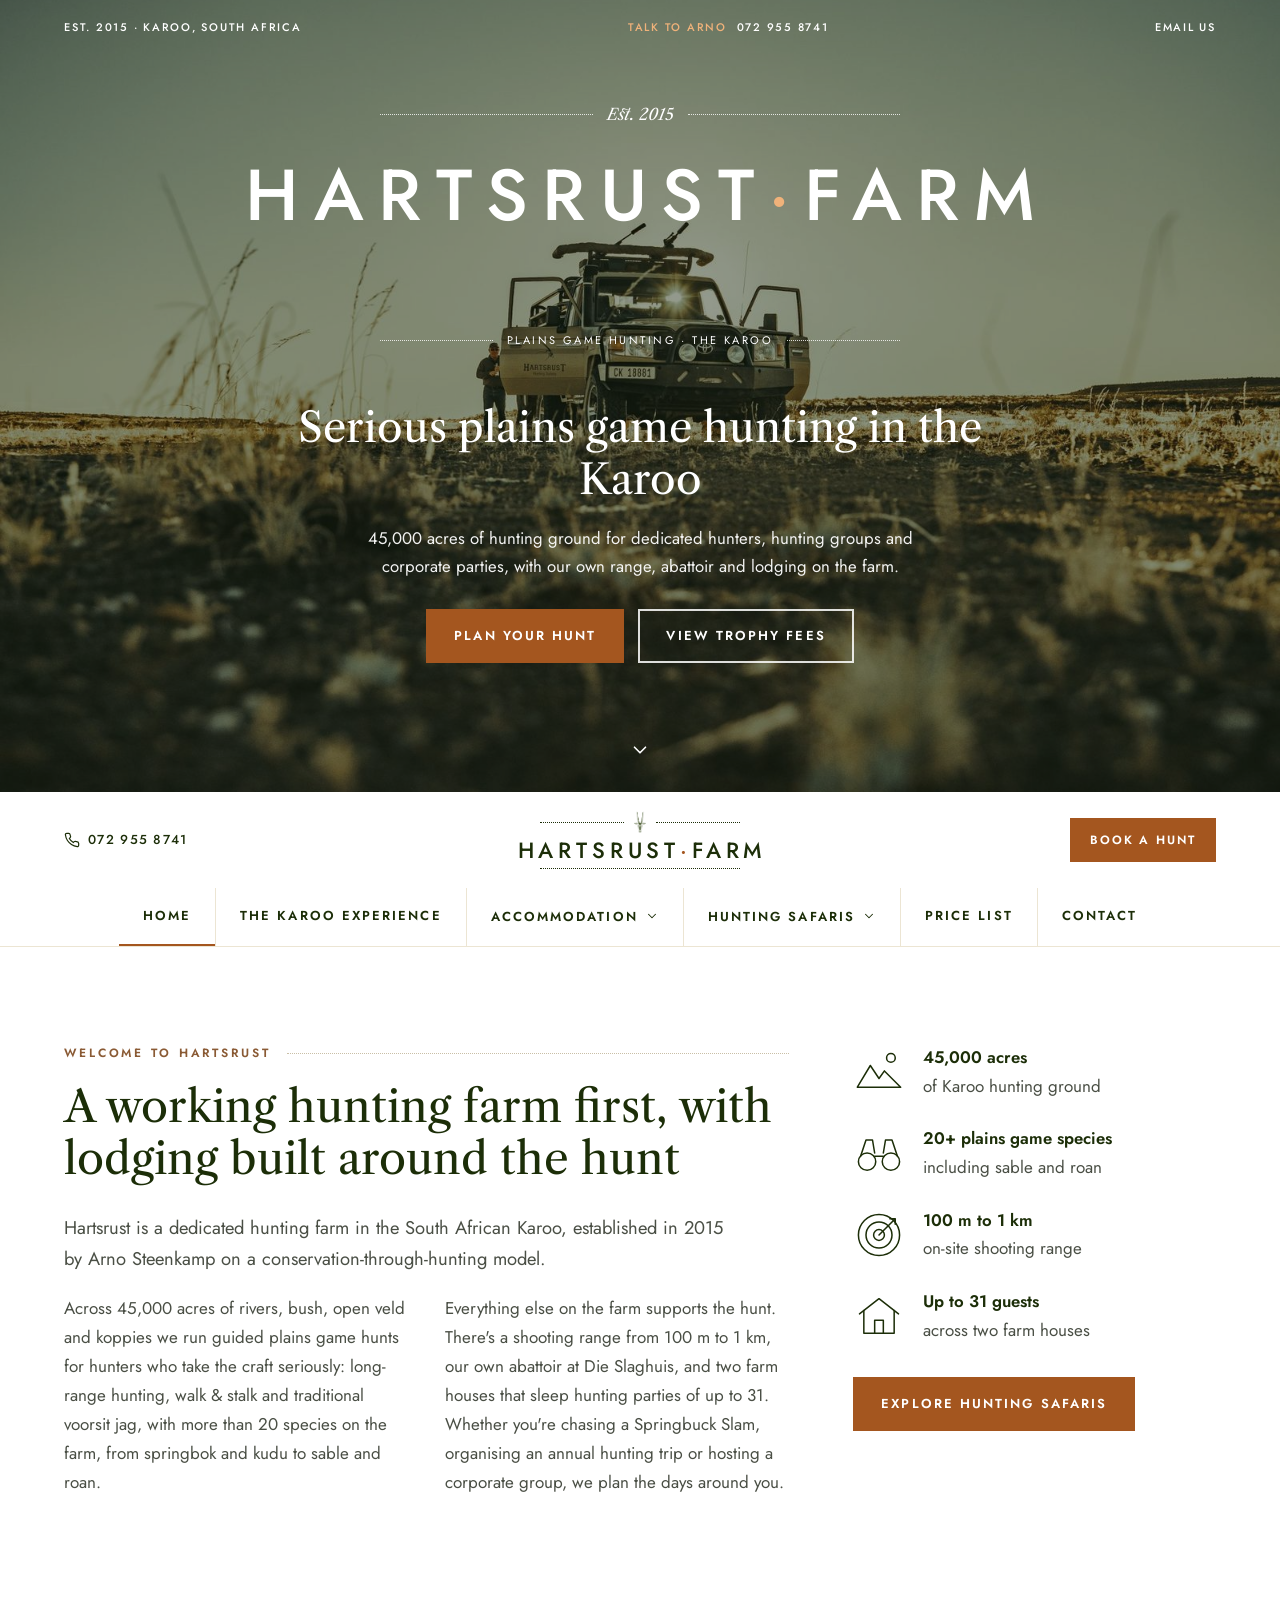
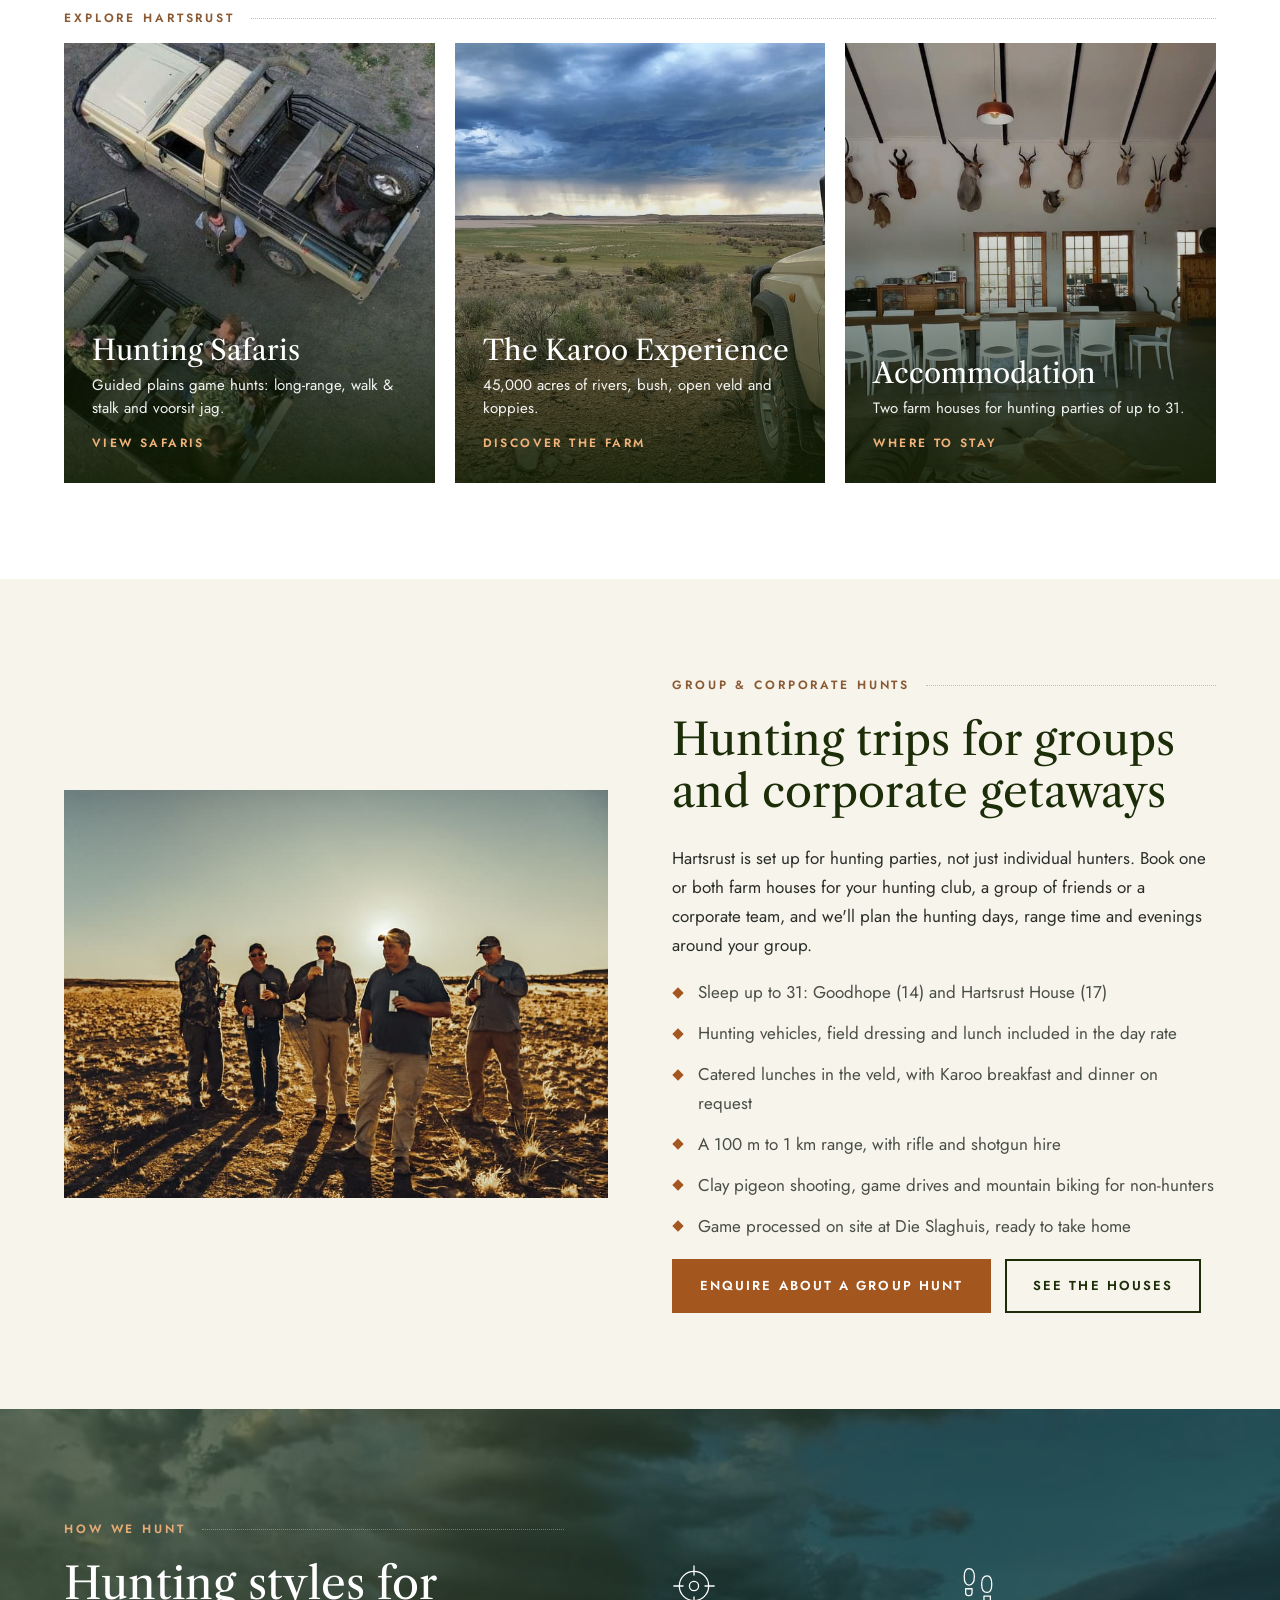
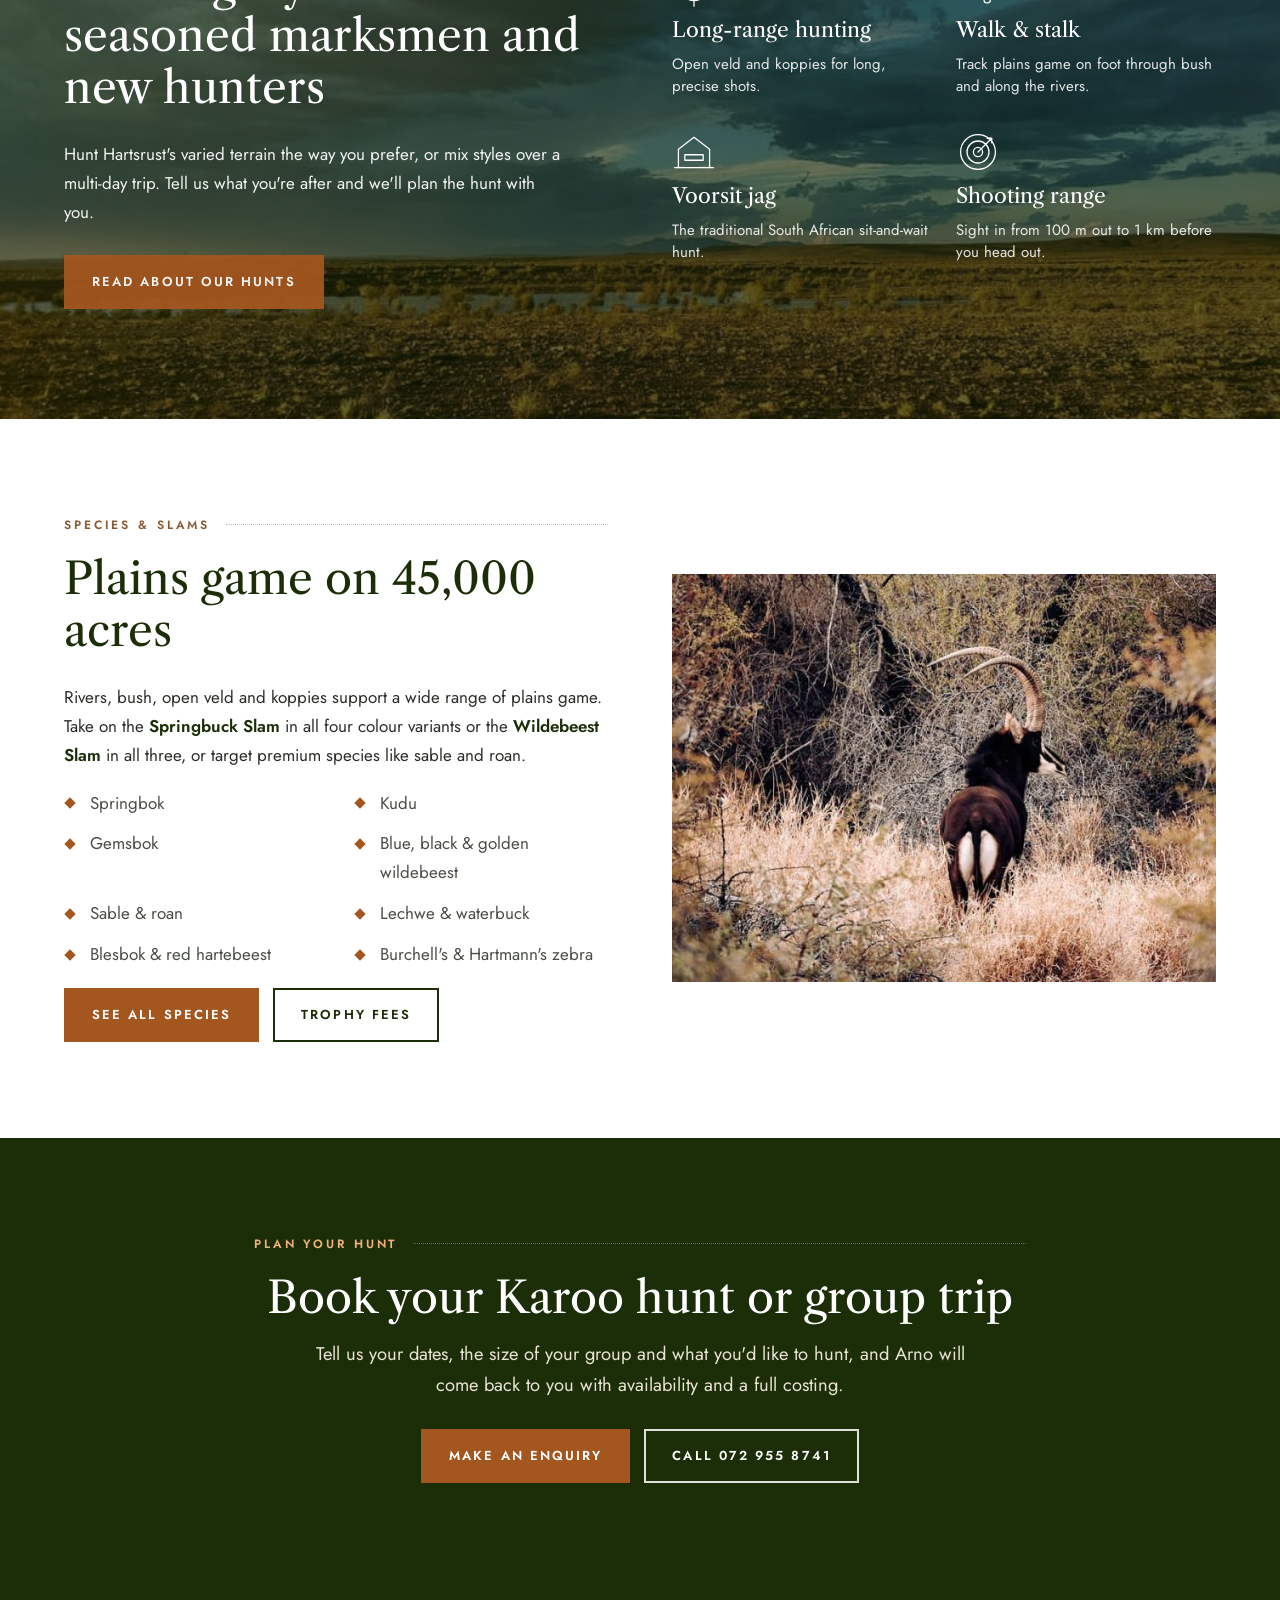
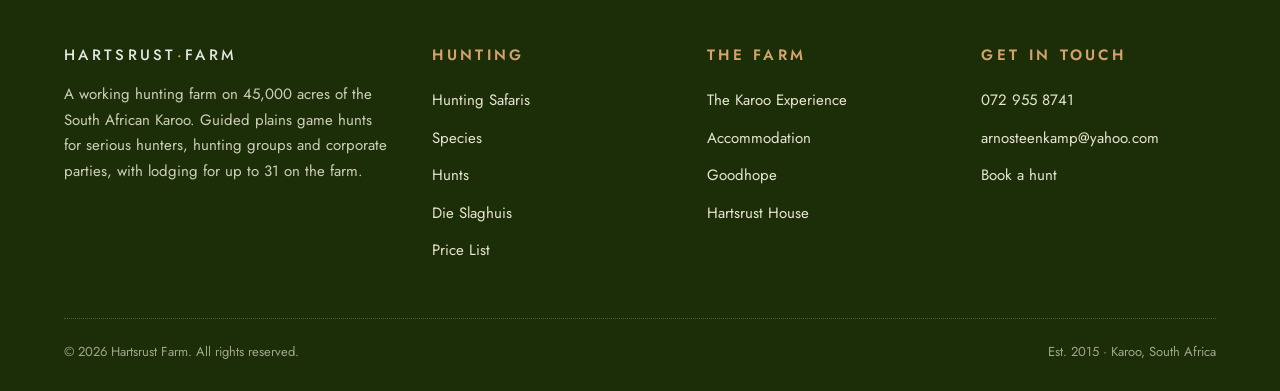
==== index.html @ 89335c88 "Add version strings to CSS and JS links Returning visitors' browsers were reusing the cached pre-red" ====
<!DOCTYPE html>
<html lang="en-ZA">
<head>
<meta charset="UTF-8">
<meta name="viewport" content="width=device-width, initial-scale=1.0">
<title>Karoo Hunting Farm | Plains Game &amp; Group Hunts | Hartsrust</title>
<meta name="description" content="Hartsrust is a 45,000-acre working hunting farm in the Karoo, South Africa. Guided plains game hunts, a 1 km range and lodging for hunting groups of up to 31.">
<link rel="canonical" href="https://burgergw.github.io/hartsrust/">
<meta name="theme-color" content="#1c2e08">
<meta property="og:type" content="website">
<meta property="og:site_name" content="Hartsrust Farm">
<meta property="og:title" content="Karoo Hunting Farm | Plains Game &amp; Group Hunts | Hartsrust">
<meta property="og:description" content="Hartsrust is a 45,000-acre working hunting farm in the Karoo, South Africa. Guided plains game hunts, a 1 km range and lodging for hunting groups of up to 31.">
<meta property="og:url" content="https://burgergw.github.io/hartsrust/">
<meta property="og:image" content="https://burgergw.github.io/hartsrust/images/home/landing.jpeg">
<meta property="og:image:alt" content="Hartsrust hunting vehicle on the open Karoo veld">
<meta property="og:locale" content="en_ZA">
<meta name="twitter:card" content="summary_large_image">
<meta name="twitter:title" content="Karoo Hunting Farm | Plains Game &amp; Group Hunts | Hartsrust">
<meta name="twitter:description" content="Hartsrust is a 45,000-acre working hunting farm in the Karoo, South Africa. Guided plains game hunts, a 1 km range and lodging for hunting groups of up to 31.">
<meta name="twitter:image" content="https://burgergw.github.io/hartsrust/images/home/landing.jpeg">
<link rel="icon" type="image/png" href="images/logo/buck-mark-green.png">
<link rel="apple-touch-icon" href="images/logo/buck-mark-green.png">
<link rel="preconnect" href="https://fonts.googleapis.com">
<link rel="preconnect" href="https://fonts.gstatic.com" crossorigin>
<link rel="stylesheet" href="https://fonts.googleapis.com/css2?family=Jost:wght@400;500;600&amp;family=Libre+Caslon+Text:ital,wght@0,400;0,700;1,400&amp;display=swap">
<link rel="stylesheet" href="css/styles.css?v=20261009">
<script type="application/ld+json">
{
  "@context": "https://schema.org",
  "@graph": [
    {
      "@type": "WebSite",
      "@id": "https://burgergw.github.io/hartsrust/#website",
      "name": "Hartsrust Farm",
      "url": "https://burgergw.github.io/hartsrust/",
      "inLanguage": "en-ZA",
      "publisher": {
        "@id": "https://burgergw.github.io/hartsrust/#hartsrust"
      }
    },
    {
      "@type": [
        "SportsActivityLocation",
        "LodgingBusiness"
      ],
      "@id": "https://burgergw.github.io/hartsrust/#hartsrust",
      "name": "Hartsrust Farm",
      "alternateName": [
        "Hartsrust Hunting Safaris",
        "Hartsrust Karoo Experience"
      ],
      "description": "A 45,000-acre working hunting farm in the Karoo, South Africa, offering guided plains game hunting (long-range, walk and stalk, and voorsit jag) for individual hunters, hunting groups and corporate parties, with an on-site shooting range, abattoir and farm-house accommodation for up to 31 guests.",
      "url": "https://burgergw.github.io/hartsrust/",
      "logo": "https://burgergw.github.io/hartsrust/images/logo/buck-mark-green.png",
      "image": [
        "https://burgergw.github.io/hartsrust/images/home/landing.jpeg",
        "https://burgergw.github.io/hartsrust/images/karoo/karoo-hero.jpg",
        "https://burgergw.github.io/hartsrust/images/hartsrust/living-braai.jpeg"
      ],
      "telephone": "+27729558741",
      "email": "arnosteenkamp@yahoo.com",
      "foundingDate": "2015",
      "founder": {
        "@type": "Person",
        "name": "Arno Steenkamp"
      },
      "address": {
        "@type": "PostalAddress",
        "addressRegion": "Western Cape",
        "addressCountry": "ZA"
      },
      "areaServed": "Karoo, South Africa",
      "priceRange": "From R750 per person per day",
      "currenciesAccepted": "ZAR",
      "amenityFeature": [
        {
          "@type": "LocationFeatureSpecification",
          "name": "Shooting range (100 m to 1 km)",
          "value": true
        },
        {
          "@type": "LocationFeatureSpecification",
          "name": "On-site abattoir and game processing",
          "value": true
        },
        {
          "@type": "LocationFeatureSpecification",
          "name": "Rifle and shotgun hire",
          "value": true
        },
        {
          "@type": "LocationFeatureSpecification",
          "name": "Braai facilities",
          "value": true
        },
        {
          "@type": "LocationFeatureSpecification",
          "name": "Wi-Fi",
          "value": true
        },
        {
          "@type": "LocationFeatureSpecification",
          "name": "Daily cleaning",
          "value": true
        }
      ],
      "containsPlace": [
        {
          "@id": "https://burgergw.github.io/hartsrust/goodhope.html#house"
        },
        {
          "@id": "https://burgergw.github.io/hartsrust/hartsrust-house.html#house"
        }
      ]
    }
  ]
}
</script>
</head>
<body class="home">
<a class="skip-link" href="#main">Skip to main content</a>

<div class="topbar">
  <div class="topbar-inner">
    <span class="topbar-loc">Est. 2015 · Karoo, South Africa</span>
    <span class="topbar-call"><span class="hl">Talk to Arno</span>&nbsp; <a href="tel:+27729558741">072 955 8741</a></span>
    <a class="topbar-mail" href="mailto:arnosteenkamp@yahoo.com">Email us</a>
  </div>
</div>

<header class="site-header">
  <div class="brand-row">
    <button class="nav-toggle" type="button" aria-expanded="false" aria-controls="main-nav" aria-label="Open menu">
      <span class="icon-open"><svg width="24" height="24" viewBox="0 0 24 24" fill="none" stroke="currentColor" stroke-width="1.8" stroke-linecap="round" stroke-linejoin="round" aria-hidden="true" focusable="false"><path d="M4 7h16M4 12h16M4 17h16"/></svg></span><span class="icon-close"><svg width="24" height="24" viewBox="0 0 24 24" fill="none" stroke="currentColor" stroke-width="1.8" stroke-linecap="round" stroke-linejoin="round" aria-hidden="true" focusable="false"><path d="M6 6l12 12M18 6L6 18"/></svg></span>
    </button>
    <a class="header-phone" href="tel:+27729558741"><svg width="16" height="16" viewBox="0 0 24 24" fill="none" stroke="currentColor" stroke-width="1.8" stroke-linecap="round" stroke-linejoin="round" aria-hidden="true" focusable="false"><path d="M22 16.9v3a2 2 0 0 1-2.2 2 19.8 19.8 0 0 1-8.6-3.1 19.5 19.5 0 0 1-6-6A19.8 19.8 0 0 1 2.1 4.2 2 2 0 0 1 4.1 2h3a2 2 0 0 1 2 1.7c.1.9.4 1.8.7 2.7a2 2 0 0 1-.5 2.1L8 9.8a16 16 0 0 0 6 6l1.3-1.3a2 2 0 0 1 2.1-.4c.9.3 1.8.6 2.7.7a2 2 0 0 1 1.7 2z"/></svg> 072 955 8741</a>
    <a class="brand" href="index.html">
      <span class="brand-rule"><img src="images/logo/buck-mark-green.png" alt="" width="400" height="702"></span>
      <span class="brand-name">Hartsrust<span class="brand-dot" aria-hidden="true">·</span><span class="visually-hidden"> </span>Farm</span>
      <span class="brand-rule-bottom"></span>
    </a>
    <a class="header-book" href="contact.html"><svg width="22" height="22" viewBox="0 0 24 24" fill="none" stroke="currentColor" stroke-width="1.8" stroke-linecap="round" stroke-linejoin="round" aria-hidden="true" focusable="false"><rect x="3" y="5" width="18" height="16" rx="1"/><path d="M3 10h18M8 3v4M16 3v4"/></svg><span class="label">Book a hunt</span></a>
  </div>
  <nav class="main-nav" id="main-nav" aria-label="Main">
    <ul class="nav-list">
      <li><a href="index.html" aria-current="page">Home</a></li>
      <li><a href="the-karoo-experience.html">The Karoo Experience</a></li>
      <li class="has-submenu">
        <button class="submenu-toggle" type="button" aria-expanded="false" aria-controls="submenu-accommodation">Accommodation <span class="chevron"><svg width="14" height="14" viewBox="0 0 24 24" fill="none" stroke="currentColor" stroke-width="1.8" stroke-linecap="round" stroke-linejoin="round" aria-hidden="true" focusable="false"><path d="M6 9l6 6 6-6"/></svg></span></button>
        <ul class="submenu" id="submenu-accommodation">
          <li><a href="accommodation.html">Overview</a></li>
          <li><a href="goodhope.html">Goodhope</a></li>
          <li><a href="hartsrust-house.html">Hartsrust House</a></li>
        </ul>
      </li>
      <li class="has-submenu">
        <button class="submenu-toggle" type="button" aria-expanded="false" aria-controls="submenu-hunting">Hunting Safaris <span class="chevron"><svg width="14" height="14" viewBox="0 0 24 24" fill="none" stroke="currentColor" stroke-width="1.8" stroke-linecap="round" stroke-linejoin="round" aria-hidden="true" focusable="false"><path d="M6 9l6 6 6-6"/></svg></span></button>
        <ul class="submenu" id="submenu-hunting">
          <li><a href="hunting-safaris.html">Overview</a></li>
          <li><a href="species.html">Species</a></li>
          <li><a href="hunts.html">Hunts</a></li>
          <li><a href="die-slaghuis.html">Die Slaghuis</a></li>
        </ul>
      </li>
      <li><a href="price-list.html">Price List</a></li>
      <li><a href="contact.html">Contact</a></li>
    </ul>
    <div class="nav-cta"><a class="btn btn-primary" href="contact.html">Book a hunt</a></div>
  </nav>
</header>

<main id="main">

  <section class="home-hero" aria-labelledby="hero-title">
    <img src="images/home/landing.jpeg" alt="Hartsrust hunting vehicle on the open Karoo veld in golden light" width="1600" height="1066" fetchpriority="high">
    <div class="home-hero-inner">
      <p class="lockup-rule"><span class="est">Est. 2015</span></p>
      <p class="lockup-name" aria-hidden="true">Hartsrust<span class="brand-dot">·</span>Farm</p>
      <p class="lockup-rule">Plains game hunting · The Karoo</p>
      <h1 id="hero-title">Serious plains game hunting in the Karoo</h1>
      <p class="hero-sub">45,000 acres of hunting ground for dedicated hunters, hunting groups and corporate parties, with our own range, abattoir and lodging on the farm.</p>
      <div class="btn-row">
        <a class="btn btn-primary" href="contact.html">Plan your hunt</a>
        <a class="btn btn-outline-light" href="price-list.html">View trophy fees</a>
      </div>
    </div>
    <a class="scroll-cue" href="#welcome" aria-label="Scroll to the introduction"><svg width="22" height="22" viewBox="0 0 24 24" fill="none" stroke="currentColor" stroke-width="1.8" stroke-linecap="round" stroke-linejoin="round" aria-hidden="true" focusable="false"><path d="M6 9l6 6 6-6"/></svg></a>
  </section>

  <section class="section" id="welcome" aria-labelledby="welcome-title">
    <div class="container intro">
      <div>
        <p class="eyebrow">Welcome to Hartsrust</p>
        <h2 id="welcome-title">A working hunting farm first, with lodging built around the hunt</h2>
        <p class="lead">Hartsrust is a dedicated hunting farm in the South African Karoo, established in 2015 by Arno Steenkamp on a conservation-through-hunting model.</p>
        <div class="prose-cols">
          <p>Across 45,000 acres of rivers, bush, open veld and koppies we run guided plains game hunts for hunters who take the craft seriously: long-range hunting, walk &amp; stalk and traditional voorsit jag, with more than 20 species on the farm, from springbok and kudu to sable and roan.</p>
          <p>Everything else on the farm supports the hunt. There's a shooting range from 100&nbsp;m to 1&nbsp;km, our own abattoir at Die Slaghuis, and two farm houses that sleep hunting parties of up to 31. Whether you're chasing a Springbuck Slam, organising an annual hunting trip or hosting a corporate group, we plan the days around you.</p>
        </div>
      </div>
      <div>
        <ul class="fact-list">
          <li><svg class="icon" viewBox="0 0 48 48" fill="none" stroke="currentColor" stroke-width="1.4" stroke-linecap="round" stroke-linejoin="round" aria-hidden="true" focusable="false"><path d="M4 38l12-20 8 12 5-7 15 15z"/><circle cx="35" cy="11" r="4"/></svg><div><strong>45,000 acres</strong>of Karoo hunting ground</div></li>
          <li><svg class="icon" viewBox="0 0 48 48" fill="none" stroke="currentColor" stroke-width="1.4" stroke-linecap="round" stroke-linejoin="round" aria-hidden="true" focusable="false"><circle cx="13" cy="32" r="8"/><circle cx="35" cy="32" r="8"/><path d="M7 27l5-15h6l2 12M41 27l-5-15h-6l-2 12M20 27h8"/></svg><div><strong>20+ plains game species</strong>including sable and roan</div></li>
          <li><svg class="icon" viewBox="0 0 48 48" fill="none" stroke="currentColor" stroke-width="1.4" stroke-linecap="round" stroke-linejoin="round" aria-hidden="true" focusable="false"><circle cx="24" cy="24" r="19"/><circle cx="24" cy="24" r="12"/><circle cx="24" cy="24" r="5"/><path d="M24 24l15-15M34 9h5v5"/></svg><div><strong>100 m to 1 km</strong>on-site shooting range</div></li>
          <li><svg class="icon" viewBox="0 0 48 48" fill="none" stroke="currentColor" stroke-width="1.4" stroke-linecap="round" stroke-linejoin="round" aria-hidden="true" focusable="false"><path d="M6 22L24 8l18 14"/><path d="M10 19v21h28V19"/><path d="M20 40V28h8v12"/></svg><div><strong>Up to 31 guests</strong>across two farm houses</div></li>
        </ul>
        <p style="margin: 32px 0 0"><a class="btn btn-primary" href="hunting-safaris.html">Explore hunting safaris</a></p>
      </div>
    </div>
  </section>

  <section class="section" style="padding-top: 0" aria-labelledby="explore-title">
    <div class="container">
      <h2 class="eyebrow" id="explore-title">Explore Hartsrust</h2>
      <div class="tile-grid">
        <a class="tile" href="hunting-safaris.html">
          <img src="images/karoo/karoo-hero.jpg" alt="Aerial view of two Hartsrust hunting vehicles with a hunting party and harvested game" width="1080" height="608" loading="lazy">
          <span class="tile-body">
            <span class="tile-title">Hunting Safaris</span>
            <span class="tile-text">Guided plains game hunts: long-range, walk &amp; stalk and voorsit jag.</span>
            <span class="tile-more">View safaris</span>
          </span>
        </a>
        <a class="tile" href="the-karoo-experience.html">
          <img src="images/karoo/karoo-food.jpeg" alt="Hartsrust Hunting Safaris vehicle overlooking the Karoo plains under a storm sky" width="900" height="675" loading="lazy">
          <span class="tile-body">
            <span class="tile-title">The Karoo Experience</span>
            <span class="tile-text">45,000 acres of rivers, bush, open veld and koppies.</span>
            <span class="tile-more">Discover the farm</span>
          </span>
        </a>
        <a class="tile" href="accommodation.html">
          <img src="images/hartsrust/living-braai.jpeg" alt="Trophy-lined dining and braai room at Hartsrust House" width="900" height="675" loading="lazy">
          <span class="tile-body">
            <span class="tile-title">Accommodation</span>
            <span class="tile-text">Two farm houses for hunting parties of up to 31.</span>
            <span class="tile-more">Where to stay</span>
          </span>
        </a>
      </div>
    </div>
  </section>

  <section class="section section-cream" aria-labelledby="groups-title">
    <div class="container split">
      <div class="split-media"><img src="images/hunts/shooting-range.jpeg" alt="A hunting group raising a toast on the Karoo veld at sunset" width="900" height="706" loading="lazy"></div>
      <div>
        <p class="eyebrow">Group &amp; corporate hunts</p>
        <h2 id="groups-title">Hunting trips for groups and corporate getaways</h2>
        <p>Hartsrust is set up for hunting parties, not just individual hunters. Book one or both farm houses for your hunting club, a group of friends or a corporate team, and we'll plan the hunting days, range time and evenings around your group.</p>
        <ul class="check-list">
          <li>Sleep up to 31: Goodhope (14) and Hartsrust House (17)</li>
          <li>Hunting vehicles, field dressing and lunch included in the day rate</li>
          <li>Catered lunches in the veld, with Karoo breakfast and dinner on request</li>
          <li>A 100&nbsp;m to 1&nbsp;km range, with rifle and shotgun hire</li>
          <li>Clay pigeon shooting, game drives and mountain biking for non-hunters</li>
          <li>Game processed on site at Die Slaghuis, ready to take home</li>
        </ul>
        <div class="btn-row">
          <a class="btn btn-primary" href="contact.html">Enquire about a group hunt</a>
          <a class="btn btn-outline" href="accommodation.html">See the houses</a>
        </div>
      </div>
    </div>
  </section>

  <section class="band" aria-labelledby="styles-title">
    <img src="images/karoo/karoo-2.jpeg" alt="" width="900" height="675" loading="lazy">
    <div class="band-inner">
      <div>
        <p class="eyebrow">How we hunt</p>
        <h2 id="styles-title">Hunting styles for seasoned marksmen and new hunters</h2>
        <p>Hunt Hartsrust's varied terrain the way you prefer, or mix styles over a multi-day trip. Tell us what you're after and we'll plan the hunt with you.</p>
        <p style="margin: 28px 0 0"><a class="btn btn-primary" href="hunts.html">Read about our hunts</a></p>
      </div>
      <ul class="icon-grid">
        <li><svg class="icon" viewBox="0 0 48 48" fill="none" stroke="currentColor" stroke-width="1.4" stroke-linecap="round" stroke-linejoin="round" aria-hidden="true" focusable="false"><circle cx="24" cy="24" r="16"/><circle cx="24" cy="24" r="5"/><path d="M24 2v10M24 36v10M2 24h10M36 24h10"/></svg><strong>Long-range hunting</strong><span>Open veld and koppies for long, precise shots.</span></li>
        <li><svg class="icon" viewBox="0 0 48 48" fill="none" stroke="currentColor" stroke-width="1.4" stroke-linecap="round" stroke-linejoin="round" aria-hidden="true" focusable="false"><path d="M14 5c4 0 6 4 6 9s-2 9-6 9-5-4-5-9 1-9 5-9z"/><path d="M10.5 27h7v4a3.5 3.5 0 0 1-7 0z"/><path d="M34 13c4 0 5 4 5 9s-1 9-5 9-6-4-6-9 2-9 6-9z"/><path d="M30.5 35h7v4a3.5 3.5 0 0 1-7 0z"/></svg><strong>Walk &amp; stalk</strong><span>Track plains game on foot through bush and along the rivers.</span></li>
        <li><svg class="icon" viewBox="0 0 48 48" fill="none" stroke="currentColor" stroke-width="1.4" stroke-linecap="round" stroke-linejoin="round" aria-hidden="true" focusable="false"><path d="M7 41V21L24 8l17 13v20"/><path d="M14 27h20v6H14z"/><path d="M3 41h42"/></svg><strong>Voorsit jag</strong><span>The traditional South African sit-and-wait hunt.</span></li>
        <li><svg class="icon" viewBox="0 0 48 48" fill="none" stroke="currentColor" stroke-width="1.4" stroke-linecap="round" stroke-linejoin="round" aria-hidden="true" focusable="false"><circle cx="24" cy="24" r="19"/><circle cx="24" cy="24" r="12"/><circle cx="24" cy="24" r="5"/><path d="M24 24l15-15M34 9h5v5"/></svg><strong>Shooting range</strong><span>Sight in from 100&nbsp;m out to 1&nbsp;km before you head out.</span></li>
      </ul>
    </div>
  </section>

  <section class="section" aria-labelledby="species-title">
    <div class="container split split-reverse">
      <div class="split-media"><img src="images/misc/landscape-1.jpeg" alt="Sable bull in the Karoo bush at Hartsrust" width="640" height="480" loading="lazy"></div>
      <div>
        <p class="eyebrow">Species &amp; slams</p>
        <h2 id="species-title">Plains game on 45,000 acres</h2>
        <p>Rivers, bush, open veld and koppies support a wide range of plains game. Take on the <strong>Springbuck Slam</strong> in all four colour variants or the <strong>Wildebeest Slam</strong> in all three, or target premium species like sable and roan.</p>
        <ul class="check-list cols-2">
          <li>Springbok</li>
          <li>Kudu</li>
          <li>Gemsbok</li>
          <li>Blue, black &amp; golden wildebeest</li>
          <li>Sable &amp; roan</li>
          <li>Lechwe &amp; waterbuck</li>
          <li>Blesbok &amp; red hartebeest</li>
          <li>Burchell's &amp; Hartmann's zebra</li>
        </ul>
        <div class="btn-row">
          <a class="btn btn-primary" href="species.html">See all species</a>
          <a class="btn btn-outline" href="price-list.html">Trophy fees</a>
        </div>
      </div>
    </div>
  </section>

  <section class="section section-forest cta-strip" aria-labelledby="cta-title">
    <div class="container container-narrow">
      <p class="eyebrow">Plan your hunt</p>
      <h2 id="cta-title">Book your Karoo hunt or group trip</h2>
      <p class="lead">Tell us your dates, the size of your group and what you'd like to hunt, and Arno will come back to you with availability and a full costing.</p>
      <div class="btn-row">
        <a class="btn btn-primary" href="contact.html">Make an enquiry</a>
        <a class="btn btn-outline-light" href="tel:+27729558741">Call 072 955 8741</a>
      </div>
    </div>
  </section>

</main>

<footer class="site-footer">
  <div class="container">
    <div class="footer-grid">
      <div>
        <p class="footer-brand">Hartsrust<span class="brand-dot" aria-hidden="true">·</span><span class="visually-hidden"> </span>Farm</p>
        <p>A working hunting farm on 45,000 acres of the South African Karoo. Guided plains game hunts for serious hunters, hunting groups and corporate parties, with lodging for up to 31 on the farm.</p>
      </div>
      <div>
        <p class="footer-title">Hunting</p>
        <ul class="footer-links">
          <li><a href="hunting-safaris.html">Hunting Safaris</a></li>
          <li><a href="species.html">Species</a></li>
          <li><a href="hunts.html">Hunts</a></li>
          <li><a href="die-slaghuis.html">Die Slaghuis</a></li>
          <li><a href="price-list.html">Price List</a></li>
        </ul>
      </div>
      <div>
        <p class="footer-title">The farm</p>
        <ul class="footer-links">
          <li><a href="the-karoo-experience.html">The Karoo Experience</a></li>
          <li><a href="accommodation.html">Accommodation</a></li>
          <li><a href="goodhope.html">Goodhope</a></li>
          <li><a href="hartsrust-house.html">Hartsrust House</a></li>
        </ul>
      </div>
      <div>
        <p class="footer-title">Get in touch</p>
        <ul class="footer-links">
          <li><a href="tel:+27729558741">072 955 8741</a></li>
          <li><a href="mailto:arnosteenkamp@yahoo.com">arnosteenkamp@yahoo.com</a></li>
          <li><a href="contact.html">Book a hunt</a></li>
        </ul>
      </div>
    </div>
    <div class="footer-bottom">
      <p>&copy; <span id="year">2026</span> Hartsrust Farm. All rights reserved.</p>
      <p>Est. 2015 · Karoo, South Africa</p>
    </div>
  </div>
</footer>
<script src="js/main.js?v=20261009"></script>
</body>
</html>
---- css/styles.css ----
/* ==========================================================================
   Hartsrust Farm — shared stylesheet ("Expedition Classic")
   Mobile-first. No frameworks, no build step.
   Breakpoints: 700px (two-column layouts), 1100px (full desktop header).
   ========================================================================== */

:root {
  --forest: #1c2e08;
  --forest-2: #35521a;
  --forest-dark: #101d03;
  --cream: #f7f4ec;
  --cream-2: #ece5d3;
  --rule: #c9bfa6;
  --earth: #8a5a34;
  --accent: #a4561f;
  --accent-dark: #86451a;
  --accent-light: #f0b27a;
  --ink: #2b2e28;
  --muted: #4a4f45;
  --muted-2: #5b6156;
  --white: #ffffff;

  --serif: "Libre Caslon Text", Georgia, "Times New Roman", serif;
  --sans: "Jost", "Gill Sans", "Segoe UI", -apple-system, sans-serif;

  --container: 1200px;
  --gutter: 24px;
  --brand-row-h: 96px;
  --hero-h: clamp(600px, 88vh, 860px);
  --shadow: 0 12px 32px rgba(16, 29, 3, 0.14);
}

/* ---------- Reset & base ---------- */
*, *::before, *::after { box-sizing: border-box; }
html { -webkit-text-size-adjust: 100%; scroll-behavior: smooth; }
body {
  margin: 0;
  font-family: var(--sans);
  font-size: 17px;
  line-height: 1.7;
  color: var(--ink);
  background: var(--white);
}
img { max-width: 100%; height: auto; display: block; }
h1, h2, h3, h4 {
  font-family: var(--serif);
  font-weight: 400;
  line-height: 1.18;
  color: var(--forest);
  margin: 0 0 0.6em;
}
h1 { font-size: clamp(2.1rem, 3.6vw + 1rem, 3.4rem); }
h2 { font-size: clamp(1.8rem, 2.2vw + 1rem, 2.75rem); }
h3 { font-size: clamp(1.3rem, 0.8vw + 1rem, 1.6rem); }
h4 { font-size: 1.15rem; }
p { margin: 0 0 1.1em; }
a { color: var(--accent); text-underline-offset: 3px; }
a:hover { color: var(--accent-dark); }
strong { font-weight: 600; color: var(--forest); }
ul, ol { margin: 0 0 1.1em; padding-left: 1.2em; }
table { border-collapse: collapse; width: 100%; }
:focus-visible { outline: 2px solid var(--accent); outline-offset: 3px; }

.container { width: 100%; max-width: var(--container); margin: 0 auto; padding: 0 var(--gutter); }
.container-narrow { max-width: 820px; }

.visually-hidden {
  position: absolute !important;
  width: 1px; height: 1px;
  padding: 0; margin: -1px;
  overflow: hidden;
  clip: rect(0, 0, 0, 0);
  white-space: nowrap;
  border: 0;
}
.skip-link {
  position: absolute;
  left: 12px; top: -60px;
  z-index: 200;
  background: var(--forest);
  color: var(--white);
  padding: 10px 16px;
  font-weight: 600;
}
.skip-link:focus { top: 12px; color: var(--white); }

/* ---------- Type helpers ---------- */
.eyebrow {
  display: flex;
  align-items: center;
  gap: 16px;
  margin: 0 0 18px;
  font-family: var(--sans);
  font-size: 12px;
  font-weight: 600;
  letter-spacing: 0.24em;
  text-transform: uppercase;
  color: var(--earth);
}
.eyebrow::after { content: ""; flex: 1; border-top: 1px dotted var(--rule); }
.eyebrow.no-rule::after, .text-center .eyebrow::after { display: none; }
.text-center .eyebrow { justify-content: center; }
.lead { font-size: 1.15rem; color: var(--muted); max-width: 62ch; }
.text-center { text-align: center; }
.text-center .lead { margin-left: auto; margin-right: auto; }
.muted { color: var(--muted-2); }
.small { font-size: 0.92rem; }

.dotted-rule { border: 0; border-top: 1px dotted var(--rule); margin: 40px 0; }
.icon { width: 44px; height: 44px; flex-shrink: 0; }
.card-body > span > .icon { margin-bottom: 6px; }

/* ---------- Buttons ---------- */
.btn {
  display: inline-flex;
  align-items: center;
  justify-content: center;
  gap: 10px;
  min-height: 48px;
  padding: 14px 26px;
  font-family: var(--sans);
  font-size: 13px;
  font-weight: 600;
  letter-spacing: 0.16em;
  text-transform: uppercase;
  text-decoration: none;
  border: 2px solid transparent;
  cursor: pointer;
  transition: background-color 0.15s ease, color 0.15s ease, border-color 0.15s ease;
}
.btn-primary { background: var(--accent); color: var(--white); }
.btn-primary:hover { background: var(--accent-dark); color: var(--white); }
.btn-outline { border-color: var(--forest); color: var(--forest); background: transparent; }
.btn-outline:hover { background: var(--forest); color: var(--white); }
.btn-outline-light { border-color: rgba(255, 255, 255, 0.85); color: var(--white); background: transparent; }
.btn-outline-light:hover { background: var(--white); color: var(--forest); }
.btn-sm { min-height: 44px; padding: 10px 20px; font-size: 12px; letter-spacing: 0.16em; }
.btn-row { display: flex; flex-wrap: wrap; gap: 14px; }
.text-center .btn-row { justify-content: center; }

/* ==========================================================================
   Top bar + header
   ========================================================================== */
.topbar {
  background: var(--forest);
  color: var(--white);
  font-size: 11px;
  font-weight: 500;
  letter-spacing: 0.16em;
  text-transform: uppercase;
}
.topbar-inner {
  max-width: var(--container);
  margin: 0 auto;
  padding: 9px var(--gutter);
  display: flex;
  justify-content: center;
  align-items: center;
  gap: 12px 28px;
}
.topbar a { color: var(--white); text-decoration: none; }
.topbar a:hover { color: var(--accent-light); }
.topbar .hl { color: var(--accent-light); }
.topbar-loc, .topbar-mail { display: none; }

.site-header {
  position: sticky;
  top: 0;
  z-index: 100;
  background: var(--white);
  border-bottom: 1px solid var(--cream-2);
}
.brand-row {
  max-width: var(--container);
  margin: 0 auto;
  height: 64px;
  padding: 0 8px;
  display: grid;
  grid-template-columns: 48px 1fr 48px;
  align-items: center;
}
.brand {
  justify-self: center;
  display: flex;
  flex-direction: column;
  align-items: center;
  gap: 3px;
  color: var(--forest);
  text-decoration: none;
}
.brand:hover { color: var(--forest); }
.brand-rule { display: flex; align-items: center; gap: 8px; width: 150px; }
.brand-rule::before, .brand-rule::after { content: ""; flex: 1; border-top: 1px dotted currentColor; }
.brand-rule img { height: 16px; width: auto; }
.brand-name { font-size: 16px; font-weight: 500; letter-spacing: 0.2em; text-transform: uppercase; line-height: 1.2; padding-left: 0.2em; }
.brand-dot { color: var(--accent); }
.brand-rule-bottom { display: none; }

.nav-toggle {
  width: 48px; height: 48px;
  display: inline-flex; align-items: center; justify-content: center;
  background: none; border: 0; padding: 0; cursor: pointer;
  color: var(--forest);
}
.nav-toggle .icon-close { display: none; }
.nav-toggle[aria-expanded="true"] .icon-open { display: none; }
.nav-toggle[aria-expanded="true"] .icon-close { display: block; }

.header-phone { display: none; }
.header-book {
  justify-self: end;
  width: 48px; height: 48px;
  display: inline-flex; align-items: center; justify-content: center;
  color: var(--accent);
}
.header-book .label { position: absolute; width: 1px; height: 1px; overflow: hidden; clip: rect(0, 0, 0, 0); white-space: nowrap; }

/* Mobile navigation panel */
.main-nav {
  display: none;
  position: absolute;
  top: 100%;
  left: 0; right: 0;
  background: var(--white);
  border-bottom: 1px solid var(--cream-2);
  box-shadow: 0 18px 30px rgba(16, 29, 3, 0.12);
  max-height: calc(100vh - 64px);
  overflow-y: auto;
  padding: 4px 24px 28px;
}
.main-nav.is-open { display: block; }
.nav-list { list-style: none; margin: 0; padding: 0; }
.nav-list > li { border-bottom: 1px dotted var(--rule); }
.nav-list > li > a,
.submenu-toggle {
  display: flex;
  align-items: center;
  justify-content: space-between;
  width: 100%;
  min-height: 52px;
  padding: 14px 0;
  background: none;
  border: 0;
  font-family: var(--sans);
  font-size: 14px;
  font-weight: 600;
  letter-spacing: 0.16em;
  text-transform: uppercase;
  color: var(--forest);
  text-decoration: none;
  cursor: pointer;
  text-align: left;
}
.nav-list a[aria-current="page"], .submenu a[aria-current="page"] { color: var(--accent); }
.submenu-toggle .chevron { display: inline-flex; transition: transform 0.2s ease; flex-shrink: 0; }
.submenu-toggle[aria-expanded="true"] .chevron { transform: rotate(180deg); }
.submenu { list-style: none; margin: 0; padding: 0 0 10px 14px; display: none; }
.submenu.is-open { display: block; }
.submenu a {
  display: block;
  padding: 11px 0;
  font-size: 16px;
  letter-spacing: 0.02em;
  color: var(--muted);
  text-decoration: none;
}
.submenu a:hover { color: var(--accent); }
.nav-cta { display: flex; margin-top: 18px; }
.nav-cta .btn { width: 100%; }

@media (min-width: 700px) {
  .topbar-inner { justify-content: space-between; }
  .topbar-loc, .topbar-mail { display: inline; }
}

/* Desktop header: phone / centred logo / book button, nav row below.
   The header is sticky with a negative top so the logo row scrolls away
   and only the navigation row stays pinned. */
@media (min-width: 1100px) {
  .site-header { top: calc(-1 * var(--brand-row-h)); }
  .brand-row {
    height: var(--brand-row-h);
    padding: 0 var(--gutter);
    grid-template-columns: 1fr auto 1fr;
  }
  .nav-toggle { display: none; }
  .header-phone {
    display: inline-flex;
    align-items: center;
    gap: 8px;
    color: var(--forest);
    text-decoration: none;
    font-size: 13px;
    font-weight: 500;
    letter-spacing: 0.1em;
  }
  .header-phone:hover { color: var(--accent); }
  .brand { gap: 4px; }
  .brand-rule { width: 200px; gap: 10px; }
  .brand-rule img { height: 22px; }
  .brand-name { font-size: 22px; letter-spacing: 0.22em; padding-left: 0.22em; }
  .brand-rule-bottom { display: block; width: 200px; border-top: 1px dotted currentColor; }
  .brand-rule-bottom::before, .brand-rule-bottom::after { display: none; }
  .header-book {
    width: auto; height: auto;
    min-height: 44px;
    padding: 10px 20px;
    background: var(--accent);
    color: var(--white);
    text-decoration: none;
    font-size: 12px;
    font-weight: 600;
    letter-spacing: 0.16em;
    text-transform: uppercase;
  }
  .header-book:hover { background: var(--accent-dark); color: var(--white); }
  .header-book svg { display: none; }
  .header-book .label { position: static; width: auto; height: auto; overflow: visible; clip: auto; }

  .main-nav {
    display: block;
    position: static;
    box-shadow: none;
    border: 0;
    max-height: none;
    overflow: visible;
    padding: 0 var(--gutter);
  }
  .nav-list { display: flex; justify-content: center; }
  .nav-list > li { position: relative; border-bottom: 0; }
  .nav-list > li + li { border-left: 1px solid var(--cream-2); }
  .nav-list > li > a,
  .submenu-toggle {
    width: auto;
    min-height: 58px;
    padding: 0 24px;
    gap: 7px;
    font-size: 13px;
    border-bottom: 2px solid transparent;
  }
  .nav-list > li > a:hover, .submenu-toggle:hover { color: var(--accent); }
  .nav-list > li > a[aria-current="page"],
  .has-submenu.is-current > .submenu-toggle { border-bottom-color: var(--accent); color: var(--forest); }
  .submenu {
    position: absolute;
    top: 100%;
    left: 50%;
    transform: translateX(-50%);
    min-width: 220px;
    padding: 8px 0;
    background: var(--white);
    box-shadow: var(--shadow);
    z-index: 10;
  }
  .has-submenu:hover .submenu,
  .has-submenu:focus-within .submenu,
  .submenu.is-open { display: block; }
  .submenu a { padding: 10px 22px; font-size: 15px; font-weight: 500; color: var(--forest); }
  .submenu a:hover { background: var(--cream); color: var(--accent); }
  .nav-cta { display: none; }
}

/* ==========================================================================
   Home hero
   ========================================================================== */
.home-hero {
  position: relative;
  min-height: 600px;
  display: flex;
  flex-direction: column;
  justify-content: center;
  overflow: hidden;
  background: var(--forest-dark);
  color: var(--white);
  text-align: center;
}
.home-hero > img {
  position: absolute;
  inset: 0;
  width: 100%;
  height: 100%;
  object-fit: cover;
  object-position: 55% 60%;
}
.home-hero::after {
  content: "";
  position: absolute;
  inset: 0;
  background: rgba(16, 29, 3, 0.45);
}
.home-hero-inner {
  position: relative;
  z-index: 2;
  width: 100%;
  max-width: 760px;
  margin: 0 auto;
  padding: 72px 20px 88px;
  display: flex;
  flex-direction: column;
  align-items: center;
  gap: 18px;
}
.lockup-rule {
  display: flex;
  align-items: center;
  gap: 14px;
  width: min(520px, 100%);
  font-size: 11px;
  letter-spacing: 0.22em;
  text-transform: uppercase;
}
.lockup-rule::before, .lockup-rule::after { content: ""; flex: 1; border-top: 1px dotted rgba(255, 255, 255, 0.8); }
.lockup-rule .est { font-family: var(--serif); font-style: italic; font-size: 16px; letter-spacing: 0; text-transform: none; }
.lockup-name {
  font-size: clamp(30px, 6vw, 72px);
  font-weight: 500;
  line-height: 1.05;
  letter-spacing: 0.2em;
  padding-left: 0.2em;
  text-transform: uppercase;
}
.lockup-name .brand-dot { color: var(--accent-light); }
.home-hero h1 {
  margin: 22px 0 0;
  color: var(--white);
  font-size: clamp(1.7rem, 2.6vw + 0.8rem, 2.6rem);
  line-height: 1.25;
}
.home-hero .hero-sub { margin: 0; font-size: 1.05rem; max-width: 560px; opacity: 0.94; }
.home-hero .btn-row { justify-content: center; margin-top: 10px; }
.scroll-cue {
  position: absolute;
  z-index: 2;
  left: 50%;
  bottom: 18px;
  transform: translateX(-50%);
  width: 48px; height: 48px;
  display: flex; align-items: center; justify-content: center;
  color: var(--white);
}
.scroll-cue:hover { color: var(--accent-light); }

@media (min-width: 1100px) {
  /* On desktop the hero sits above the header (Expedition Classic layout). */
  body.home { position: relative; padding-top: var(--hero-h); }
  body.home .topbar {
    position: absolute;
    top: 0; left: 0; right: 0;
    z-index: 5;
    background: transparent;
  }
  body.home .topbar-inner { padding-top: 18px; }
  body.home .home-hero {
    position: absolute;
    top: 0; left: 0; right: 0;
    height: var(--hero-h);
    min-height: 0;
  }
  .home-hero-inner { padding-top: 60px; }
}

/* ==========================================================================
   Inner page hero
   ========================================================================== */
.page-hero {
  position: relative;
  min-height: 340px;
  display: flex;
  align-items: center;
  overflow: hidden;
  background: var(--forest-dark);
  color: var(--white);
  text-align: center;
}
.page-hero > img {
  position: absolute;
  inset: 0;
  width: 100%;
  height: 100%;
  object-fit: cover;
}
.page-hero::after {
  content: "";
  position: absolute;
  inset: 0;
  background: rgba(16, 29, 3, 0.55);
}
.page-hero .container { position: relative; z-index: 2; padding-top: 56px; padding-bottom: 56px; }
.page-hero h1 { color: var(--white); max-width: 900px; margin: 0 auto 14px; }
.page-hero .hero-sub { margin: 0 auto; max-width: 640px; font-size: 1.1rem; opacity: 0.94; }
.page-hero .lockup-rule { margin: 0 auto 18px; width: min(420px, 100%); font-size: 11px; font-weight: 600; }
@media (min-width: 1100px) { .page-hero { min-height: 420px; } }

.breadcrumb { margin: 0 0 22px; }
.breadcrumb ol {
  list-style: none;
  margin: 0; padding: 0;
  display: flex; flex-wrap: wrap; justify-content: center; gap: 4px 10px;
  font-size: 12px;
  font-weight: 500;
  letter-spacing: 0.14em;
  text-transform: uppercase;
}
.breadcrumb li + li::before { content: "/"; margin-right: 10px; opacity: 0.6; }
.breadcrumb a { color: var(--white); text-decoration: none; opacity: 0.85; }
.breadcrumb a:hover { opacity: 1; color: var(--accent-light); }
.breadcrumb [aria-current="page"] { color: var(--accent-light); }

/* ==========================================================================
   Sections
   ========================================================================== */
.section { padding: 64px 0; }
.section-tight { padding: 48px 0; }
.section-cream { background: var(--cream); }
.section-forest { background: var(--forest); color: #e8e3d4; }
.section-forest h2, .section-forest h3 { color: var(--white); }
.section-forest .eyebrow { color: var(--accent-light); }
.section-forest .eyebrow::after { border-color: rgba(232, 227, 212, 0.35); }
.section-forest .lead { color: #e8e3d4; }
.section-forest a:not(.btn) { color: var(--accent-light); }
.section-forest a:not(.btn):hover { color: var(--white); }
@media (min-width: 1100px) { .section { padding: 96px 0; } }

.section-head { margin-bottom: 36px; }
.section-head h2 { margin-bottom: 12px; }
.section-head .lead { margin-bottom: 0; }

/* Two-column split: copy + media */
.split { display: grid; gap: 36px; align-items: center; }
.split-media img { width: 100%; aspect-ratio: 4 / 3; object-fit: cover; }
.split-media.tall img { aspect-ratio: 4 / 5; }
@media (min-width: 900px) {
  .split { grid-template-columns: repeat(2, minmax(0, 1fr)); gap: 64px; }
  .split-reverse .split-media { order: 2; }
}

/* Prose columns (welcome text) */
.prose-cols { display: grid; gap: 0 36px; }
@media (min-width: 700px) { .prose-cols { grid-template-columns: repeat(2, minmax(0, 1fr)); } }
.prose-cols p { color: var(--muted); }

/* Intro block with facts column (home) */
.intro { display: grid; gap: 48px; }
@media (min-width: 1000px) { .intro { grid-template-columns: minmax(0, 2fr) minmax(280px, 1fr); gap: 64px; } }

.fact-list { list-style: none; margin: 0; padding: 0; display: flex; flex-direction: column; gap: 24px; }
.fact-list li { display: flex; align-items: center; gap: 18px; color: var(--muted); }
.fact-list svg { flex-shrink: 0; width: 52px; height: 52px; color: var(--forest); }
.fact-list strong { display: block; font-size: 1.05rem; }

/* ==========================================================================
   Photo tiles
   ========================================================================== */
.tile-grid { display: grid; gap: 16px; }
@media (min-width: 700px) { .tile-grid { grid-template-columns: repeat(auto-fit, minmax(280px, 1fr)); gap: 20px; } }
.tile {
  position: relative;
  display: block;
  height: 320px;
  overflow: hidden;
  color: var(--white);
  text-decoration: none;
  background: var(--forest);
}
.tile img {
  position: absolute;
  inset: 0;
  width: 100%;
  height: 100%;
  object-fit: cover;
  transition: transform 0.5s ease;
}
.tile::after {
  content: "";
  position: absolute;
  inset: auto 0 0 0;
  height: 70%;
  background: linear-gradient(to top, rgba(16, 29, 3, 0.88), rgba(16, 29, 3, 0));
}
.tile:hover img, .tile:focus-visible img { transform: scale(1.04); }
.tile-body { position: absolute; left: 24px; right: 24px; bottom: 24px; z-index: 2; }
.tile-title { display: block; font-family: var(--serif); font-size: 1.75rem; line-height: 1.15; margin-bottom: 8px; }
.tile-text { display: block; font-size: 15px; line-height: 1.55; opacity: 0.94; }
.tile-more {
  display: inline-block;
  margin-top: 12px;
  font-size: 12px;
  font-weight: 600;
  letter-spacing: 0.2em;
  text-transform: uppercase;
  color: var(--accent-light);
}
.tile:hover { color: var(--white); }
@media (min-width: 1100px) { .tile { height: 440px; } .tile-body { left: 28px; right: 28px; bottom: 28px; } }

/* ==========================================================================
   Cards
   ========================================================================== */
.card-grid { display: grid; gap: 24px; }
@media (min-width: 700px) {
  .card-grid.cols-2 { grid-template-columns: repeat(2, minmax(0, 1fr)); }
  .card-grid.cols-3 { grid-template-columns: repeat(2, minmax(0, 1fr)); }
}
@media (min-width: 1000px) {
  .card-grid.cols-3 { grid-template-columns: repeat(3, minmax(0, 1fr)); }
}
.card {
  background: var(--white);
  border: 1px solid var(--cream-2);
  display: flex;
  flex-direction: column;
}
.section-cream .card { border-color: transparent; }
.card > img { width: 100%; aspect-ratio: 4 / 3; object-fit: cover; }
.card-body { padding: 28px; display: flex; flex-direction: column; gap: 10px; flex: 1; }
.card-body h3 { margin: 0; }
.card-body p { color: var(--muted); margin: 0; }
.card-body .btn { align-self: flex-start; margin-top: auto; }
.card-body > :last-child.btn { margin-top: 14px; }
.card-kicker { font-size: 12px; font-weight: 600; letter-spacing: 0.2em; text-transform: uppercase; color: var(--earth); }

/* ==========================================================================
   Lists, stats
   ========================================================================== */
.check-list { list-style: none; padding: 0; margin: 0 0 1.1em; display: grid; gap: 12px 36px; }
@media (min-width: 700px) { .check-list.cols-2 { grid-template-columns: repeat(2, minmax(0, 1fr)); } }
.check-list li { position: relative; padding-left: 26px; color: var(--muted); }
.check-list li::before {
  content: "";
  position: absolute;
  left: 2px;
  top: 0.62em;
  width: 8px;
  height: 8px;
  background: var(--accent);
  transform: rotate(45deg);
}
.section-forest .check-list li { color: #e8e3d4; }
.section-forest .check-list li::before { background: var(--accent-light); }

.stat-row {
  display: grid;
  grid-template-columns: repeat(2, minmax(0, 1fr));
  border-top: 1px dotted var(--rule);
  border-bottom: 1px dotted var(--rule);
  margin: 0 0 40px;
}
@media (min-width: 800px) { .stat-row { grid-template-columns: repeat(auto-fit, minmax(150px, 1fr)); } }
.stat { padding: 22px 18px; border-left: 1px dotted var(--rule); }
.stat:nth-child(odd) { border-left: 0; padding-left: 0; }
@media (min-width: 800px) { .stat:nth-child(odd) { border-left: 1px dotted var(--rule); padding-left: 18px; } .stat:first-child { border-left: 0; padding-left: 0; } }
.stat .num { display: block; font-family: var(--serif); font-size: 2.3rem; line-height: 1.1; color: var(--forest); }
.stat .label { display: block; margin-top: 6px; font-size: 12px; font-weight: 600; letter-spacing: 0.14em; text-transform: uppercase; color: var(--muted-2); }

/* Species lists */
.species-card h3 { padding-bottom: 12px; border-bottom: 1px dotted var(--rule); }
.species-card ul { list-style: none; padding: 0; margin: 0; }
.species-card li { display: flex; justify-content: space-between; gap: 12px; padding: 10px 0; border-bottom: 1px dotted var(--cream-2); color: var(--ink); }
.species-card li:last-child { border-bottom: 0; }
.species-card li span { color: var(--muted-2); font-size: 0.92rem; text-align: right; }

/* ==========================================================================
   Photo band (activities / hunt styles)
   ========================================================================== */
.band { position: relative; overflow: hidden; background: var(--forest-dark); color: var(--white); }
.band > img { position: absolute; inset: 0; width: 100%; height: 100%; object-fit: cover; }
.band::after { content: ""; position: absolute; inset: 0; background: rgba(16, 29, 3, 0.62); }
.band-inner {
  position: relative;
  z-index: 2;
  max-width: var(--container);
  margin: 0 auto;
  padding: 72px var(--gutter);
  display: grid;
  gap: 48px;
  align-items: center;
}
@media (min-width: 1000px) { .band-inner { grid-template-columns: repeat(2, minmax(0, 1fr)); gap: 64px; padding: 110px var(--gutter); } }
.band h2 { color: var(--white); }
.band .eyebrow { color: var(--accent-light); }
.band .eyebrow::after { border-color: rgba(255, 255, 255, 0.35); }
.band p { opacity: 0.94; max-width: 500px; }
.icon-grid { list-style: none; margin: 0; padding: 0; display: grid; grid-template-columns: repeat(2, minmax(0, 1fr)); gap: 32px 24px; }
.icon-grid li { display: flex; flex-direction: column; gap: 10px; }
.icon-grid svg { width: 44px; height: 44px; }
.icon-grid strong { font-family: var(--serif); font-weight: 400; font-size: 1.3rem; line-height: 1.2; color: var(--white); }
.icon-grid span { font-size: 15px; line-height: 1.5; opacity: 0.88; }

/* CTA strip */
.cta-strip { text-align: center; }
.cta-strip h2 { margin-bottom: 14px; }
.cta-strip .lead { margin: 0 auto 28px; }
.cta-strip .btn-row { justify-content: center; }

/* ==========================================================================
   Gallery + lightbox
   ========================================================================== */
.gallery { display: grid; grid-template-columns: repeat(2, minmax(0, 1fr)); gap: 10px; }
@media (min-width: 700px) { .gallery { grid-template-columns: repeat(3, minmax(0, 1fr)); gap: 14px; } }
@media (min-width: 1100px) { .gallery { grid-template-columns: repeat(4, minmax(0, 1fr)); } }
.gallery a { display: block; overflow: hidden; background: var(--cream-2); }
.gallery img { width: 100%; aspect-ratio: 1 / 1; object-fit: cover; transition: transform 0.4s ease; }
.gallery a:hover img { transform: scale(1.05); }

.lightbox {
  border: 0;
  padding: 0;
  max-width: 100vw;
  max-height: 100vh;
  width: 100vw;
  height: 100vh;
  background: rgba(10, 16, 4, 0.94);
  color: var(--white);
}
.lightbox::backdrop { background: rgba(10, 16, 4, 0.94); }
.lightbox-figure { margin: 0; height: 100%; display: flex; flex-direction: column; align-items: center; justify-content: center; padding: 64px 16px 24px; gap: 14px; }
.lightbox-figure img { max-width: 100%; max-height: calc(100vh - 140px); object-fit: contain; }
.lightbox-figure figcaption { font-size: 15px; opacity: 0.85; text-align: center; }
.lightbox button {
  position: absolute;
  width: 48px; height: 48px;
  display: flex; align-items: center; justify-content: center;
  background: rgba(255, 255, 255, 0.1);
  border: 0;
  color: var(--white);
  cursor: pointer;
}
.lightbox button:hover { background: rgba(255, 255, 255, 0.22); }
.lightbox-close { top: 12px; right: 12px; }
.lightbox-prev { left: 12px; top: 50%; transform: translateY(-50%); }
.lightbox-next { right: 12px; top: 50%; transform: translateY(-50%); }

/* ==========================================================================
   Price tables
   ========================================================================== */
.price-group + .price-group { margin-top: 40px; }
.table-scroll { overflow-x: auto; -webkit-overflow-scrolling: touch; border: 1px solid var(--cream-2); background: var(--white); }
.price-table { min-width: 0; }
.price-table caption {
  caption-side: top;
  text-align: left;
  padding: 18px 14px 10px;
  font-family: var(--serif);
  font-size: 1.5rem;
  color: var(--forest);
}
.price-table th, .price-table td { text-align: left; padding: 12px 14px; border-bottom: 1px dotted var(--rule); }
@media (min-width: 700px) { .price-table th, .price-table td { padding: 14px 20px; } }
.price-table th {
  background: var(--cream);
  font-size: 12px;
  font-weight: 600;
  letter-spacing: 0.16em;
  text-transform: uppercase;
  color: var(--muted-2);
}
.price-table td:last-child, .price-table th:last-child { text-align: right; white-space: nowrap; }
.price-table td:last-child { font-weight: 600; color: var(--forest); }
.price-table tr:last-child td { border-bottom: 0; }
.price-note { font-size: 0.95rem; color: var(--muted-2); margin-top: 14px; }

/* ==========================================================================
   FAQ
   ========================================================================== */
.faq { border-top: 1px dotted var(--rule); }
.faq details { border-bottom: 1px dotted var(--rule); }
.faq summary {
  list-style: none;
  cursor: pointer;
  display: flex;
  justify-content: space-between;
  align-items: center;
  gap: 20px;
  padding: 22px 0;
  font-family: var(--serif);
  font-size: 1.2rem;
  line-height: 1.35;
  color: var(--forest);
}
.faq summary::-webkit-details-marker { display: none; }
.faq summary::after {
  content: "+";
  flex-shrink: 0;
  font-family: var(--sans);
  font-size: 26px;
  line-height: 1;
  color: var(--accent);
  transition: transform 0.2s ease;
}
.faq details[open] summary::after { transform: rotate(45deg); }
.faq details > div { padding: 0 0 22px; color: var(--muted); max-width: 70ch; }
.faq details > div p:last-child { margin-bottom: 0; }

/* ==========================================================================
   Contact
   ========================================================================== */
.contact-grid { display: grid; gap: 20px; }
@media (min-width: 700px) { .contact-grid { grid-template-columns: repeat(2, minmax(0, 1fr)); } }
.contact-card {
  display: flex;
  align-items: center;
  gap: 18px;
  padding: 26px;
  background: var(--white);
  border: 1px solid var(--cream-2);
  color: var(--forest);
  text-decoration: none;
}
.contact-card:hover { border-color: var(--accent); color: var(--forest); }
.contact-card .icon {
  flex-shrink: 0;
  width: 52px; height: 52px;
  display: flex; align-items: center; justify-content: center;
  background: var(--accent);
  color: var(--white);
}
.contact-card .k { display: block; font-size: 12px; font-weight: 600; letter-spacing: 0.18em; text-transform: uppercase; color: var(--muted-2); }
.contact-card .v { display: block; font-family: var(--serif); font-size: 1.2rem; overflow-wrap: anywhere; }

/* ==========================================================================
   Footer
   ========================================================================== */
.site-footer { background: var(--forest); color: #e8e3d4; padding: 64px 0 28px; }
.footer-grid { display: grid; gap: 40px; }
@media (min-width: 700px) { .footer-grid { grid-template-columns: repeat(2, minmax(0, 1fr)); } }
@media (min-width: 1000px) { .footer-grid { grid-template-columns: 1.4fr 1fr 1fr 1fr; } }
.footer-brand { font-size: 18px; font-weight: 500; letter-spacing: 0.22em; text-transform: uppercase; color: var(--white); margin: 0 0 14px; }
.footer-brand .brand-dot { color: var(--accent-light); }
.site-footer p { font-size: 15px; line-height: 1.7; opacity: 0.88; }
.footer-title { font-family: var(--sans); font-size: 12px; font-weight: 600; letter-spacing: 0.22em; text-transform: uppercase; color: var(--accent-light); margin: 0 0 14px; }
.footer-links { list-style: none; margin: 0; padding: 0; }
.footer-links a { display: inline-block; padding: 6px 0; color: #e8e3d4; text-decoration: none; font-size: 15px; }
.footer-links a:hover { color: var(--white); text-decoration: underline; }
.footer-bottom {
  margin-top: 48px;
  padding-top: 22px;
  border-top: 1px dotted rgba(232, 227, 212, 0.35);
  display: flex;
  flex-wrap: wrap;
  justify-content: space-between;
  gap: 8px 24px;
  font-size: 13px;
  opacity: 0.75;
}
.footer-bottom p { margin: 0; font-size: 13px; }

/* ==========================================================================
   Motion preferences
   ========================================================================== */
@media (prefers-reduced-motion: reduce) {
  html { scroll-behavior: auto; }
  *, *::before, *::after { transition: none !important; }
}
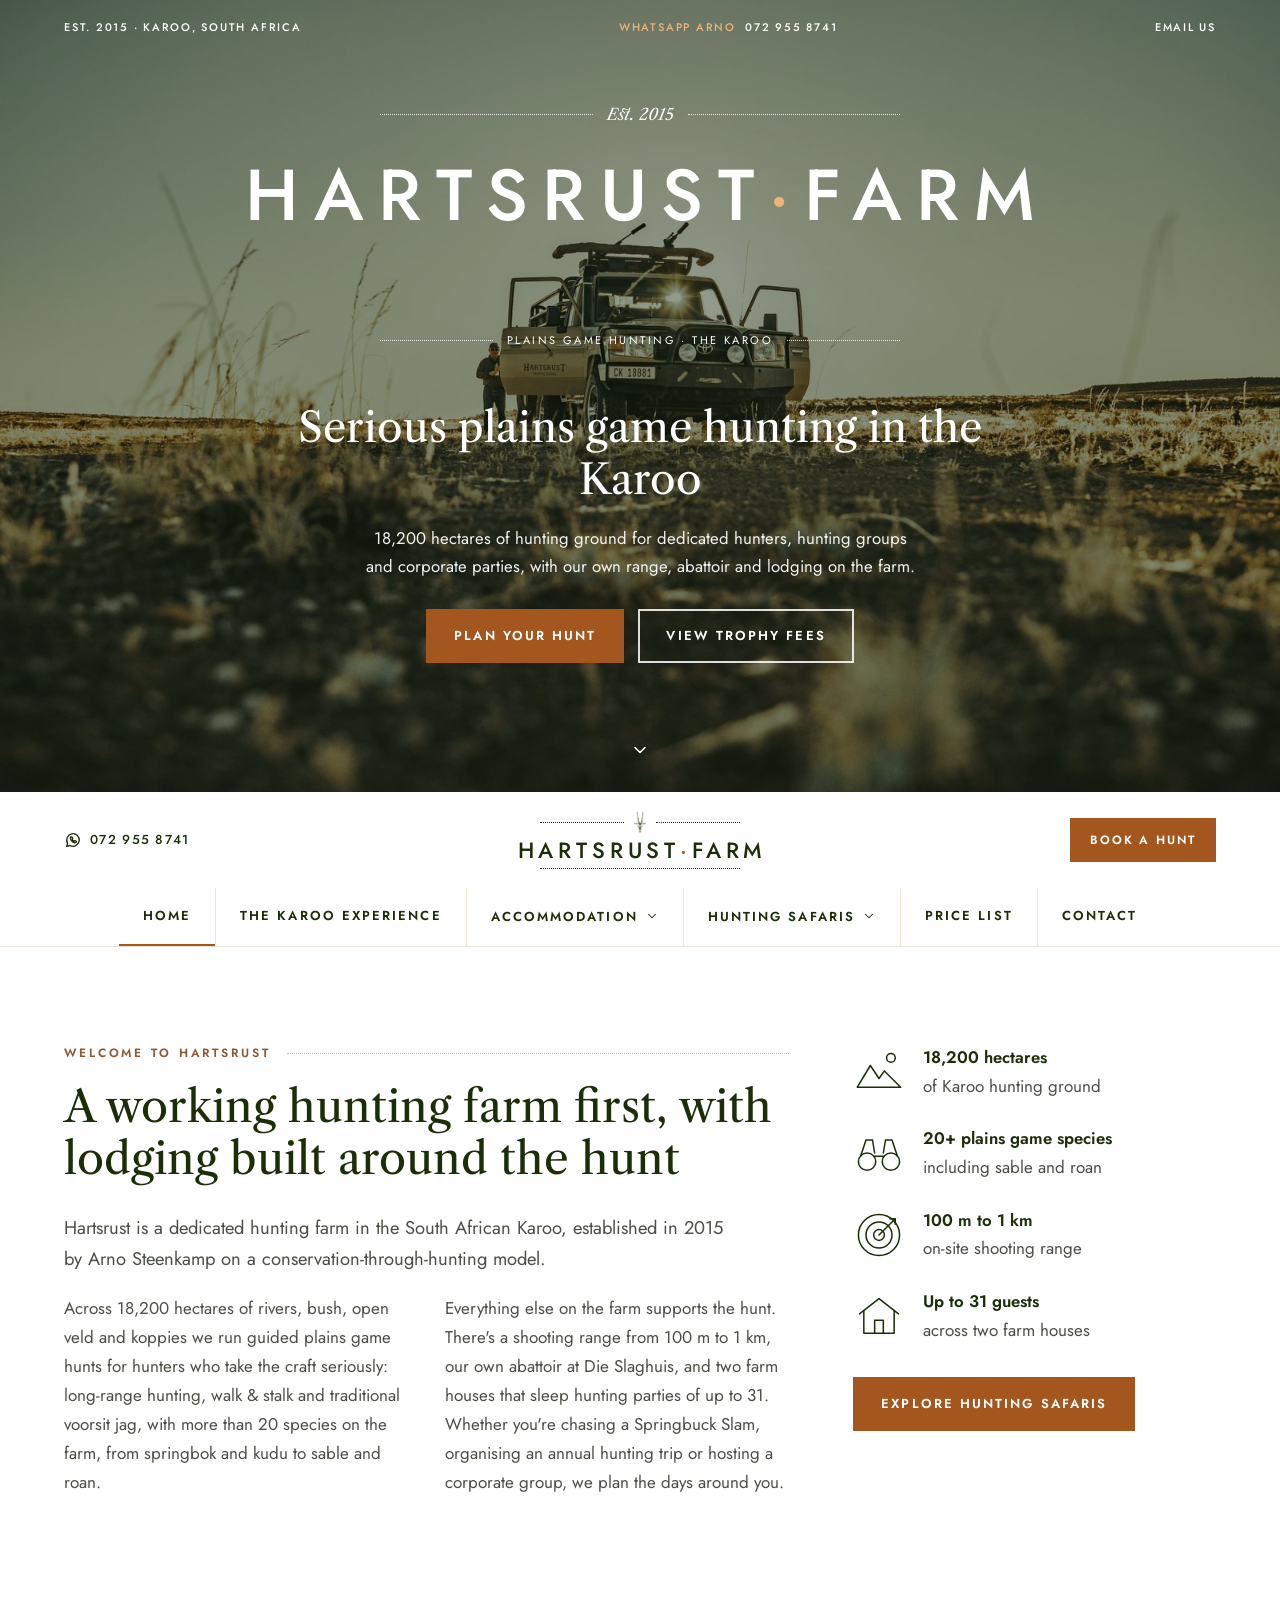
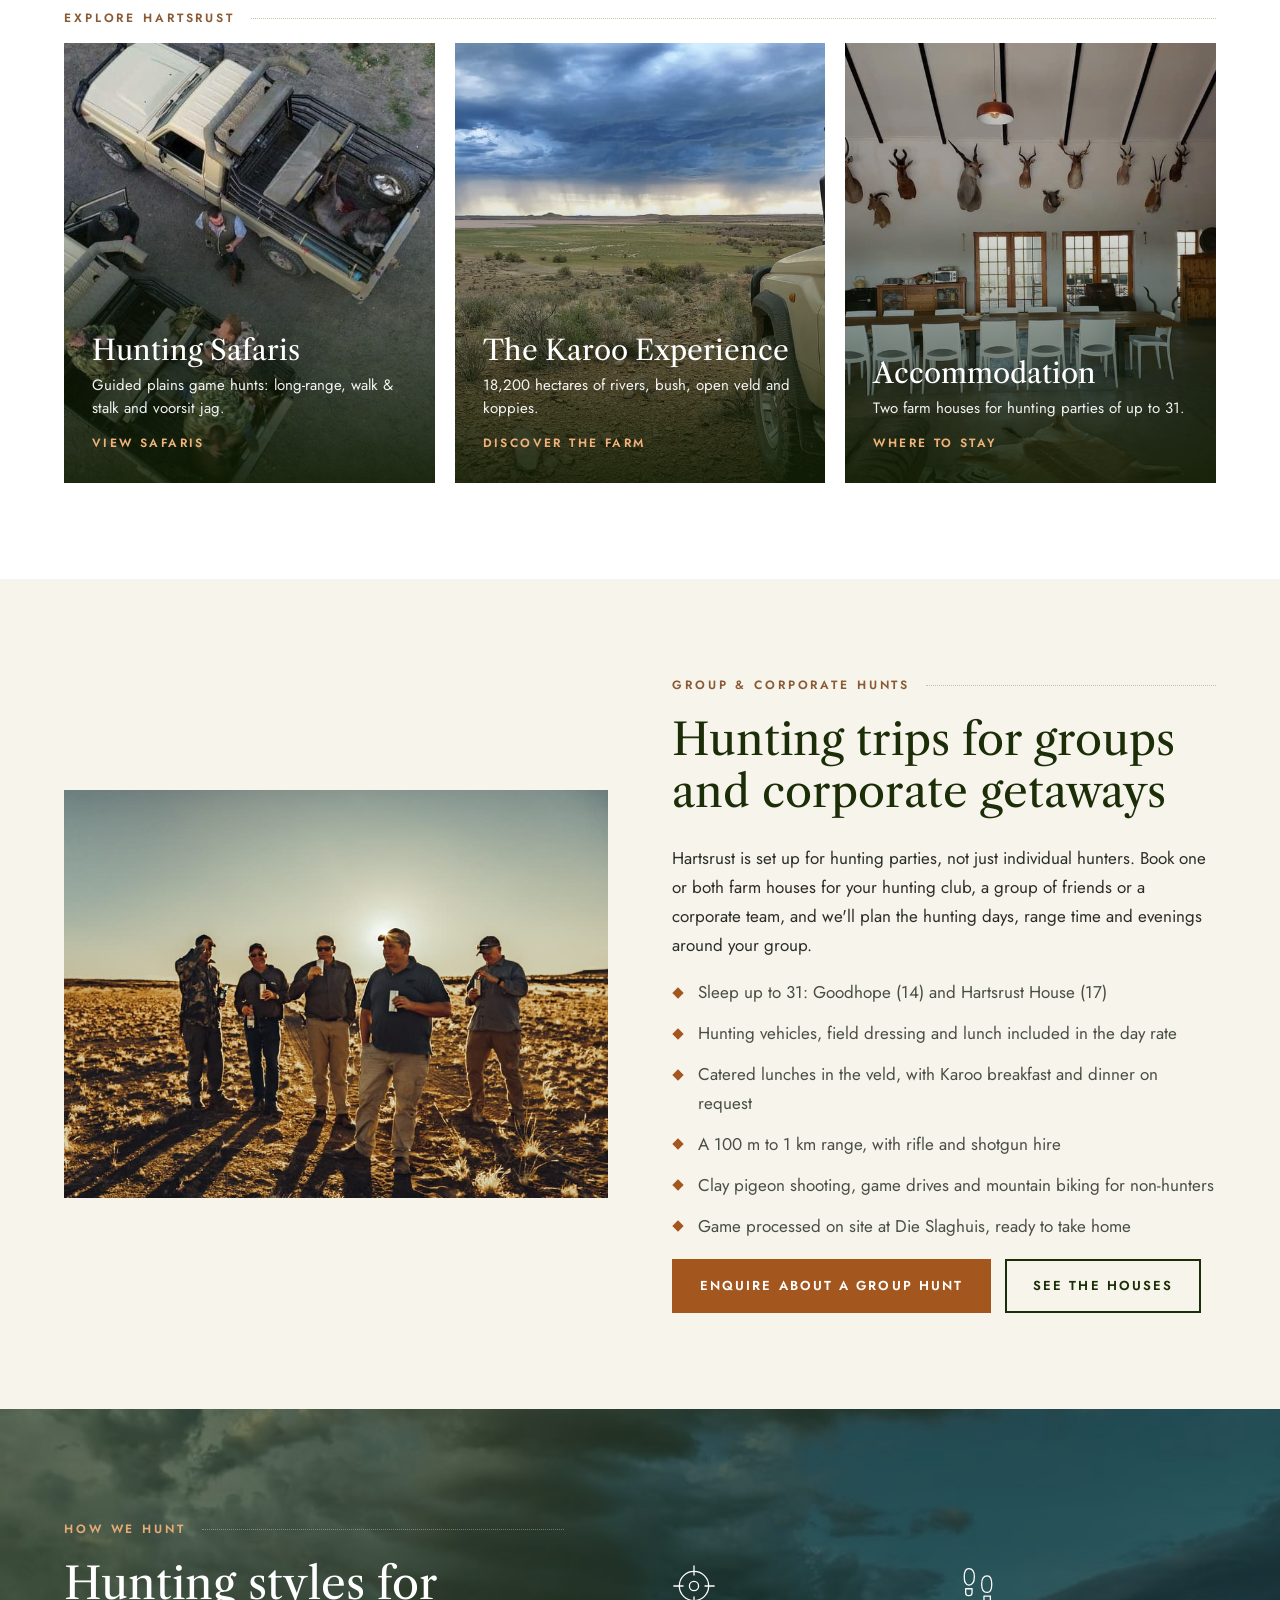
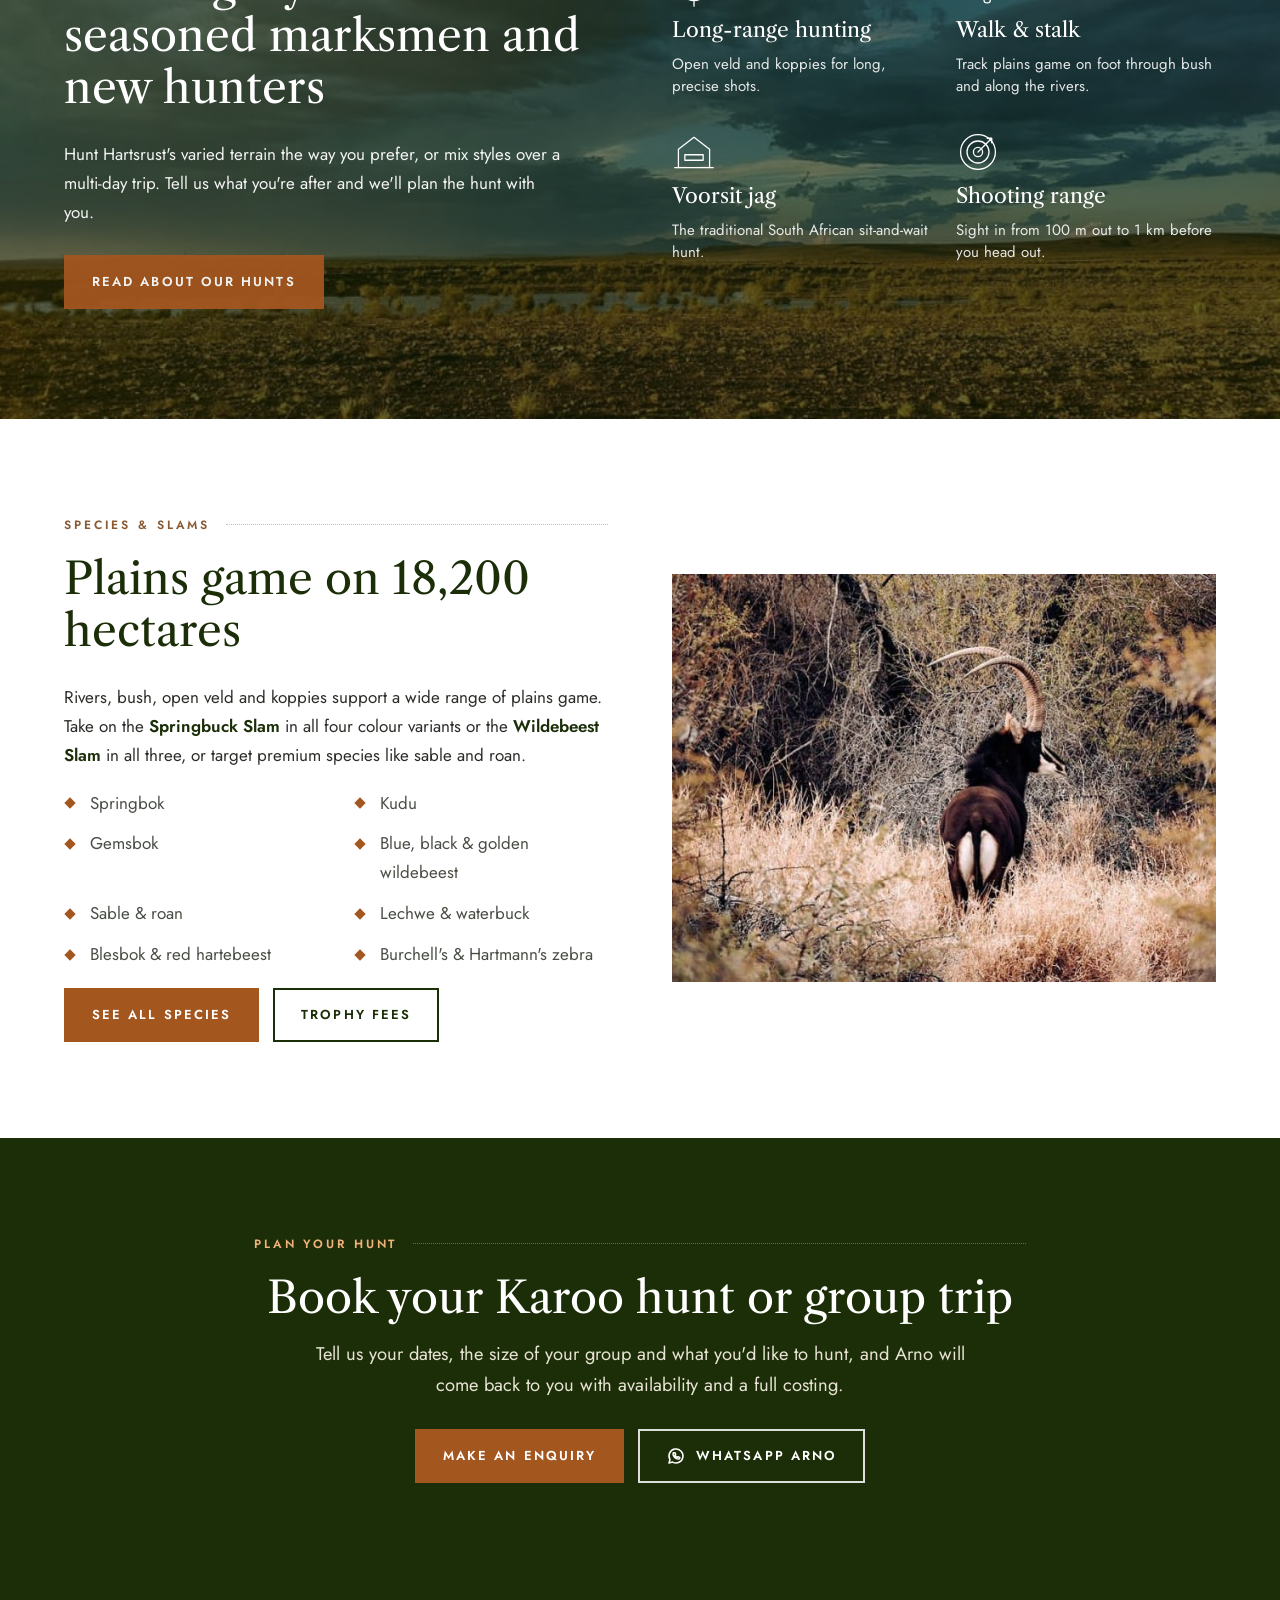
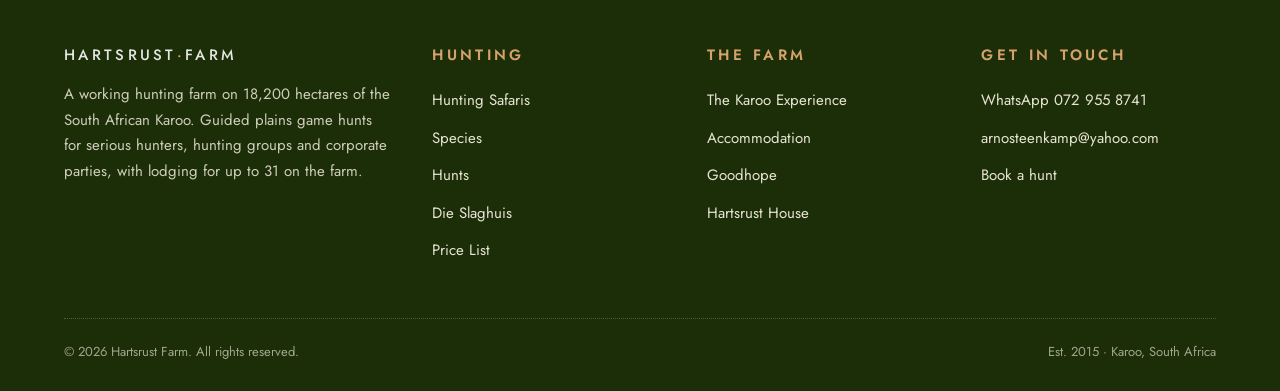
==== commit 7ec813dc: "Use hectares for farm size and WhatsApp for phone links - Convert 45,000 acres to 18,200 hectares in" ====
--- a/index.html
+++ b/index.html
@@ -4,20 +4,20 @@
 <meta charset="UTF-8">
 <meta name="viewport" content="width=device-width, initial-scale=1.0">
 <title>Karoo Hunting Farm | Plains Game &amp; Group Hunts | Hartsrust</title>
-<meta name="description" content="Hartsrust is a 45,000-acre working hunting farm in the Karoo, South Africa. Guided plains game hunts, a 1 km range and lodging for hunting groups of up to 31.">
+<meta name="description" content="Hartsrust is an 18,200-hectare working hunting farm in the Karoo, South Africa. Guided plains game hunts, a 1 km range and lodging for groups of up to 31.">
 <link rel="canonical" href="https://burgergw.github.io/hartsrust/">
 <meta name="theme-color" content="#1c2e08">
 <meta property="og:type" content="website">
 <meta property="og:site_name" content="Hartsrust Farm">
 <meta property="og:title" content="Karoo Hunting Farm | Plains Game &amp; Group Hunts | Hartsrust">
-<meta property="og:description" content="Hartsrust is a 45,000-acre working hunting farm in the Karoo, South Africa. Guided plains game hunts, a 1 km range and lodging for hunting groups of up to 31.">
+<meta property="og:description" content="Hartsrust is an 18,200-hectare working hunting farm in the Karoo, South Africa. Guided plains game hunts, a 1 km range and lodging for groups of up to 31.">
 <meta property="og:url" content="https://burgergw.github.io/hartsrust/">
 <meta property="og:image" content="https://burgergw.github.io/hartsrust/images/home/landing.jpeg">
 <meta property="og:image:alt" content="Hartsrust hunting vehicle on the open Karoo veld">
 <meta property="og:locale" content="en_ZA">
 <meta name="twitter:card" content="summary_large_image">
 <meta name="twitter:title" content="Karoo Hunting Farm | Plains Game &amp; Group Hunts | Hartsrust">
-<meta name="twitter:description" content="Hartsrust is a 45,000-acre working hunting farm in the Karoo, South Africa. Guided plains game hunts, a 1 km range and lodging for hunting groups of up to 31.">
+<meta name="twitter:description" content="Hartsrust is an 18,200-hectare working hunting farm in the Karoo, South Africa. Guided plains game hunts, a 1 km range and lodging for groups of up to 31.">
 <meta name="twitter:image" content="https://burgergw.github.io/hartsrust/images/home/landing.jpeg">
 <link rel="icon" type="image/png" href="images/logo/buck-mark-green.png">
 <link rel="apple-touch-icon" href="images/logo/buck-mark-green.png">
@@ -50,7 +50,7 @@
         "Hartsrust Hunting Safaris",
         "Hartsrust Karoo Experience"
       ],
-      "description": "A 45,000-acre working hunting farm in the Karoo, South Africa, offering guided plains game hunting (long-range, walk and stalk, and voorsit jag) for individual hunters, hunting groups and corporate parties, with an on-site shooting range, abattoir and farm-house accommodation for up to 31 guests.",
+      "description": "An 18,200-hectare working hunting farm in the Karoo, South Africa, offering guided plains game hunting (long-range, walk and stalk, and voorsit jag) for individual hunters, hunting groups and corporate parties, with an on-site shooting range, abattoir and farm-house accommodation for up to 31 guests.",
       "url": "https://burgergw.github.io/hartsrust/",
       "logo": "https://burgergw.github.io/hartsrust/images/logo/buck-mark-green.png",
       "image": [
@@ -124,7 +124,7 @@
 <div class="topbar">
   <div class="topbar-inner">
     <span class="topbar-loc">Est. 2015 · Karoo, South Africa</span>
-    <span class="topbar-call"><span class="hl">Talk to Arno</span>&nbsp; <a href="tel:+27729558741">072 955 8741</a></span>
+    <a class="topbar-call" href="https://wa.me/27729558741?text=Hi%20Arno%2C%20I%27d%20like%20to%20enquire%20about%20a%20hunt%20at%20Hartsrust." target="_blank" rel="noopener"><span class="hl">WhatsApp Arno</span>&nbsp; 072 955 8741</a>
     <a class="topbar-mail" href="mailto:arnosteenkamp@yahoo.com">Email us</a>
   </div>
 </div>
@@ -134,7 +134,7 @@
     <button class="nav-toggle" type="button" aria-expanded="false" aria-controls="main-nav" aria-label="Open menu">
       <span class="icon-open"><svg width="24" height="24" viewBox="0 0 24 24" fill="none" stroke="currentColor" stroke-width="1.8" stroke-linecap="round" stroke-linejoin="round" aria-hidden="true" focusable="false"><path d="M4 7h16M4 12h16M4 17h16"/></svg></span><span class="icon-close"><svg width="24" height="24" viewBox="0 0 24 24" fill="none" stroke="currentColor" stroke-width="1.8" stroke-linecap="round" stroke-linejoin="round" aria-hidden="true" focusable="false"><path d="M6 6l12 12M18 6L6 18"/></svg></span>
     </button>
-    <a class="header-phone" href="tel:+27729558741"><svg width="16" height="16" viewBox="0 0 24 24" fill="none" stroke="currentColor" stroke-width="1.8" stroke-linecap="round" stroke-linejoin="round" aria-hidden="true" focusable="false"><path d="M22 16.9v3a2 2 0 0 1-2.2 2 19.8 19.8 0 0 1-8.6-3.1 19.5 19.5 0 0 1-6-6A19.8 19.8 0 0 1 2.1 4.2 2 2 0 0 1 4.1 2h3a2 2 0 0 1 2 1.7c.1.9.4 1.8.7 2.7a2 2 0 0 1-.5 2.1L8 9.8a16 16 0 0 0 6 6l1.3-1.3a2 2 0 0 1 2.1-.4c.9.3 1.8.6 2.7.7a2 2 0 0 1 1.7 2z"/></svg> 072 955 8741</a>
+    <a class="header-phone" href="https://wa.me/27729558741?text=Hi%20Arno%2C%20I%27d%20like%20to%20enquire%20about%20a%20hunt%20at%20Hartsrust." target="_blank" rel="noopener"><svg width="18" height="18" viewBox="0 0 24 24" fill="none" stroke="currentColor" stroke-width="1.8" stroke-linecap="round" stroke-linejoin="round" aria-hidden="true" focusable="false"><path d="M3.6 20.4l1.2-4.1a8.4 8.4 0 1 1 3.1 3z"/><path d="M9.2 8.6c.2-.5.6-.6 1-.6h.5l1 2.2-.8 1a5.6 5.6 0 0 0 2.4 2.4l1-.8 2.2 1v.5c0 .4-.1.8-.6 1-1 .5-2.4.4-3.9-.5a8.6 8.6 0 0 1-2.8-2.8c-.9-1.5-1-2.9-.5-3.9z"/></svg> <span class="visually-hidden">WhatsApp </span>072 955 8741</a>
     <a class="brand" href="index.html">
       <span class="brand-rule"><img src="images/logo/buck-mark-green.png" alt="" width="400" height="702"></span>
       <span class="brand-name">Hartsrust<span class="brand-dot" aria-hidden="true">·</span><span class="visually-hidden"> </span>Farm</span>
@@ -179,13 +179,13 @@
       <p class="lockup-name" aria-hidden="true">Hartsrust<span class="brand-dot">·</span>Farm</p>
       <p class="lockup-rule">Plains game hunting · The Karoo</p>
       <h1 id="hero-title">Serious plains game hunting in the Karoo</h1>
-      <p class="hero-sub">45,000 acres of hunting ground for dedicated hunters, hunting groups and corporate parties, with our own range, abattoir and lodging on the farm.</p>
+      <p class="hero-sub">18,200 hectares of hunting ground for dedicated hunters, hunting groups and corporate parties, with our own range, abattoir and lodging on the farm.</p>
       <div class="btn-row">
         <a class="btn btn-primary" href="contact.html">Plan your hunt</a>
         <a class="btn btn-outline-light" href="price-list.html">View trophy fees</a>
       </div>
     </div>
-    <a class="scroll-cue" href="#welcome" aria-label="Scroll to the introduction"><svg width="22" height="22" viewBox="0 0 24 24" fill="none" stroke="currentColor" stroke-width="1.8" stroke-linecap="round" stroke-linejoin="round" aria-hidden="true" focusable="false"><path d="M6 9l6 6 6-6"/></svg></a>
+    <a class="scroll-cue" href="#welcome" aria-label="Scroll to the introduction"><svg width="20" height="20" viewBox="0 0 24 24" fill="none" stroke="currentColor" stroke-width="1.8" stroke-linecap="round" stroke-linejoin="round" aria-hidden="true" focusable="false"><path d="M6 9l6 6 6-6"/></svg></a>
   </section>
 
   <section class="section" id="welcome" aria-labelledby="welcome-title">
@@ -195,13 +195,13 @@
         <h2 id="welcome-title">A working hunting farm first, with lodging built around the hunt</h2>
         <p class="lead">Hartsrust is a dedicated hunting farm in the South African Karoo, established in 2015 by Arno Steenkamp on a conservation-through-hunting model.</p>
         <div class="prose-cols">
-          <p>Across 45,000 acres of rivers, bush, open veld and koppies we run guided plains game hunts for hunters who take the craft seriously: long-range hunting, walk &amp; stalk and traditional voorsit jag, with more than 20 species on the farm, from springbok and kudu to sable and roan.</p>
+          <p>Across 18,200 hectares of rivers, bush, open veld and koppies we run guided plains game hunts for hunters who take the craft seriously: long-range hunting, walk &amp; stalk and traditional voorsit jag, with more than 20 species on the farm, from springbok and kudu to sable and roan.</p>
           <p>Everything else on the farm supports the hunt. There's a shooting range from 100&nbsp;m to 1&nbsp;km, our own abattoir at Die Slaghuis, and two farm houses that sleep hunting parties of up to 31. Whether you're chasing a Springbuck Slam, organising an annual hunting trip or hosting a corporate group, we plan the days around you.</p>
         </div>
       </div>
       <div>
         <ul class="fact-list">
-          <li><svg class="icon" viewBox="0 0 48 48" fill="none" stroke="currentColor" stroke-width="1.4" stroke-linecap="round" stroke-linejoin="round" aria-hidden="true" focusable="false"><path d="M4 38l12-20 8 12 5-7 15 15z"/><circle cx="35" cy="11" r="4"/></svg><div><strong>45,000 acres</strong>of Karoo hunting ground</div></li>
+          <li><svg class="icon" viewBox="0 0 48 48" fill="none" stroke="currentColor" stroke-width="1.4" stroke-linecap="round" stroke-linejoin="round" aria-hidden="true" focusable="false"><path d="M4 38l12-20 8 12 5-7 15 15z"/><circle cx="35" cy="11" r="4"/></svg><div><strong>18,200 hectares</strong>of Karoo hunting ground</div></li>
           <li><svg class="icon" viewBox="0 0 48 48" fill="none" stroke="currentColor" stroke-width="1.4" stroke-linecap="round" stroke-linejoin="round" aria-hidden="true" focusable="false"><circle cx="13" cy="32" r="8"/><circle cx="35" cy="32" r="8"/><path d="M7 27l5-15h6l2 12M41 27l-5-15h-6l-2 12M20 27h8"/></svg><div><strong>20+ plains game species</strong>including sable and roan</div></li>
           <li><svg class="icon" viewBox="0 0 48 48" fill="none" stroke="currentColor" stroke-width="1.4" stroke-linecap="round" stroke-linejoin="round" aria-hidden="true" focusable="false"><circle cx="24" cy="24" r="19"/><circle cx="24" cy="24" r="12"/><circle cx="24" cy="24" r="5"/><path d="M24 24l15-15M34 9h5v5"/></svg><div><strong>100 m to 1 km</strong>on-site shooting range</div></li>
           <li><svg class="icon" viewBox="0 0 48 48" fill="none" stroke="currentColor" stroke-width="1.4" stroke-linecap="round" stroke-linejoin="round" aria-hidden="true" focusable="false"><path d="M6 22L24 8l18 14"/><path d="M10 19v21h28V19"/><path d="M20 40V28h8v12"/></svg><div><strong>Up to 31 guests</strong>across two farm houses</div></li>
@@ -227,7 +227,7 @@
           <img src="images/karoo/karoo-food.jpeg" alt="Hartsrust Hunting Safaris vehicle overlooking the Karoo plains under a storm sky" width="900" height="675" loading="lazy">
           <span class="tile-body">
             <span class="tile-title">The Karoo Experience</span>
-            <span class="tile-text">45,000 acres of rivers, bush, open veld and koppies.</span>
+            <span class="tile-text">18,200 hectares of rivers, bush, open veld and koppies.</span>
             <span class="tile-more">Discover the farm</span>
           </span>
         </a>
@@ -289,7 +289,7 @@
       <div class="split-media"><img src="images/misc/landscape-1.jpeg" alt="Sable bull in the Karoo bush at Hartsrust" width="640" height="480" loading="lazy"></div>
       <div>
         <p class="eyebrow">Species &amp; slams</p>
-        <h2 id="species-title">Plains game on 45,000 acres</h2>
+        <h2 id="species-title">Plains game on 18,200 hectares</h2>
         <p>Rivers, bush, open veld and koppies support a wide range of plains game. Take on the <strong>Springbuck Slam</strong> in all four colour variants or the <strong>Wildebeest Slam</strong> in all three, or target premium species like sable and roan.</p>
         <ul class="check-list cols-2">
           <li>Springbok</li>
@@ -316,7 +316,7 @@
       <p class="lead">Tell us your dates, the size of your group and what you'd like to hunt, and Arno will come back to you with availability and a full costing.</p>
       <div class="btn-row">
         <a class="btn btn-primary" href="contact.html">Make an enquiry</a>
-        <a class="btn btn-outline-light" href="tel:+27729558741">Call 072 955 8741</a>
+        <a class="btn btn-outline-light" href="https://wa.me/27729558741?text=Hi%20Arno%2C%20I%27d%20like%20to%20enquire%20about%20a%20hunt%20at%20Hartsrust." target="_blank" rel="noopener"><svg width="20" height="20" viewBox="0 0 24 24" fill="none" stroke="currentColor" stroke-width="1.8" stroke-linecap="round" stroke-linejoin="round" aria-hidden="true" focusable="false"><path d="M3.6 20.4l1.2-4.1a8.4 8.4 0 1 1 3.1 3z"/><path d="M9.2 8.6c.2-.5.6-.6 1-.6h.5l1 2.2-.8 1a5.6 5.6 0 0 0 2.4 2.4l1-.8 2.2 1v.5c0 .4-.1.8-.6 1-1 .5-2.4.4-3.9-.5a8.6 8.6 0 0 1-2.8-2.8c-.9-1.5-1-2.9-.5-3.9z"/></svg> WhatsApp Arno</a>
       </div>
     </div>
   </section>
@@ -328,7 +328,7 @@
     <div class="footer-grid">
       <div>
         <p class="footer-brand">Hartsrust<span class="brand-dot" aria-hidden="true">·</span><span class="visually-hidden"> </span>Farm</p>
-        <p>A working hunting farm on 45,000 acres of the South African Karoo. Guided plains game hunts for serious hunters, hunting groups and corporate parties, with lodging for up to 31 on the farm.</p>
+        <p>A working hunting farm on 18,200 hectares of the South African Karoo. Guided plains game hunts for serious hunters, hunting groups and corporate parties, with lodging for up to 31 on the farm.</p>
       </div>
       <div>
         <p class="footer-title">Hunting</p>
@@ -352,7 +352,7 @@
       <div>
         <p class="footer-title">Get in touch</p>
         <ul class="footer-links">
-          <li><a href="tel:+27729558741">072 955 8741</a></li>
+          <li><a href="https://wa.me/27729558741?text=Hi%20Arno%2C%20I%27d%20like%20to%20enquire%20about%20a%20hunt%20at%20Hartsrust." target="_blank" rel="noopener">WhatsApp 072 955 8741</a></li>
           <li><a href="mailto:arnosteenkamp@yahoo.com">arnosteenkamp@yahoo.com</a></li>
           <li><a href="contact.html">Book a hunt</a></li>
         </ul>
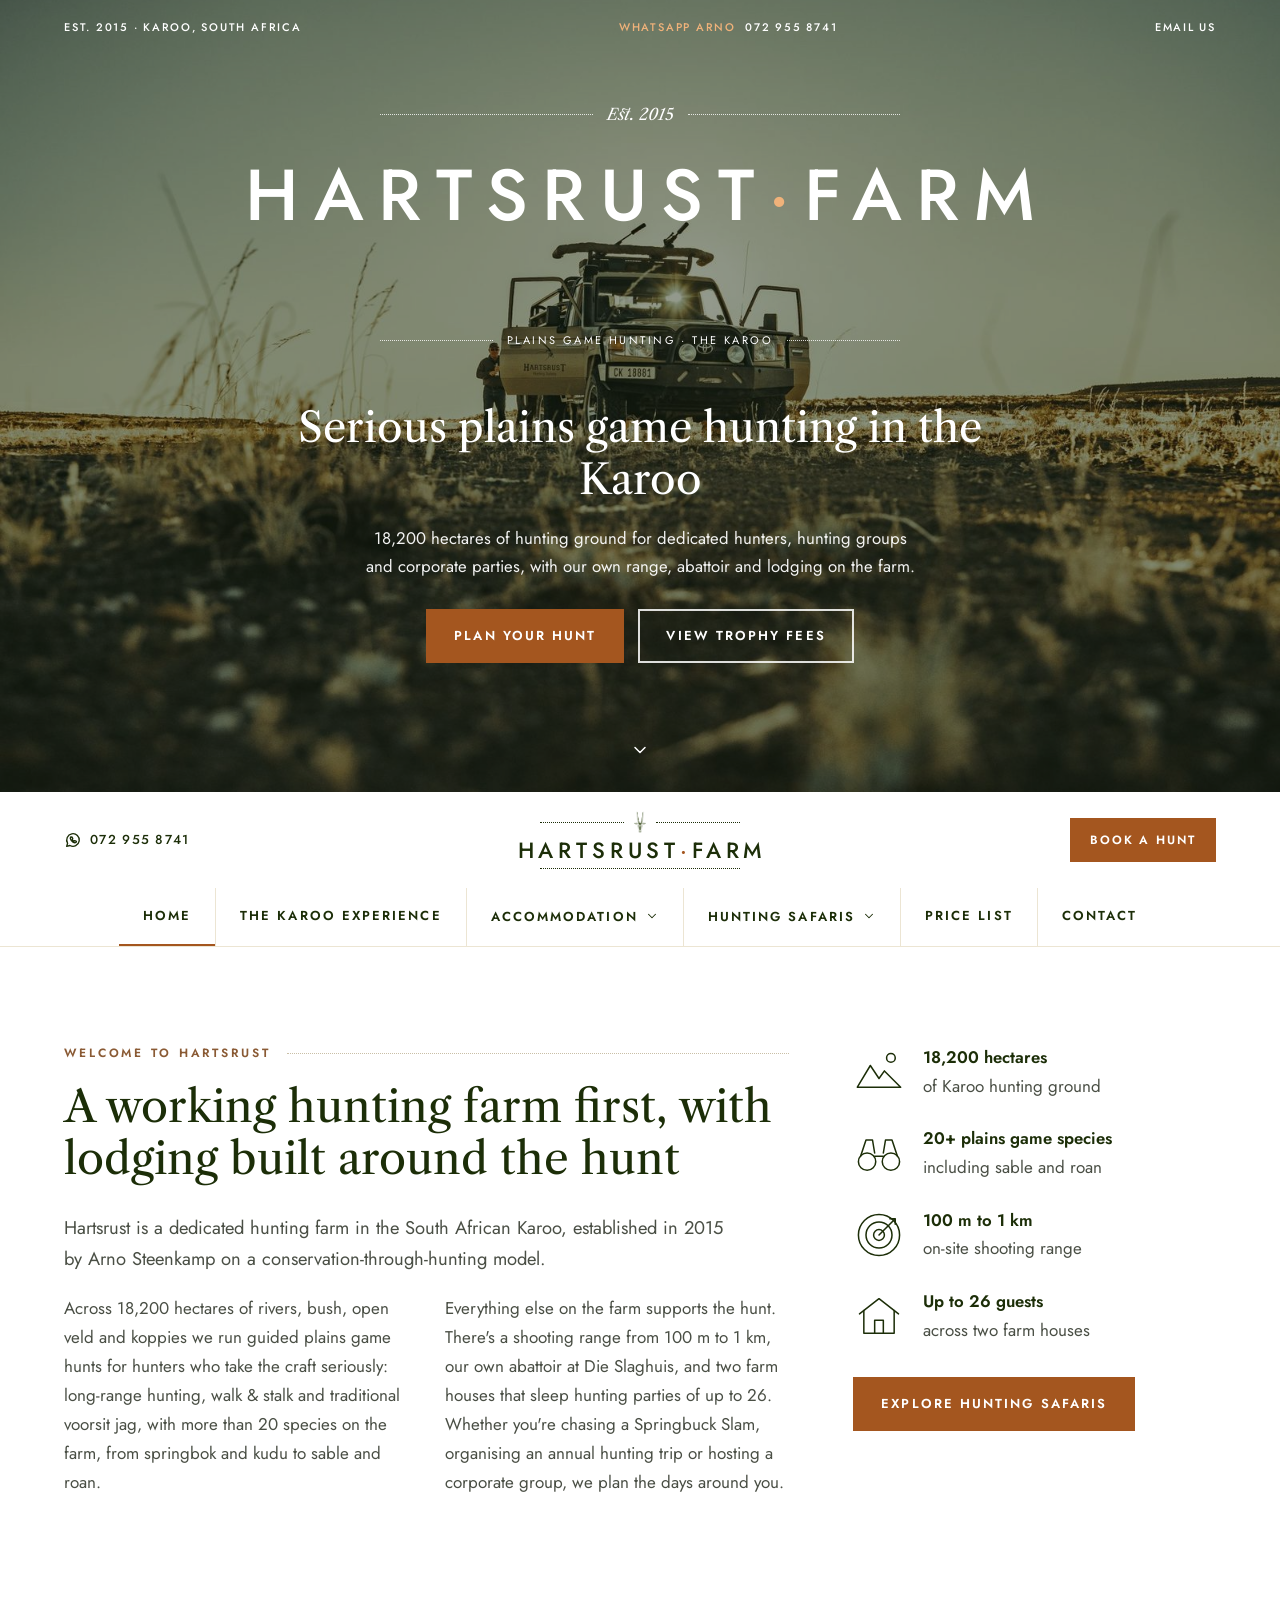
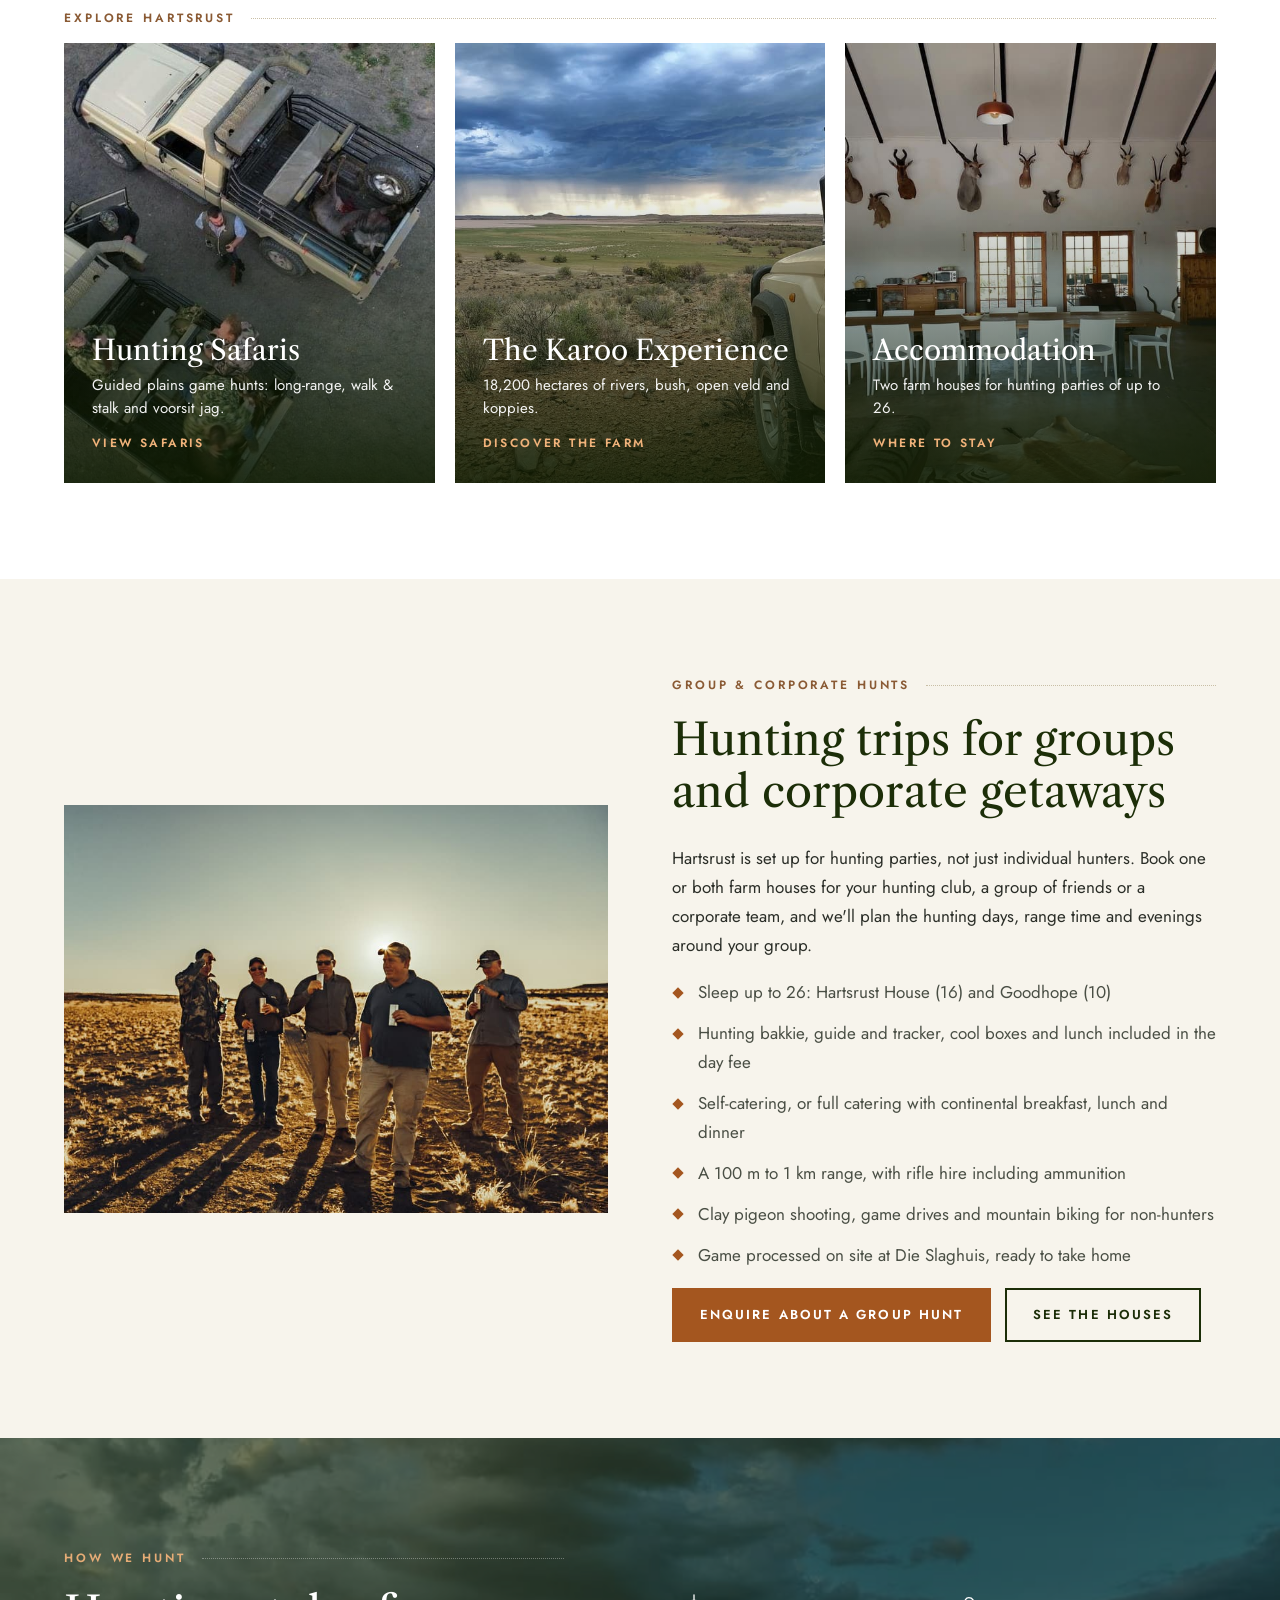
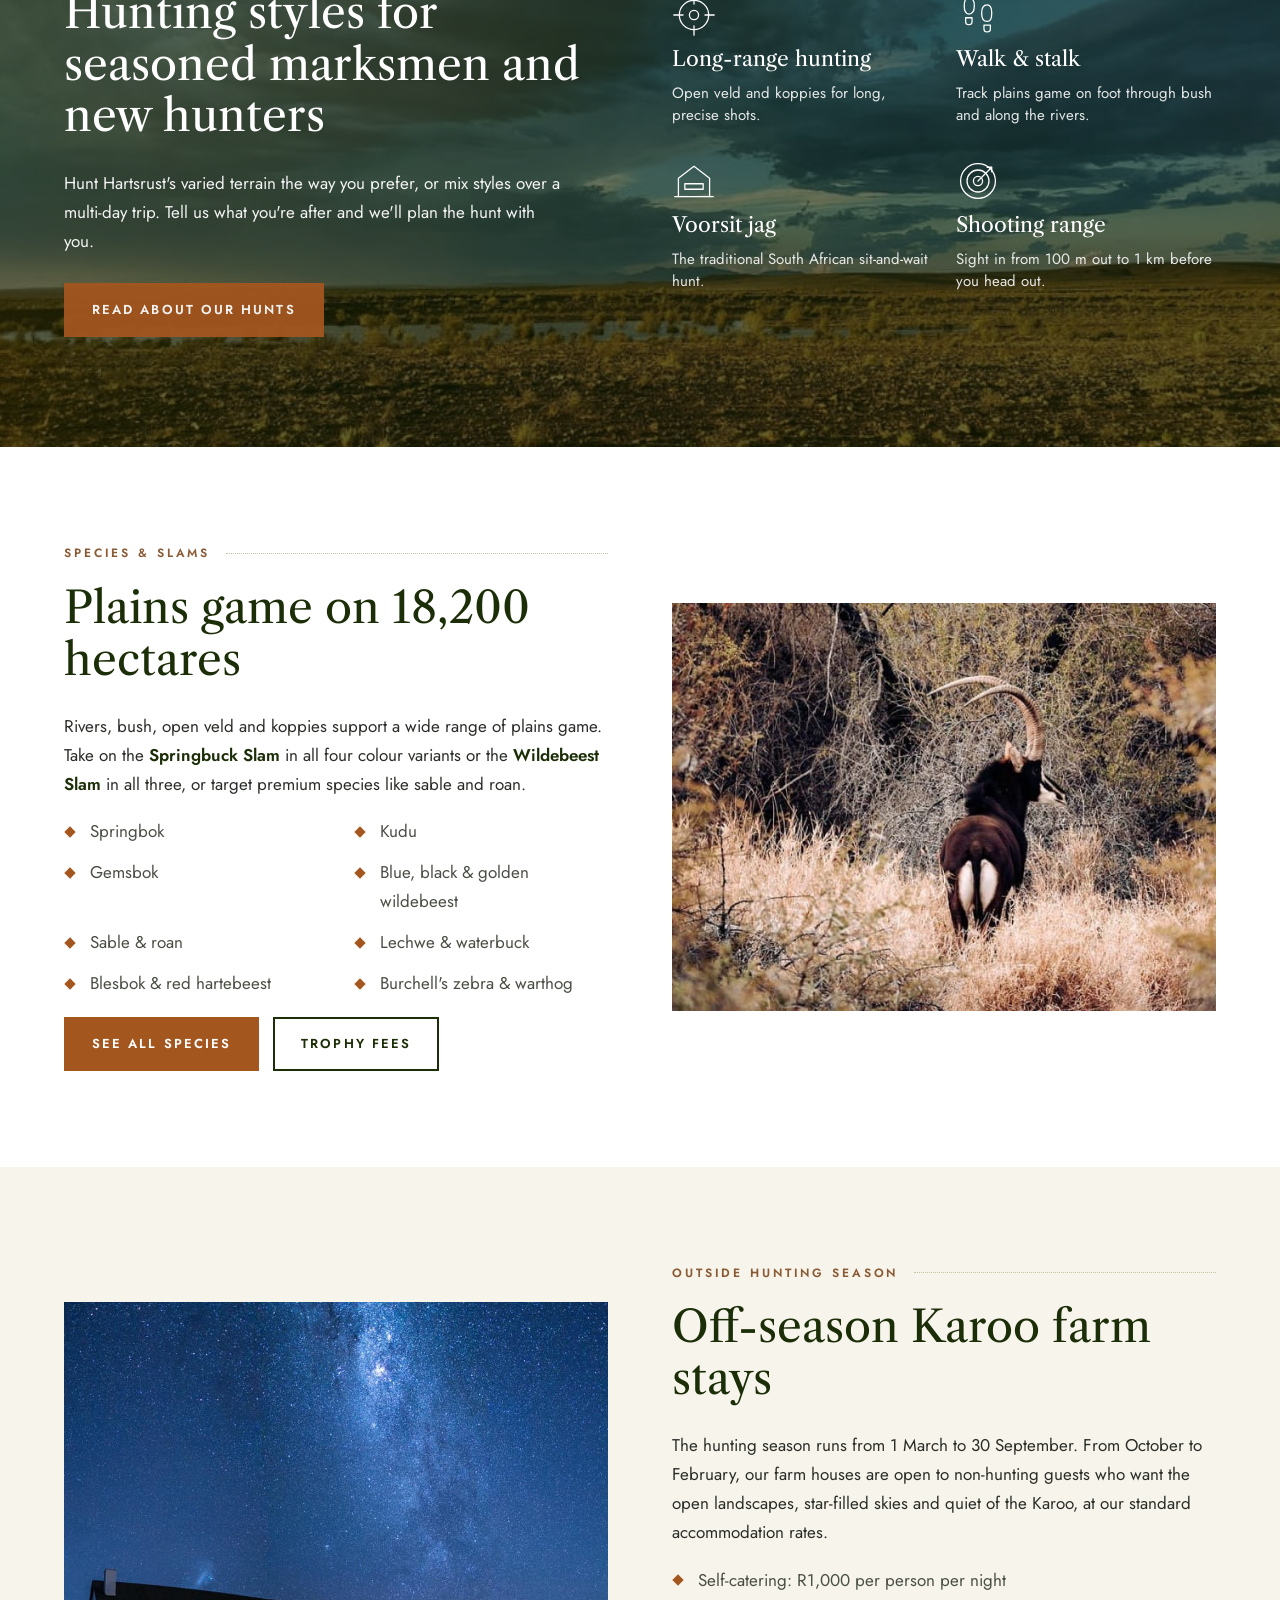
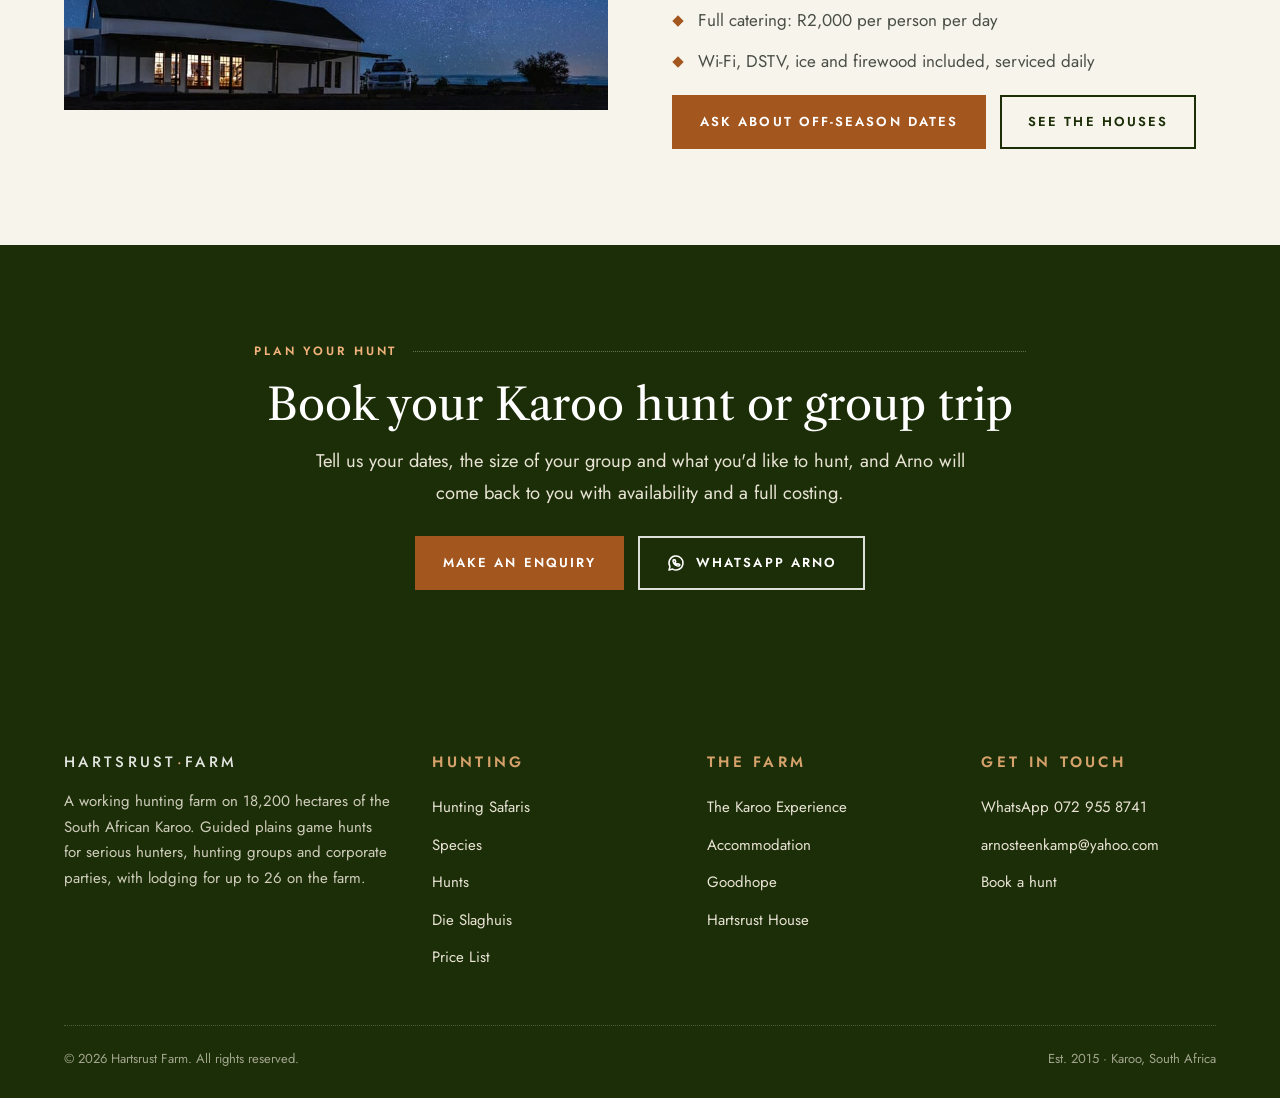
==== commit 7417d44d: "Update site to the 2027 price list and add booking form - Rebuild the price list page from the offic" ====
--- a/index.html
+++ b/index.html
@@ -4,27 +4,27 @@
 <meta charset="UTF-8">
 <meta name="viewport" content="width=device-width, initial-scale=1.0">
 <title>Karoo Hunting Farm | Plains Game &amp; Group Hunts | Hartsrust</title>
-<meta name="description" content="Hartsrust is an 18,200-hectare working hunting farm in the Karoo, South Africa. Guided plains game hunts, a 1 km range and lodging for groups of up to 31.">
+<meta name="description" content="Hartsrust is an 18,200-hectare working hunting farm in the Karoo, South Africa. Guided plains game hunts, a 1 km range and lodging for groups of up to 26.">
 <link rel="canonical" href="https://burgergw.github.io/hartsrust/">
 <meta name="theme-color" content="#1c2e08">
 <meta property="og:type" content="website">
 <meta property="og:site_name" content="Hartsrust Farm">
 <meta property="og:title" content="Karoo Hunting Farm | Plains Game &amp; Group Hunts | Hartsrust">
-<meta property="og:description" content="Hartsrust is an 18,200-hectare working hunting farm in the Karoo, South Africa. Guided plains game hunts, a 1 km range and lodging for groups of up to 31.">
+<meta property="og:description" content="Hartsrust is an 18,200-hectare working hunting farm in the Karoo, South Africa. Guided plains game hunts, a 1 km range and lodging for groups of up to 26.">
 <meta property="og:url" content="https://burgergw.github.io/hartsrust/">
 <meta property="og:image" content="https://burgergw.github.io/hartsrust/images/home/landing.jpeg">
 <meta property="og:image:alt" content="Hartsrust hunting vehicle on the open Karoo veld">
 <meta property="og:locale" content="en_ZA">
 <meta name="twitter:card" content="summary_large_image">
 <meta name="twitter:title" content="Karoo Hunting Farm | Plains Game &amp; Group Hunts | Hartsrust">
-<meta name="twitter:description" content="Hartsrust is an 18,200-hectare working hunting farm in the Karoo, South Africa. Guided plains game hunts, a 1 km range and lodging for groups of up to 31.">
+<meta name="twitter:description" content="Hartsrust is an 18,200-hectare working hunting farm in the Karoo, South Africa. Guided plains game hunts, a 1 km range and lodging for groups of up to 26.">
 <meta name="twitter:image" content="https://burgergw.github.io/hartsrust/images/home/landing.jpeg">
 <link rel="icon" type="image/png" href="images/logo/buck-mark-green.png">
 <link rel="apple-touch-icon" href="images/logo/buck-mark-green.png">
 <link rel="preconnect" href="https://fonts.googleapis.com">
 <link rel="preconnect" href="https://fonts.gstatic.com" crossorigin>
 <link rel="stylesheet" href="https://fonts.googleapis.com/css2?family=Jost:wght@400;500;600&amp;family=Libre+Caslon+Text:ital,wght@0,400;0,700;1,400&amp;display=swap">
-<link rel="stylesheet" href="css/styles.css?v=20261009">
+<link rel="stylesheet" href="css/styles.css?v=20261009b">
 <script type="application/ld+json">
 {
   "@context": "https://schema.org",
@@ -50,7 +50,7 @@
         "Hartsrust Hunting Safaris",
         "Hartsrust Karoo Experience"
       ],
-      "description": "An 18,200-hectare working hunting farm in the Karoo, South Africa, offering guided plains game hunting (long-range, walk and stalk, and voorsit jag) for individual hunters, hunting groups and corporate parties, with an on-site shooting range, abattoir and farm-house accommodation for up to 31 guests.",
+      "description": "An 18,200-hectare working hunting farm in the Karoo, South Africa, offering guided plains game hunting (long-range, walk and stalk, and voorsit jag) for individual hunters, hunting groups and corporate parties, with an on-site shooting range, abattoir and farm-house accommodation for up to 26 guests, plus off-season farm stays for non-hunting guests.",
       "url": "https://burgergw.github.io/hartsrust/",
       "logo": "https://burgergw.github.io/hartsrust/images/logo/buck-mark-green.png",
       "image": [
@@ -71,7 +71,7 @@
         "addressCountry": "ZA"
       },
       "areaServed": "Karoo, South Africa",
-      "priceRange": "From R750 per person per day",
+      "priceRange": "Day fee from R1,000 per person",
       "currenciesAccepted": "ZAR",
       "amenityFeature": [
         {
@@ -86,7 +86,7 @@
         },
         {
           "@type": "LocationFeatureSpecification",
-          "name": "Rifle and shotgun hire",
+          "name": "Rifle hire",
           "value": true
         },
         {
@@ -101,7 +101,7 @@
         },
         {
           "@type": "LocationFeatureSpecification",
-          "name": "Daily cleaning",
+          "name": "Serviced daily",
           "value": true
         }
       ],
@@ -196,7 +196,7 @@
         <p class="lead">Hartsrust is a dedicated hunting farm in the South African Karoo, established in 2015 by Arno Steenkamp on a conservation-through-hunting model.</p>
         <div class="prose-cols">
           <p>Across 18,200 hectares of rivers, bush, open veld and koppies we run guided plains game hunts for hunters who take the craft seriously: long-range hunting, walk &amp; stalk and traditional voorsit jag, with more than 20 species on the farm, from springbok and kudu to sable and roan.</p>
-          <p>Everything else on the farm supports the hunt. There's a shooting range from 100&nbsp;m to 1&nbsp;km, our own abattoir at Die Slaghuis, and two farm houses that sleep hunting parties of up to 31. Whether you're chasing a Springbuck Slam, organising an annual hunting trip or hosting a corporate group, we plan the days around you.</p>
+          <p>Everything else on the farm supports the hunt. There's a shooting range from 100&nbsp;m to 1&nbsp;km, our own abattoir at Die Slaghuis, and two farm houses that sleep hunting parties of up to 26. Whether you're chasing a Springbuck Slam, organising an annual hunting trip or hosting a corporate group, we plan the days around you.</p>
         </div>
       </div>
       <div>
@@ -204,7 +204,7 @@
           <li><svg class="icon" viewBox="0 0 48 48" fill="none" stroke="currentColor" stroke-width="1.4" stroke-linecap="round" stroke-linejoin="round" aria-hidden="true" focusable="false"><path d="M4 38l12-20 8 12 5-7 15 15z"/><circle cx="35" cy="11" r="4"/></svg><div><strong>18,200 hectares</strong>of Karoo hunting ground</div></li>
           <li><svg class="icon" viewBox="0 0 48 48" fill="none" stroke="currentColor" stroke-width="1.4" stroke-linecap="round" stroke-linejoin="round" aria-hidden="true" focusable="false"><circle cx="13" cy="32" r="8"/><circle cx="35" cy="32" r="8"/><path d="M7 27l5-15h6l2 12M41 27l-5-15h-6l-2 12M20 27h8"/></svg><div><strong>20+ plains game species</strong>including sable and roan</div></li>
           <li><svg class="icon" viewBox="0 0 48 48" fill="none" stroke="currentColor" stroke-width="1.4" stroke-linecap="round" stroke-linejoin="round" aria-hidden="true" focusable="false"><circle cx="24" cy="24" r="19"/><circle cx="24" cy="24" r="12"/><circle cx="24" cy="24" r="5"/><path d="M24 24l15-15M34 9h5v5"/></svg><div><strong>100 m to 1 km</strong>on-site shooting range</div></li>
-          <li><svg class="icon" viewBox="0 0 48 48" fill="none" stroke="currentColor" stroke-width="1.4" stroke-linecap="round" stroke-linejoin="round" aria-hidden="true" focusable="false"><path d="M6 22L24 8l18 14"/><path d="M10 19v21h28V19"/><path d="M20 40V28h8v12"/></svg><div><strong>Up to 31 guests</strong>across two farm houses</div></li>
+          <li><svg class="icon" viewBox="0 0 48 48" fill="none" stroke="currentColor" stroke-width="1.4" stroke-linecap="round" stroke-linejoin="round" aria-hidden="true" focusable="false"><path d="M6 22L24 8l18 14"/><path d="M10 19v21h28V19"/><path d="M20 40V28h8v12"/></svg><div><strong>Up to 26 guests</strong>across two farm houses</div></li>
         </ul>
         <p style="margin: 32px 0 0"><a class="btn btn-primary" href="hunting-safaris.html">Explore hunting safaris</a></p>
       </div>
@@ -235,7 +235,7 @@
           <img src="images/hartsrust/living-braai.jpeg" alt="Trophy-lined dining and braai room at Hartsrust House" width="900" height="675" loading="lazy">
           <span class="tile-body">
             <span class="tile-title">Accommodation</span>
-            <span class="tile-text">Two farm houses for hunting parties of up to 31.</span>
+            <span class="tile-text">Two farm houses for hunting parties of up to 26.</span>
             <span class="tile-more">Where to stay</span>
           </span>
         </a>
@@ -251,10 +251,10 @@
         <h2 id="groups-title">Hunting trips for groups and corporate getaways</h2>
         <p>Hartsrust is set up for hunting parties, not just individual hunters. Book one or both farm houses for your hunting club, a group of friends or a corporate team, and we'll plan the hunting days, range time and evenings around your group.</p>
         <ul class="check-list">
-          <li>Sleep up to 31: Goodhope (14) and Hartsrust House (17)</li>
-          <li>Hunting vehicles, field dressing and lunch included in the day rate</li>
-          <li>Catered lunches in the veld, with Karoo breakfast and dinner on request</li>
-          <li>A 100&nbsp;m to 1&nbsp;km range, with rifle and shotgun hire</li>
+          <li>Sleep up to 26: Hartsrust House (16) and Goodhope (10)</li>
+          <li>Hunting bakkie, guide and tracker, cool boxes and lunch included in the day fee</li>
+          <li>Self-catering, or full catering with continental breakfast, lunch and dinner</li>
+          <li>A 100&nbsp;m to 1&nbsp;km range, with rifle hire including ammunition</li>
           <li>Clay pigeon shooting, game drives and mountain biking for non-hunters</li>
           <li>Game processed on site at Die Slaghuis, ready to take home</li>
         </ul>
@@ -299,11 +299,31 @@
           <li>Sable &amp; roan</li>
           <li>Lechwe &amp; waterbuck</li>
           <li>Blesbok &amp; red hartebeest</li>
-          <li>Burchell's &amp; Hartmann's zebra</li>
+          <li>Burchell's zebra &amp; warthog</li>
         </ul>
         <div class="btn-row">
           <a class="btn btn-primary" href="species.html">See all species</a>
           <a class="btn btn-outline" href="price-list.html">Trophy fees</a>
+        </div>
+      </div>
+    </div>
+  </section>
+
+  <section class="section section-cream" aria-labelledby="offseason-title">
+    <div class="container split">
+      <div class="split-media"><img src="images/karoo/star-gazing.jpg" alt="The Milky Way over a Hartsrust farm house at night" width="900" height="638" loading="lazy"></div>
+      <div>
+        <p class="eyebrow">Outside hunting season</p>
+        <h2 id="offseason-title">Off-season Karoo farm stays</h2>
+        <p>The hunting season runs from 1 March to 30 September. From October to February, our farm houses are open to non-hunting guests who want the open landscapes, star-filled skies and quiet of the Karoo, at our standard accommodation rates.</p>
+        <ul class="check-list">
+          <li>Self-catering: R1,000 per person per night</li>
+          <li>Full catering: R2,000 per person per day</li>
+          <li>Wi-Fi, DSTV, ice and firewood included, serviced daily</li>
+        </ul>
+        <div class="btn-row">
+          <a class="btn btn-primary" href="contact.html">Ask about off-season dates</a>
+          <a class="btn btn-outline" href="accommodation.html">See the houses</a>
         </div>
       </div>
     </div>
@@ -328,7 +348,7 @@
     <div class="footer-grid">
       <div>
         <p class="footer-brand">Hartsrust<span class="brand-dot" aria-hidden="true">·</span><span class="visually-hidden"> </span>Farm</p>
-        <p>A working hunting farm on 18,200 hectares of the South African Karoo. Guided plains game hunts for serious hunters, hunting groups and corporate parties, with lodging for up to 31 on the farm.</p>
+        <p>A working hunting farm on 18,200 hectares of the South African Karoo. Guided plains game hunts for serious hunters, hunting groups and corporate parties, with lodging for up to 26 on the farm.</p>
       </div>
       <div>
         <p class="footer-title">Hunting</p>
@@ -364,6 +384,6 @@
     </div>
   </div>
 </footer>
-<script src="js/main.js?v=20261009"></script>
+<script src="js/main.js?v=20261009b"></script>
 </body>
 </html>
--- a/css/styles.css
+++ b/css/styles.css
@@ -60,6 +60,7 @@
 ul, ol { margin: 0 0 1.1em; padding-left: 1.2em; }
 table { border-collapse: collapse; width: 100%; }
 :focus-visible { outline: 2px solid var(--accent); outline-offset: 3px; }
+[id] { scroll-margin-top: 88px; }
 
 .container { width: 100%; max-width: var(--container); margin: 0 auto; padding: 0 var(--gutter); }
 .container-narrow { max-width: 820px; }
@@ -758,6 +759,10 @@
 .price-table td:last-child { font-weight: 600; color: var(--forest); }
 .price-table tr:last-child td { border-bottom: 0; }
 .price-note { font-size: 0.95rem; color: var(--muted-2); margin-top: 14px; }
+ol.price-note { padding-left: 1.5em; margin-bottom: 0; }
+ol.price-note li + li { margin-top: 6px; }
+.price-table sup { font-size: 0.7em; color: var(--accent); margin-left: 2px; }
+.price-table td:first-child { padding-right: 8px; }
 
 /* ==========================================================================
    FAQ
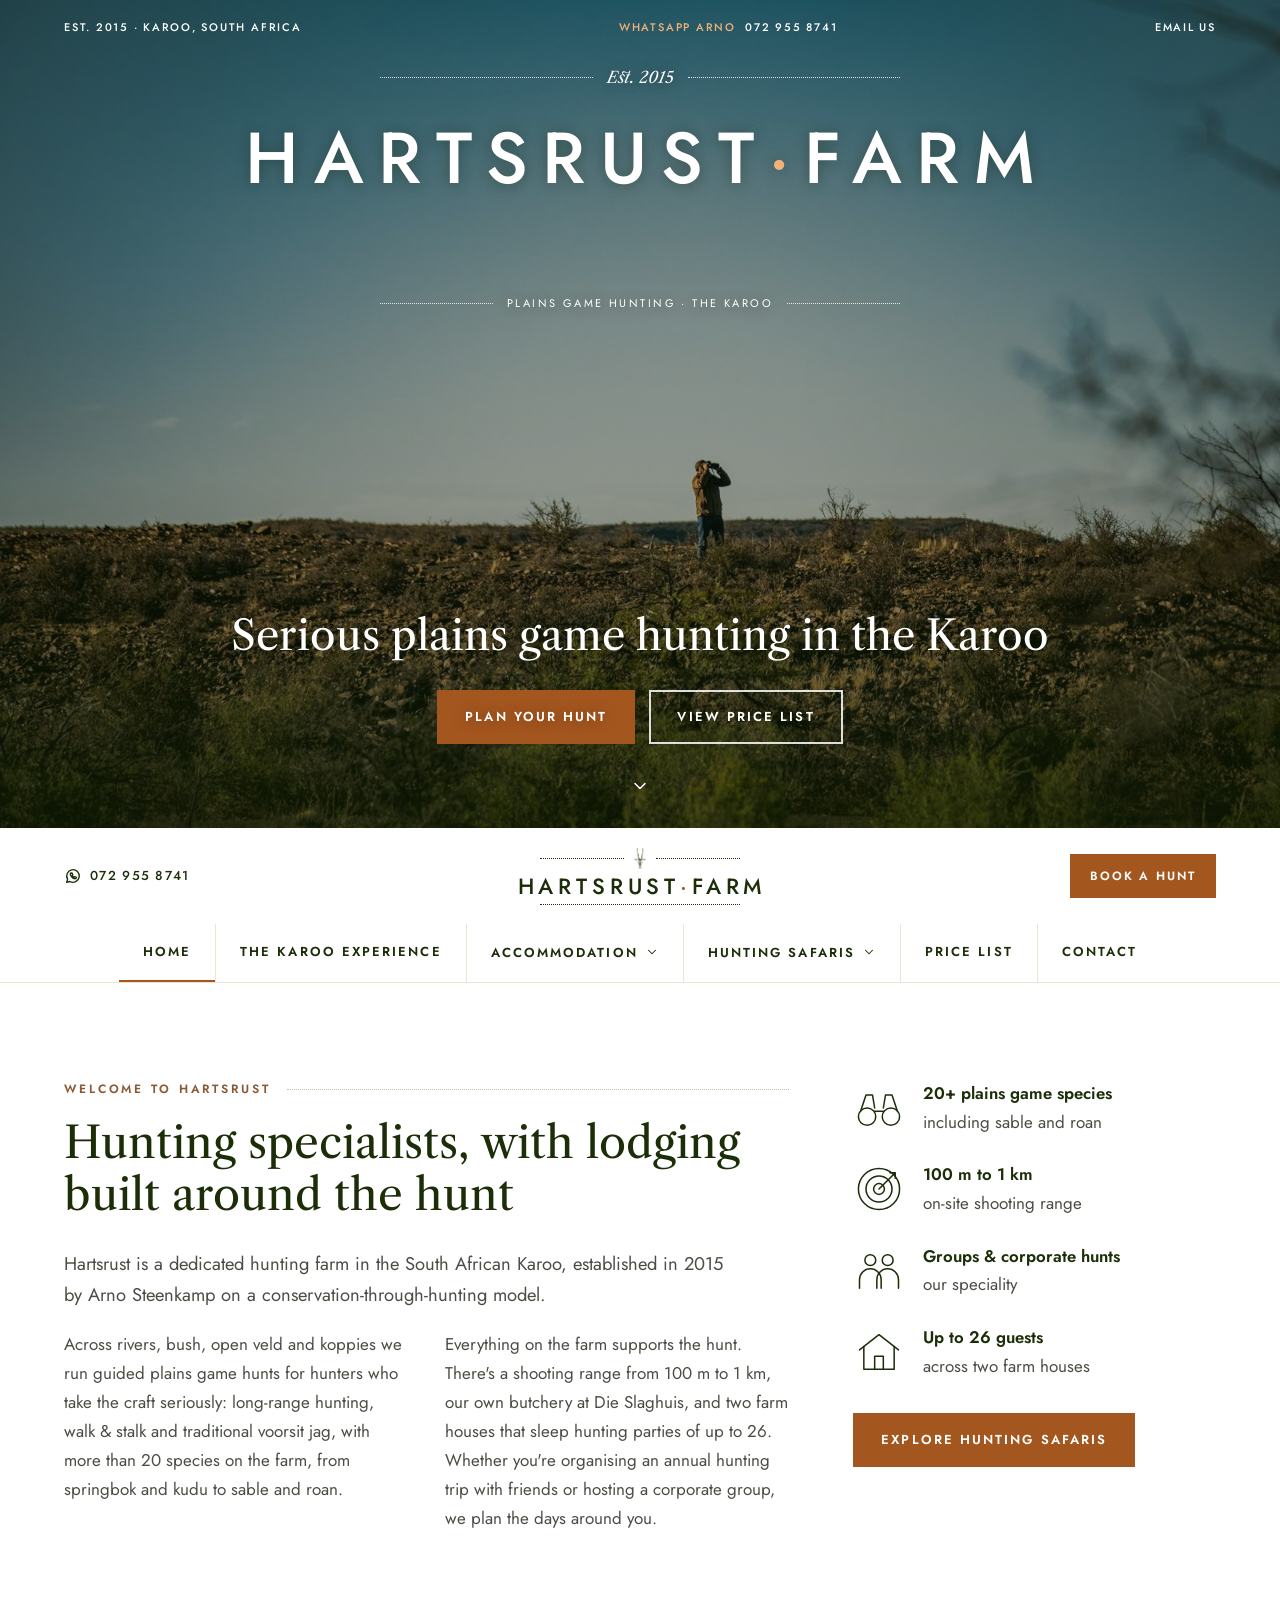
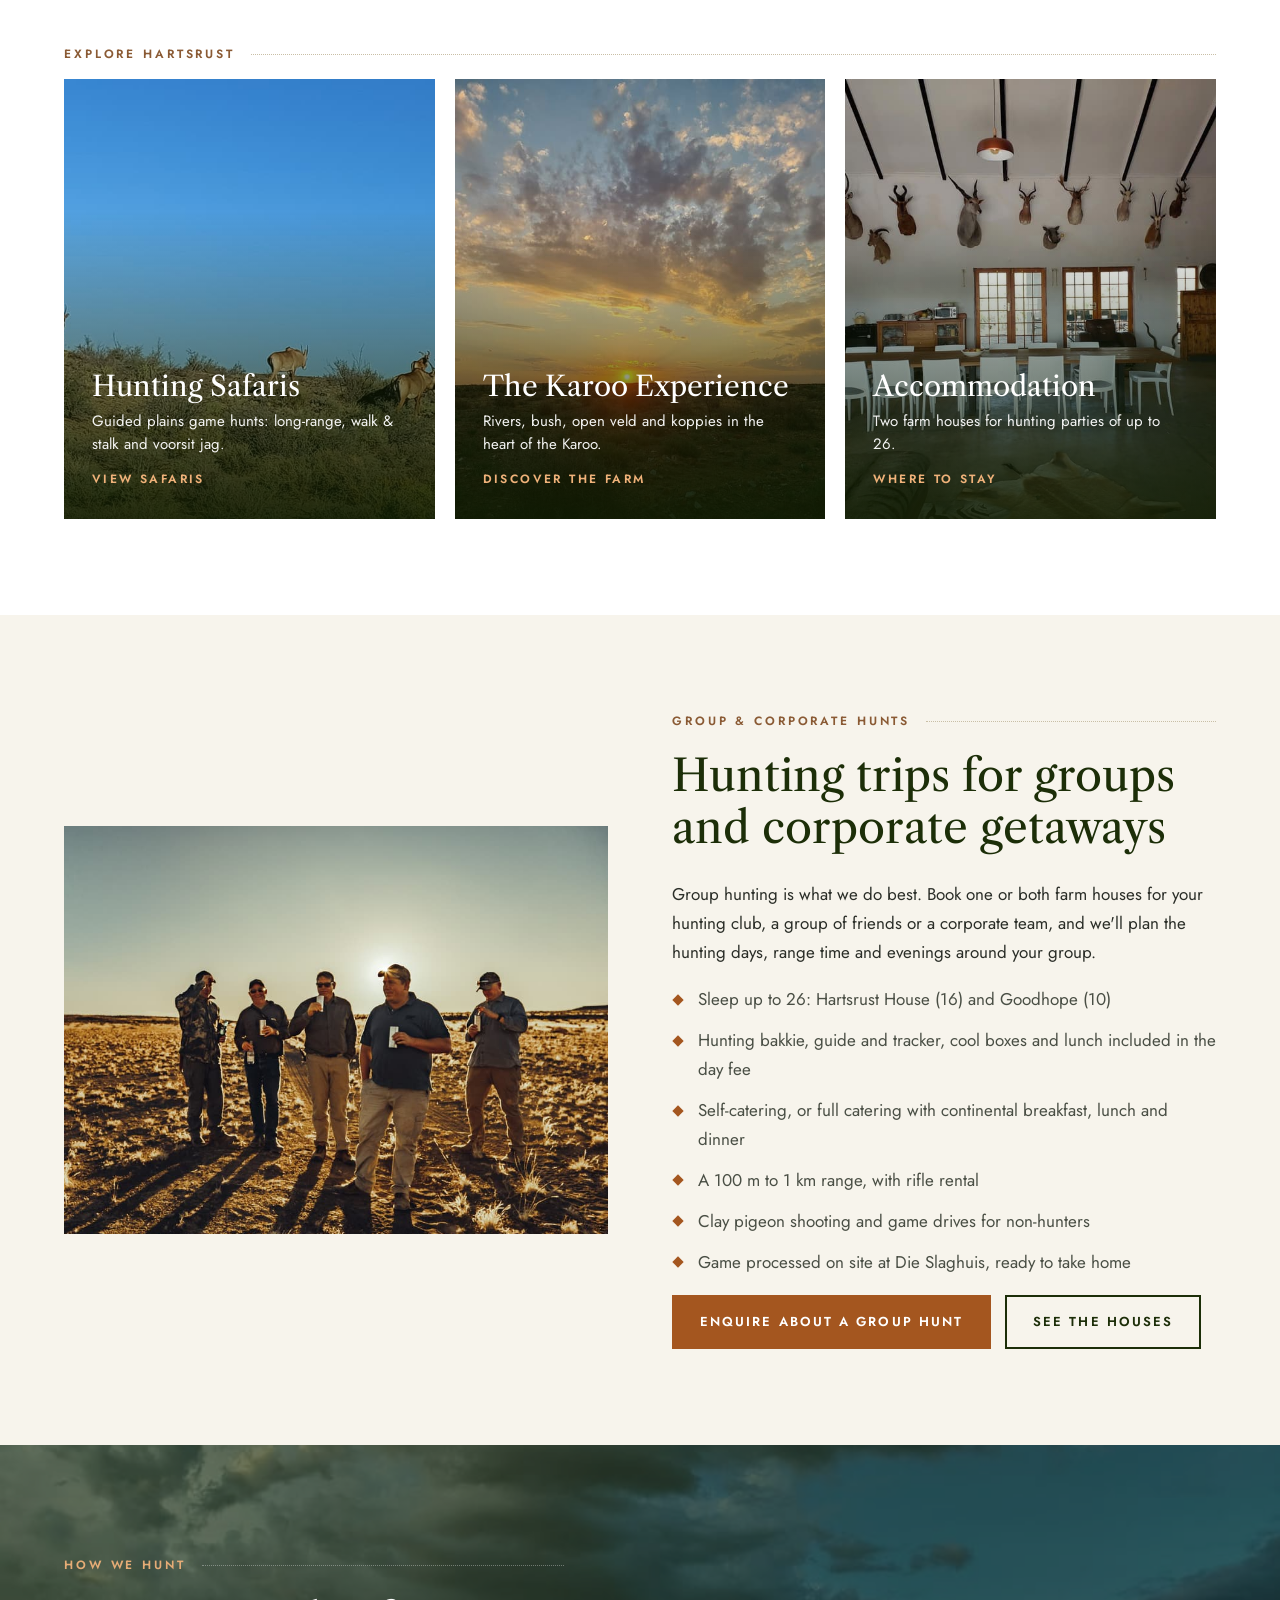
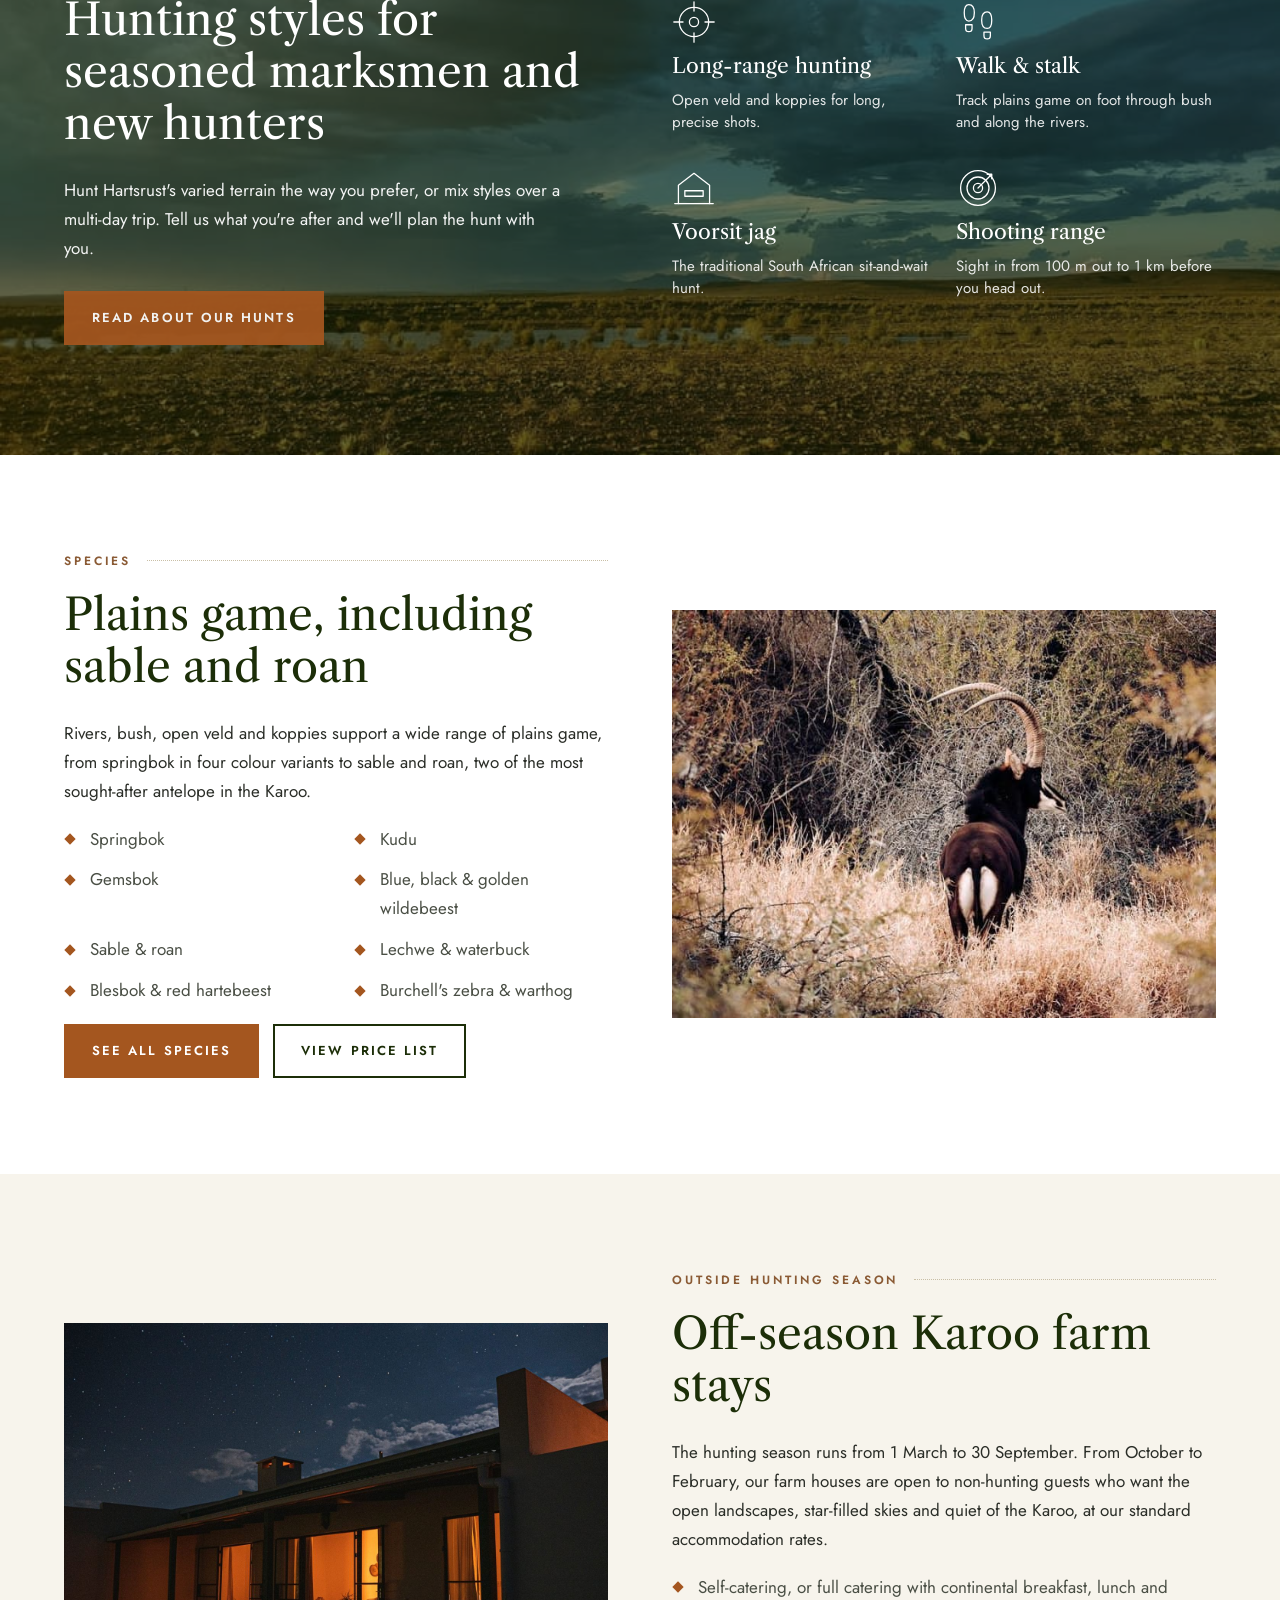
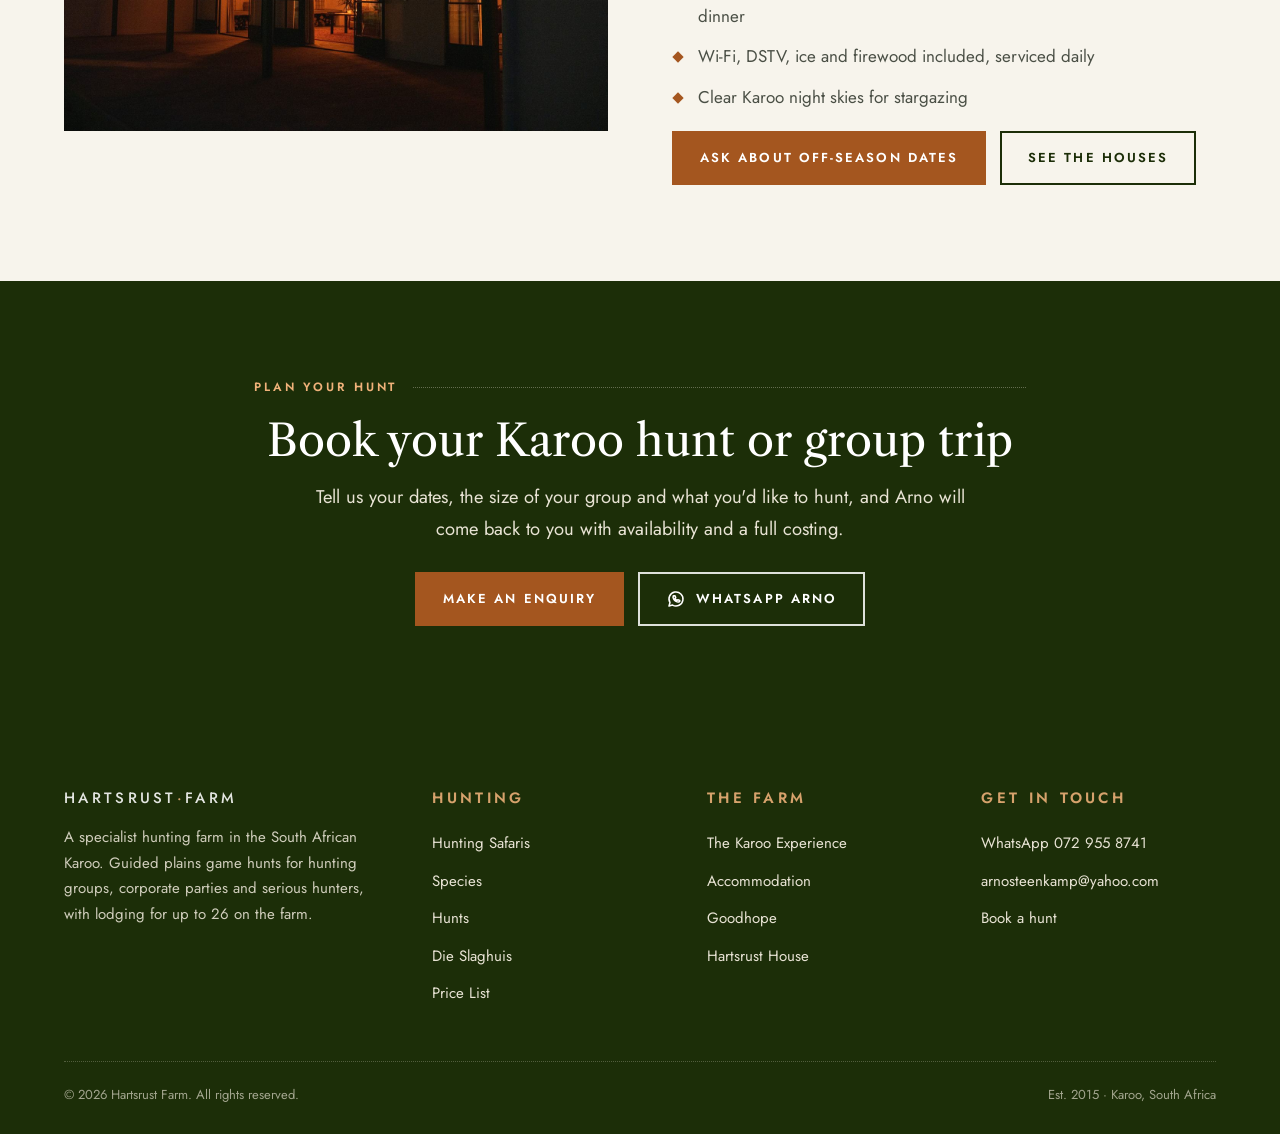
==== commit 7eb6debc: "New car-free hero, price list matched to PDF, content corrections - Home hero uses the hunter-on-the" ====
--- a/index.html
+++ b/index.html
@@ -4,27 +4,27 @@
 <meta charset="UTF-8">
 <meta name="viewport" content="width=device-width, initial-scale=1.0">
 <title>Karoo Hunting Farm | Plains Game &amp; Group Hunts | Hartsrust</title>
-<meta name="description" content="Hartsrust is an 18,200-hectare working hunting farm in the Karoo, South Africa. Guided plains game hunts, a 1 km range and lodging for groups of up to 26.">
+<meta name="description" content="Hartsrust is a specialist hunting farm in the Karoo, South Africa: guided plains game hunts for groups and corporate teams, a 1 km range and lodging for up to 26.">
 <link rel="canonical" href="https://burgergw.github.io/hartsrust/">
 <meta name="theme-color" content="#1c2e08">
 <meta property="og:type" content="website">
 <meta property="og:site_name" content="Hartsrust Farm">
 <meta property="og:title" content="Karoo Hunting Farm | Plains Game &amp; Group Hunts | Hartsrust">
-<meta property="og:description" content="Hartsrust is an 18,200-hectare working hunting farm in the Karoo, South Africa. Guided plains game hunts, a 1 km range and lodging for groups of up to 26.">
+<meta property="og:description" content="Hartsrust is a specialist hunting farm in the Karoo, South Africa: guided plains game hunts for groups and corporate teams, a 1 km range and lodging for up to 26.">
 <meta property="og:url" content="https://burgergw.github.io/hartsrust/">
-<meta property="og:image" content="https://burgergw.github.io/hartsrust/images/home/landing.jpeg">
-<meta property="og:image:alt" content="Hartsrust hunting vehicle on the open Karoo veld">
+<meta property="og:image" content="https://burgergw.github.io/hartsrust/images/home/hero.jpeg">
+<meta property="og:image:alt" content="Hunter glassing for plains game from a Karoo ridge at Hartsrust">
 <meta property="og:locale" content="en_ZA">
 <meta name="twitter:card" content="summary_large_image">
 <meta name="twitter:title" content="Karoo Hunting Farm | Plains Game &amp; Group Hunts | Hartsrust">
-<meta name="twitter:description" content="Hartsrust is an 18,200-hectare working hunting farm in the Karoo, South Africa. Guided plains game hunts, a 1 km range and lodging for groups of up to 26.">
-<meta name="twitter:image" content="https://burgergw.github.io/hartsrust/images/home/landing.jpeg">
+<meta name="twitter:description" content="Hartsrust is a specialist hunting farm in the Karoo, South Africa: guided plains game hunts for groups and corporate teams, a 1 km range and lodging for up to 26.">
+<meta name="twitter:image" content="https://burgergw.github.io/hartsrust/images/home/hero.jpeg">
 <link rel="icon" type="image/png" href="images/logo/buck-mark-green.png">
 <link rel="apple-touch-icon" href="images/logo/buck-mark-green.png">
 <link rel="preconnect" href="https://fonts.googleapis.com">
 <link rel="preconnect" href="https://fonts.gstatic.com" crossorigin>
 <link rel="stylesheet" href="https://fonts.googleapis.com/css2?family=Jost:wght@400;500;600&amp;family=Libre+Caslon+Text:ital,wght@0,400;0,700;1,400&amp;display=swap">
-<link rel="stylesheet" href="css/styles.css?v=20261009b">
+<link rel="stylesheet" href="css/styles.css?v=20261010">
 <script type="application/ld+json">
 {
   "@context": "https://schema.org",
@@ -50,12 +50,12 @@
         "Hartsrust Hunting Safaris",
         "Hartsrust Karoo Experience"
       ],
-      "description": "An 18,200-hectare working hunting farm in the Karoo, South Africa, offering guided plains game hunting (long-range, walk and stalk, and voorsit jag) for individual hunters, hunting groups and corporate parties, with an on-site shooting range, abattoir and farm-house accommodation for up to 26 guests, plus off-season farm stays for non-hunting guests.",
+      "description": "A specialist hunting farm in the Karoo, South Africa, offering guided plains game hunting (long-range, walk and stalk, and voorsit jag) for hunting groups, corporate parties and individual hunters, with an on-site shooting range, butchery and farm-house accommodation for up to 26 guests, plus off-season farm stays for non-hunting guests.",
       "url": "https://burgergw.github.io/hartsrust/",
       "logo": "https://burgergw.github.io/hartsrust/images/logo/buck-mark-green.png",
       "image": [
-        "https://burgergw.github.io/hartsrust/images/home/landing.jpeg",
-        "https://burgergw.github.io/hartsrust/images/karoo/karoo-hero.jpg",
+        "https://burgergw.github.io/hartsrust/images/home/hero.jpeg",
+        "https://burgergw.github.io/hartsrust/images/karoo/karoo-1.jpeg",
         "https://burgergw.github.io/hartsrust/images/hartsrust/living-braai.jpeg"
       ],
       "telephone": "+27729558741",
@@ -71,7 +71,6 @@
         "addressCountry": "ZA"
       },
       "areaServed": "Karoo, South Africa",
-      "priceRange": "Day fee from R1,000 per person",
       "currenciesAccepted": "ZAR",
       "amenityFeature": [
         {
@@ -81,12 +80,12 @@
         },
         {
           "@type": "LocationFeatureSpecification",
-          "name": "On-site abattoir and game processing",
-          "value": true
-        },
-        {
-          "@type": "LocationFeatureSpecification",
-          "name": "Rifle hire",
+          "name": "On-site butchery and game processing",
+          "value": true
+        },
+        {
+          "@type": "LocationFeatureSpecification",
+          "name": "Rifle rental",
           "value": true
         },
         {
@@ -173,16 +172,20 @@
 <main id="main">
 
   <section class="home-hero" aria-labelledby="hero-title">
-    <img src="images/home/landing.jpeg" alt="Hartsrust hunting vehicle on the open Karoo veld in golden light" width="1600" height="1066" fetchpriority="high">
+    <img src="images/home/hero.jpeg" alt="Hunter glassing for plains game from a Karoo ridge at Hartsrust" width="1600" height="1066" fetchpriority="high" data-subject="858,598,922,738">
     <div class="home-hero-inner">
-      <p class="lockup-rule"><span class="est">Est. 2015</span></p>
-      <p class="lockup-name" aria-hidden="true">Hartsrust<span class="brand-dot">·</span>Farm</p>
-      <p class="lockup-rule">Plains game hunting · The Karoo</p>
-      <h1 id="hero-title">Serious plains game hunting in the Karoo</h1>
-      <p class="hero-sub">18,200 hectares of hunting ground for dedicated hunters, hunting groups and corporate parties, with our own range, abattoir and lodging on the farm.</p>
-      <div class="btn-row">
-        <a class="btn btn-primary" href="contact.html">Plan your hunt</a>
-        <a class="btn btn-outline-light" href="price-list.html">View trophy fees</a>
+      <div class="hero-brand">
+        <p class="lockup-rule"><span class="est">Est. 2015</span></p>
+        <p class="lockup-name" aria-hidden="true">Hartsrust<span class="brand-dot">·</span>Farm</p>
+        <p class="lockup-rule">Plains game hunting · The Karoo</p>
+      </div>
+      <div class="hero-copy">
+        <h1 id="hero-title">Serious plains game hunting in the Karoo</h1>
+        <p class="hero-sub">Specialist plains game hunting for hunting groups, corporate parties and dedicated hunters, with our own range, butchery and lodging on the farm.</p>
+        <div class="btn-row">
+          <a class="btn btn-primary" href="contact.html">Plan your hunt</a>
+          <a class="btn btn-outline-light" href="price-list.html">View price list</a>
+        </div>
       </div>
     </div>
     <a class="scroll-cue" href="#welcome" aria-label="Scroll to the introduction"><svg width="20" height="20" viewBox="0 0 24 24" fill="none" stroke="currentColor" stroke-width="1.8" stroke-linecap="round" stroke-linejoin="round" aria-hidden="true" focusable="false"><path d="M6 9l6 6 6-6"/></svg></a>
@@ -192,18 +195,18 @@
     <div class="container intro">
       <div>
         <p class="eyebrow">Welcome to Hartsrust</p>
-        <h2 id="welcome-title">A working hunting farm first, with lodging built around the hunt</h2>
+        <h2 id="welcome-title">Hunting specialists, with lodging built around the hunt</h2>
         <p class="lead">Hartsrust is a dedicated hunting farm in the South African Karoo, established in 2015 by Arno Steenkamp on a conservation-through-hunting model.</p>
         <div class="prose-cols">
-          <p>Across 18,200 hectares of rivers, bush, open veld and koppies we run guided plains game hunts for hunters who take the craft seriously: long-range hunting, walk &amp; stalk and traditional voorsit jag, with more than 20 species on the farm, from springbok and kudu to sable and roan.</p>
-          <p>Everything else on the farm supports the hunt. There's a shooting range from 100&nbsp;m to 1&nbsp;km, our own abattoir at Die Slaghuis, and two farm houses that sleep hunting parties of up to 26. Whether you're chasing a Springbuck Slam, organising an annual hunting trip or hosting a corporate group, we plan the days around you.</p>
+          <p>Across rivers, bush, open veld and koppies we run guided plains game hunts for hunters who take the craft seriously: long-range hunting, walk &amp; stalk and traditional voorsit jag, with more than 20 species on the farm, from springbok and kudu to sable and roan.</p>
+          <p>Everything on the farm supports the hunt. There's a shooting range from 100&nbsp;m to 1&nbsp;km, our own butchery at Die Slaghuis, and two farm houses that sleep hunting parties of up to 26. Whether you're organising an annual hunting trip with friends or hosting a corporate group, we plan the days around you.</p>
         </div>
       </div>
       <div>
         <ul class="fact-list">
-          <li><svg class="icon" viewBox="0 0 48 48" fill="none" stroke="currentColor" stroke-width="1.4" stroke-linecap="round" stroke-linejoin="round" aria-hidden="true" focusable="false"><path d="M4 38l12-20 8 12 5-7 15 15z"/><circle cx="35" cy="11" r="4"/></svg><div><strong>18,200 hectares</strong>of Karoo hunting ground</div></li>
           <li><svg class="icon" viewBox="0 0 48 48" fill="none" stroke="currentColor" stroke-width="1.4" stroke-linecap="round" stroke-linejoin="round" aria-hidden="true" focusable="false"><circle cx="13" cy="32" r="8"/><circle cx="35" cy="32" r="8"/><path d="M7 27l5-15h6l2 12M41 27l-5-15h-6l-2 12M20 27h8"/></svg><div><strong>20+ plains game species</strong>including sable and roan</div></li>
           <li><svg class="icon" viewBox="0 0 48 48" fill="none" stroke="currentColor" stroke-width="1.4" stroke-linecap="round" stroke-linejoin="round" aria-hidden="true" focusable="false"><circle cx="24" cy="24" r="19"/><circle cx="24" cy="24" r="12"/><circle cx="24" cy="24" r="5"/><path d="M24 24l15-15M34 9h5v5"/></svg><div><strong>100 m to 1 km</strong>on-site shooting range</div></li>
+          <li><svg class="icon" viewBox="0 0 48 48" fill="none" stroke="currentColor" stroke-width="1.4" stroke-linecap="round" stroke-linejoin="round" aria-hidden="true" focusable="false"><circle cx="16" cy="14" r="5"/><circle cx="32" cy="14" r="5"/><path d="M6 40v-8a10 10 0 0 1 20 0v8M22 40v-8a10 10 0 0 1 20 0v8"/></svg><div><strong>Groups &amp; corporate hunts</strong>our speciality</div></li>
           <li><svg class="icon" viewBox="0 0 48 48" fill="none" stroke="currentColor" stroke-width="1.4" stroke-linecap="round" stroke-linejoin="round" aria-hidden="true" focusable="false"><path d="M6 22L24 8l18 14"/><path d="M10 19v21h28V19"/><path d="M20 40V28h8v12"/></svg><div><strong>Up to 26 guests</strong>across two farm houses</div></li>
         </ul>
         <p style="margin: 32px 0 0"><a class="btn btn-primary" href="hunting-safaris.html">Explore hunting safaris</a></p>
@@ -216,7 +219,7 @@
       <h2 class="eyebrow" id="explore-title">Explore Hartsrust</h2>
       <div class="tile-grid">
         <a class="tile" href="hunting-safaris.html">
-          <img src="images/karoo/karoo-hero.jpg" alt="Aerial view of two Hartsrust hunting vehicles with a hunting party and harvested game" width="1080" height="608" loading="lazy">
+          <img src="images/karoo/karoo-1.jpeg" alt="Roan antelope on a ridge in the Karoo veld at Hartsrust" width="900" height="675" loading="lazy">
           <span class="tile-body">
             <span class="tile-title">Hunting Safaris</span>
             <span class="tile-text">Guided plains game hunts: long-range, walk &amp; stalk and voorsit jag.</span>
@@ -224,10 +227,10 @@
           </span>
         </a>
         <a class="tile" href="the-karoo-experience.html">
-          <img src="images/karoo/karoo-food.jpeg" alt="Hartsrust Hunting Safaris vehicle overlooking the Karoo plains under a storm sky" width="900" height="675" loading="lazy">
+          <img src="images/hartsrust/exterior-3.jpg" alt="Sunset over the Karoo veld at Hartsrust" width="900" height="675" loading="lazy">
           <span class="tile-body">
             <span class="tile-title">The Karoo Experience</span>
-            <span class="tile-text">18,200 hectares of rivers, bush, open veld and koppies.</span>
+            <span class="tile-text">Rivers, bush, open veld and koppies in the heart of the Karoo.</span>
             <span class="tile-more">Discover the farm</span>
           </span>
         </a>
@@ -249,13 +252,13 @@
       <div>
         <p class="eyebrow">Group &amp; corporate hunts</p>
         <h2 id="groups-title">Hunting trips for groups and corporate getaways</h2>
-        <p>Hartsrust is set up for hunting parties, not just individual hunters. Book one or both farm houses for your hunting club, a group of friends or a corporate team, and we'll plan the hunting days, range time and evenings around your group.</p>
+        <p>Group hunting is what we do best. Book one or both farm houses for your hunting club, a group of friends or a corporate team, and we'll plan the hunting days, range time and evenings around your group.</p>
         <ul class="check-list">
           <li>Sleep up to 26: Hartsrust House (16) and Goodhope (10)</li>
           <li>Hunting bakkie, guide and tracker, cool boxes and lunch included in the day fee</li>
           <li>Self-catering, or full catering with continental breakfast, lunch and dinner</li>
-          <li>A 100&nbsp;m to 1&nbsp;km range, with rifle hire including ammunition</li>
-          <li>Clay pigeon shooting, game drives and mountain biking for non-hunters</li>
+          <li>A 100&nbsp;m to 1&nbsp;km range, with rifle rental</li>
+          <li>Clay pigeon shooting and game drives for non-hunters</li>
           <li>Game processed on site at Die Slaghuis, ready to take home</li>
         </ul>
         <div class="btn-row">
@@ -288,9 +291,9 @@
     <div class="container split split-reverse">
       <div class="split-media"><img src="images/misc/landscape-1.jpeg" alt="Sable bull in the Karoo bush at Hartsrust" width="640" height="480" loading="lazy"></div>
       <div>
-        <p class="eyebrow">Species &amp; slams</p>
-        <h2 id="species-title">Plains game on 18,200 hectares</h2>
-        <p>Rivers, bush, open veld and koppies support a wide range of plains game. Take on the <strong>Springbuck Slam</strong> in all four colour variants or the <strong>Wildebeest Slam</strong> in all three, or target premium species like sable and roan.</p>
+        <p class="eyebrow">Species</p>
+        <h2 id="species-title">Plains game, including sable and roan</h2>
+        <p>Rivers, bush, open veld and koppies support a wide range of plains game, from springbok in four colour variants to sable and roan, two of the most sought-after antelope in the Karoo.</p>
         <ul class="check-list cols-2">
           <li>Springbok</li>
           <li>Kudu</li>
@@ -303,7 +306,7 @@
         </ul>
         <div class="btn-row">
           <a class="btn btn-primary" href="species.html">See all species</a>
-          <a class="btn btn-outline" href="price-list.html">Trophy fees</a>
+          <a class="btn btn-outline" href="price-list.html">View price list</a>
         </div>
       </div>
     </div>
@@ -311,15 +314,15 @@
 
   <section class="section section-cream" aria-labelledby="offseason-title">
     <div class="container split">
-      <div class="split-media"><img src="images/karoo/star-gazing.jpg" alt="The Milky Way over a Hartsrust farm house at night" width="900" height="638" loading="lazy"></div>
+      <div class="split-media"><img src="images/home/karoo-view.jpg" alt="Hartsrust farm house glowing under a starry Karoo sky" width="1600" height="1066" loading="lazy"></div>
       <div>
         <p class="eyebrow">Outside hunting season</p>
         <h2 id="offseason-title">Off-season Karoo farm stays</h2>
         <p>The hunting season runs from 1 March to 30 September. From October to February, our farm houses are open to non-hunting guests who want the open landscapes, star-filled skies and quiet of the Karoo, at our standard accommodation rates.</p>
         <ul class="check-list">
-          <li>Self-catering: R1,000 per person per night</li>
-          <li>Full catering: R2,000 per person per day</li>
+          <li>Self-catering, or full catering with continental breakfast, lunch and dinner</li>
           <li>Wi-Fi, DSTV, ice and firewood included, serviced daily</li>
+          <li>Clear Karoo night skies for stargazing</li>
         </ul>
         <div class="btn-row">
           <a class="btn btn-primary" href="contact.html">Ask about off-season dates</a>
@@ -348,7 +351,7 @@
     <div class="footer-grid">
       <div>
         <p class="footer-brand">Hartsrust<span class="brand-dot" aria-hidden="true">·</span><span class="visually-hidden"> </span>Farm</p>
-        <p>A working hunting farm on 18,200 hectares of the South African Karoo. Guided plains game hunts for serious hunters, hunting groups and corporate parties, with lodging for up to 26 on the farm.</p>
+        <p>A specialist hunting farm in the South African Karoo. Guided plains game hunts for hunting groups, corporate parties and serious hunters, with lodging for up to 26 on the farm.</p>
       </div>
       <div>
         <p class="footer-title">Hunting</p>
@@ -384,6 +387,6 @@
     </div>
   </div>
 </footer>
-<script src="js/main.js?v=20261009b"></script>
+<script src="js/main.js?v=20261010"></script>
 </body>
 </html>
--- a/css/styles.css
+++ b/css/styles.css
@@ -26,7 +26,7 @@
   --container: 1200px;
   --gutter: 24px;
   --brand-row-h: 96px;
-  --hero-h: clamp(600px, 88vh, 860px);
+  --hero-h: clamp(760px, 92vh, 900px);
   --shadow: 0 12px 32px rgba(16, 29, 3, 0.14);
 }
 
@@ -381,13 +381,13 @@
   width: 100%;
   height: 100%;
   object-fit: cover;
-  object-position: 55% 60%;
+  object-position: 50% 100%;
 }
 .home-hero::after {
   content: "";
   position: absolute;
   inset: 0;
-  background: rgba(16, 29, 3, 0.45);
+  background: linear-gradient(180deg, rgba(16, 29, 3, 0.5) 0%, rgba(16, 29, 3, 0.4) 40%, rgba(16, 29, 3, 0.38) 58%, rgba(16, 29, 3, 0.72) 100%);
 }
 .home-hero-inner {
   position: relative;
@@ -399,8 +399,12 @@
   display: flex;
   flex-direction: column;
   align-items: center;
-  gap: 18px;
-}
+  gap: 32px;
+  text-shadow: 0 1px 14px rgba(16, 29, 3, 0.35);
+}
+/* Two groups: the brand lockup up in the sky, the headline and buttons over
+   the veld, leaving the hunter on the ridge visible between them. */
+.hero-brand, .hero-copy { display: flex; flex-direction: column; align-items: center; gap: 18px; width: 100%; }
 .lockup-rule {
   display: flex;
   align-items: center;
@@ -422,7 +426,7 @@
 }
 .lockup-name .brand-dot { color: var(--accent-light); }
 .home-hero h1 {
-  margin: 22px 0 0;
+  margin: 0;
   color: var(--white);
   font-size: clamp(1.7rem, 2.6vw + 0.8rem, 2.6rem);
   line-height: 1.25;
@@ -457,7 +461,21 @@
     height: var(--hero-h);
     min-height: 0;
   }
-  .home-hero-inner { padding-top: 60px; }
+  .home-hero-inner {
+    height: 100%;
+    max-width: 960px;
+    justify-content: space-between;
+    padding: 64px 20px 84px;
+  }
+}
+@media (min-width: 700px) and (max-width: 1099px) {
+  .home-hero { min-height: clamp(720px, calc(100vh - 94px), 980px); min-height: clamp(720px, calc(100svh - 94px), 980px); }
+  .home-hero-inner { flex: 1; max-width: 960px; justify-content: space-between; padding: 56px 32px 84px; }
+}
+/* From tablet up the hero keeps just the headline and buttons over the veld,
+   so the hunter on the ridge has room above them. */
+@media (min-width: 700px) {
+  .home-hero .hero-sub { display: none; }
 }
 
 /* ==========================================================================
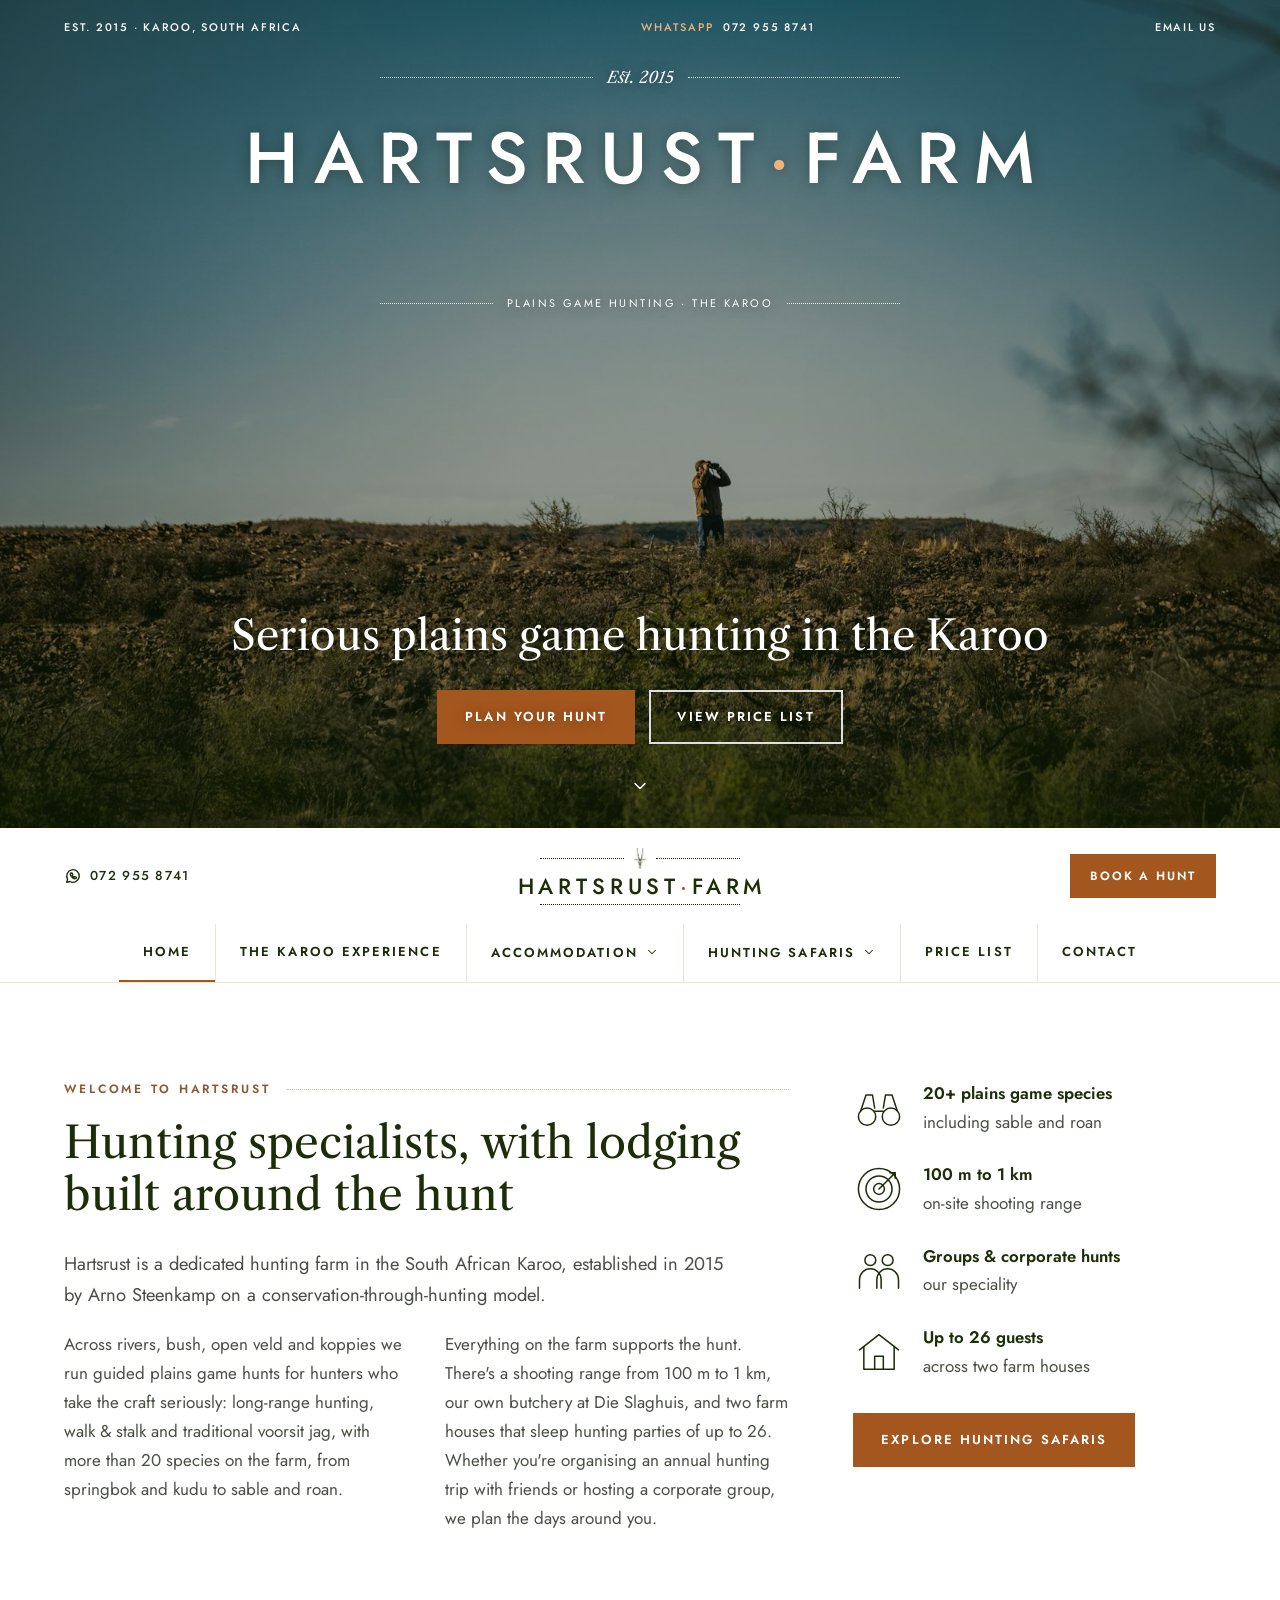
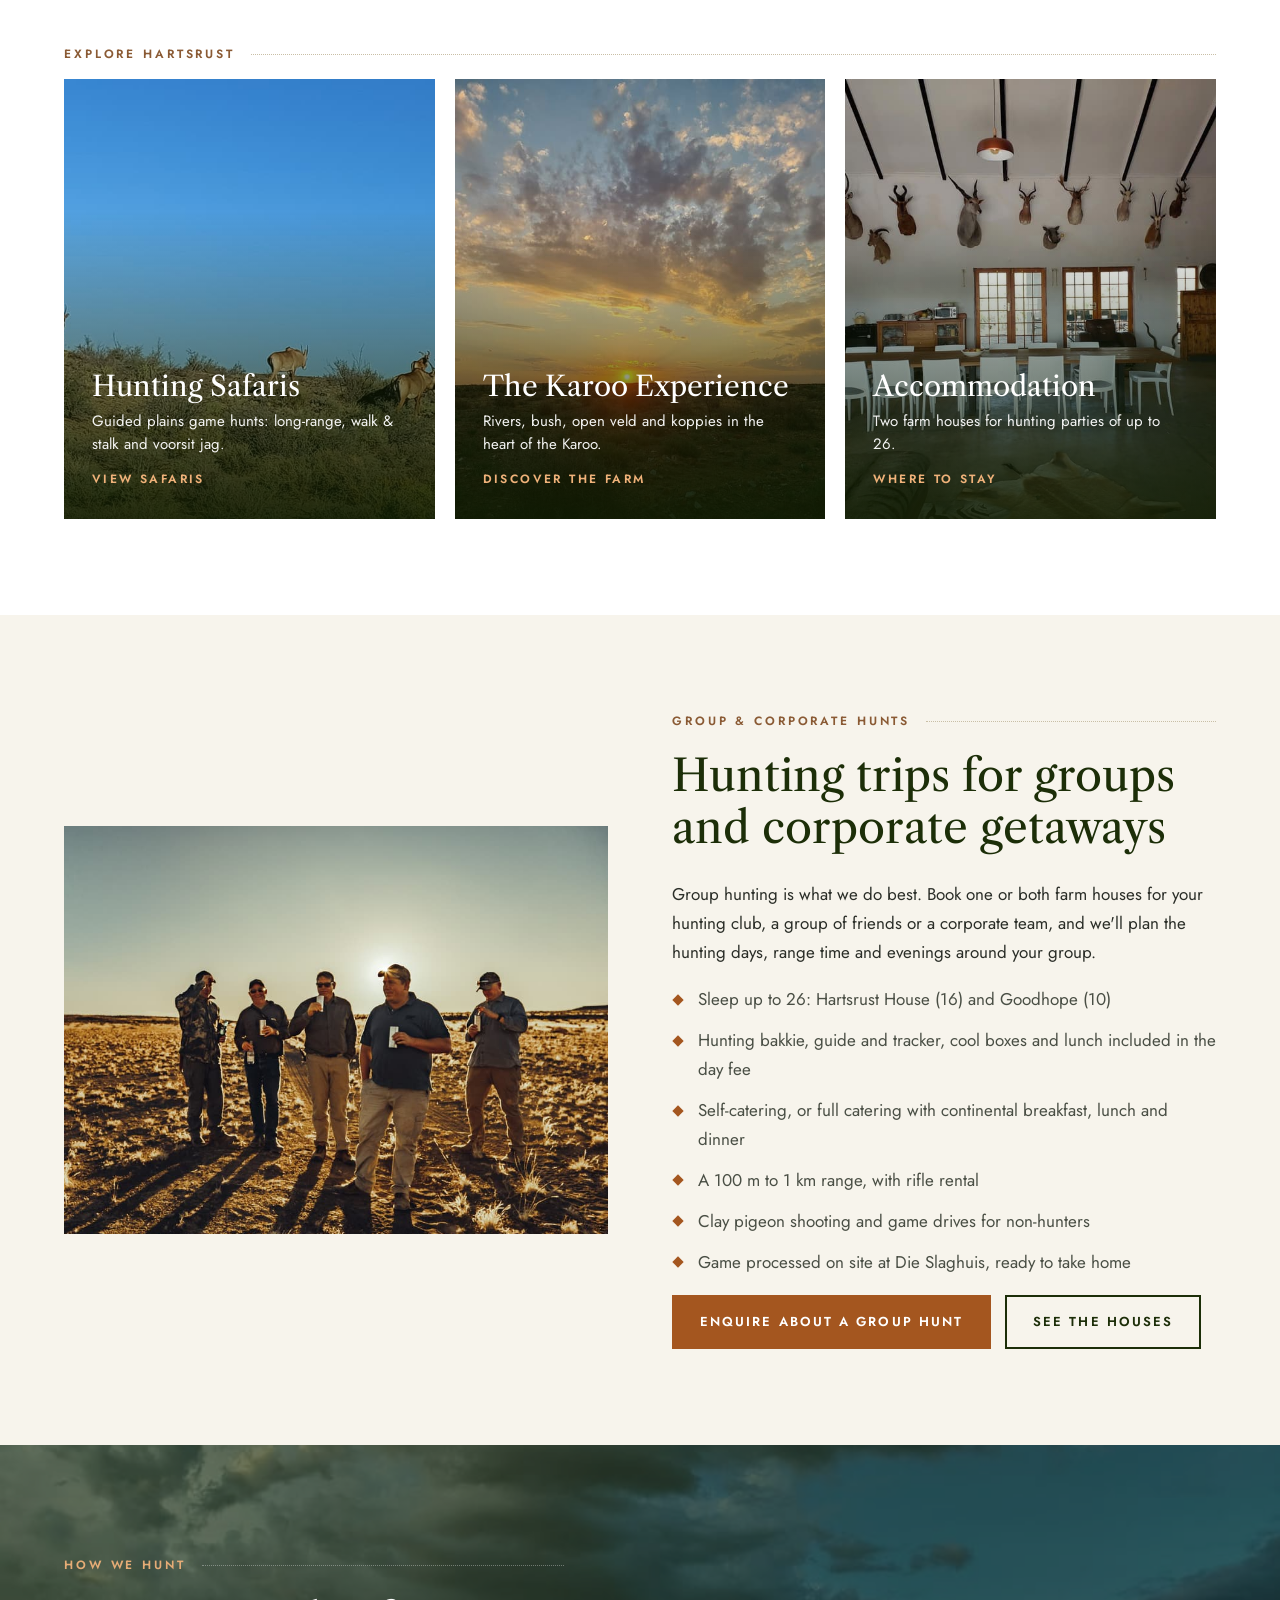
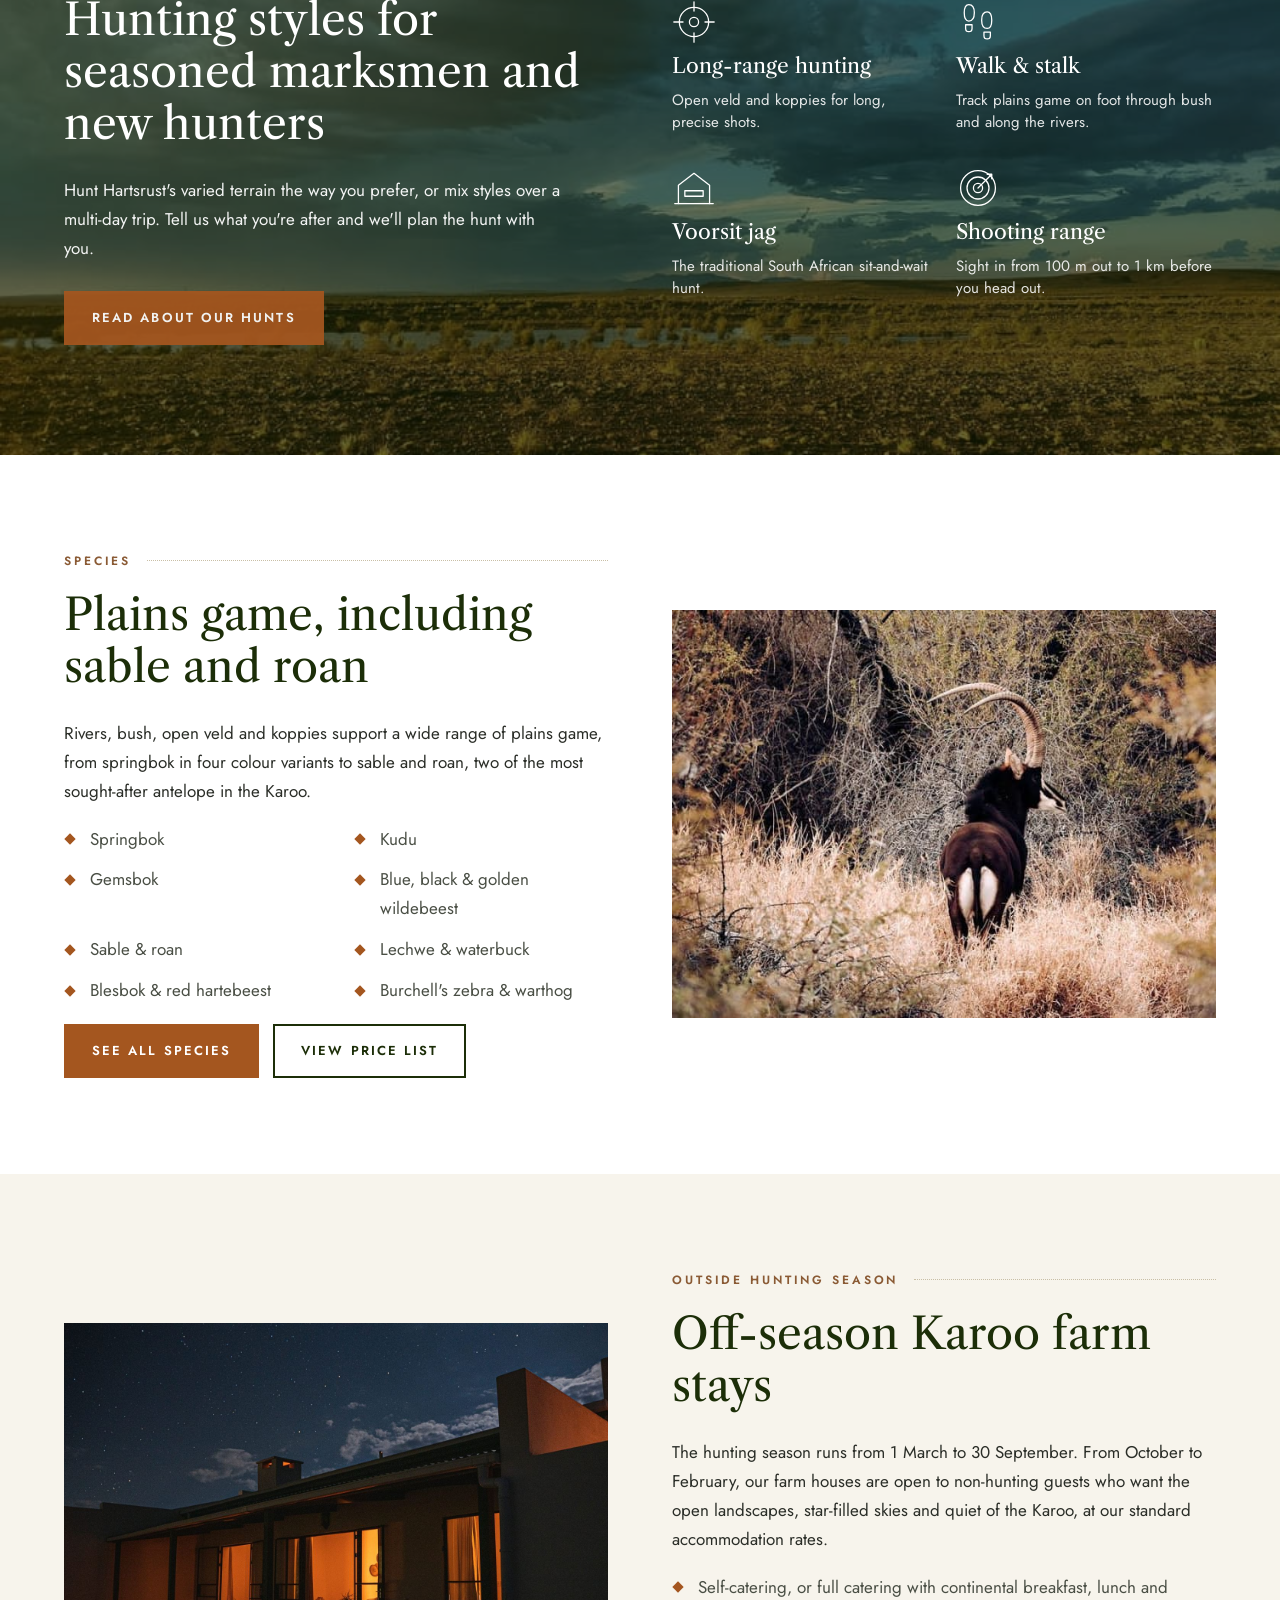
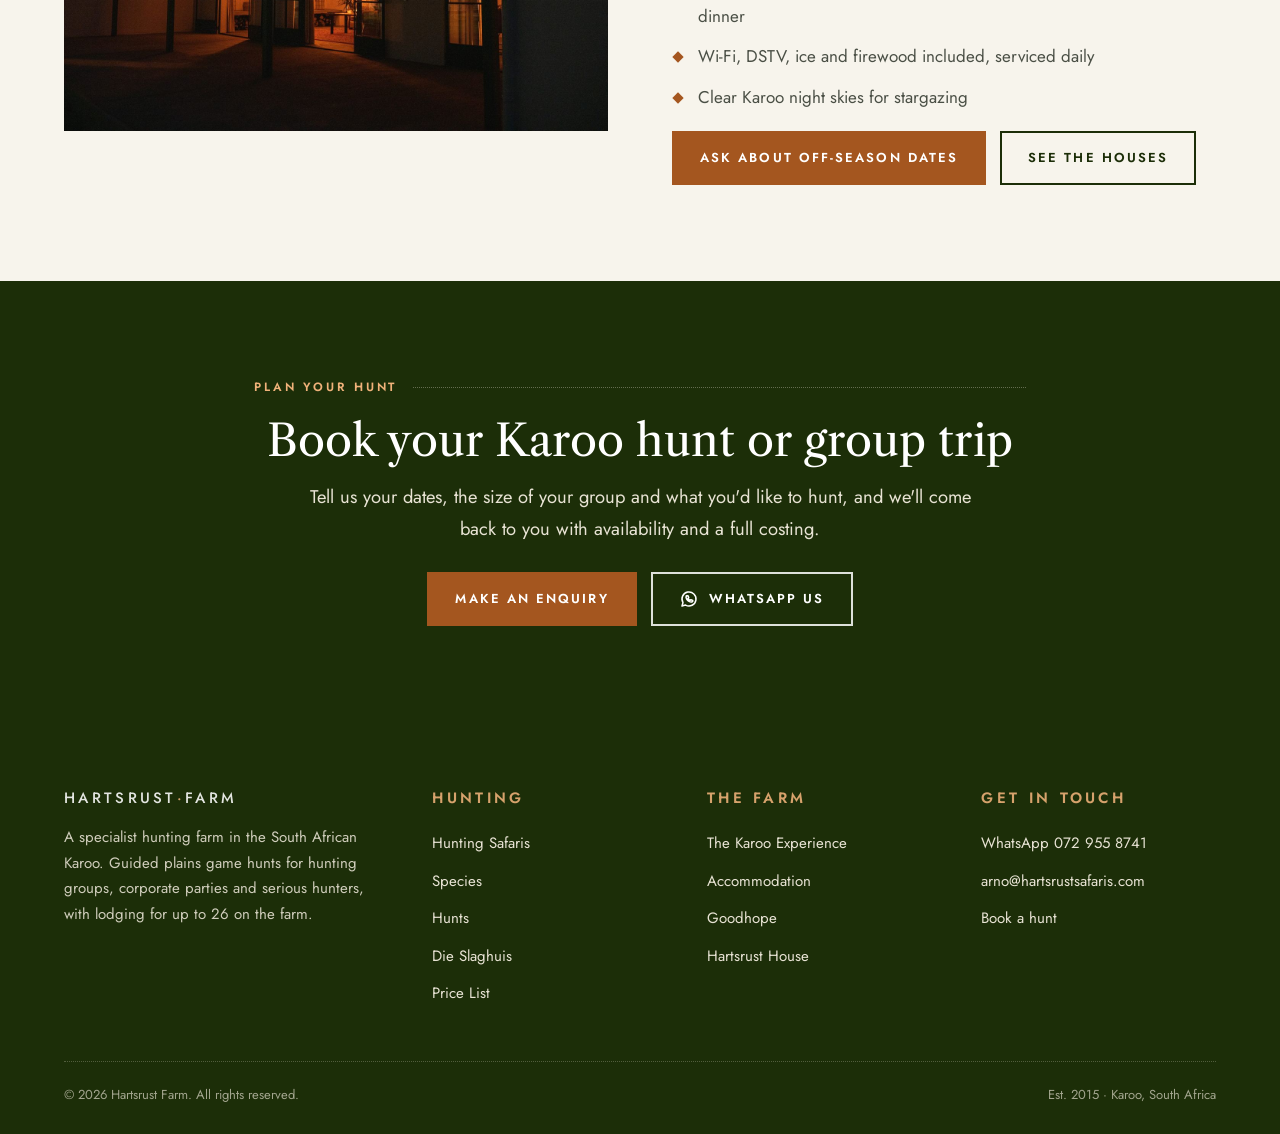
==== commit ec808d30: "New booking form, new email address and working email links - Replace the booking form download with" ====
--- a/index.html
+++ b/index.html
@@ -24,7 +24,7 @@
 <link rel="preconnect" href="https://fonts.googleapis.com">
 <link rel="preconnect" href="https://fonts.gstatic.com" crossorigin>
 <link rel="stylesheet" href="https://fonts.googleapis.com/css2?family=Jost:wght@400;500;600&amp;family=Libre+Caslon+Text:ital,wght@0,400;0,700;1,400&amp;display=swap">
-<link rel="stylesheet" href="css/styles.css?v=20261010">
+<link rel="stylesheet" href="css/styles.css?v=20261010b">
 <script type="application/ld+json">
 {
   "@context": "https://schema.org",
@@ -59,7 +59,7 @@
         "https://burgergw.github.io/hartsrust/images/hartsrust/living-braai.jpeg"
       ],
       "telephone": "+27729558741",
-      "email": "arnosteenkamp@yahoo.com",
+      "email": "arno@hartsrustsafaris.com",
       "foundingDate": "2015",
       "founder": {
         "@type": "Person",
@@ -123,8 +123,8 @@
 <div class="topbar">
   <div class="topbar-inner">
     <span class="topbar-loc">Est. 2015 · Karoo, South Africa</span>
-    <a class="topbar-call" href="https://wa.me/27729558741?text=Hi%20Arno%2C%20I%27d%20like%20to%20enquire%20about%20a%20hunt%20at%20Hartsrust." target="_blank" rel="noopener"><span class="hl">WhatsApp Arno</span>&nbsp; 072 955 8741</a>
-    <a class="topbar-mail" href="mailto:arnosteenkamp@yahoo.com">Email us</a>
+    <a class="topbar-call" href="https://wa.me/27729558741?text=Hi%2C%20I%27d%20like%20to%20enquire%20about%20a%20hunt%20at%20Hartsrust." target="_blank" rel="noopener"><span class="hl">WhatsApp</span>&nbsp; 072 955 8741</a>
+    <a class="topbar-mail" href="mailto:arno@hartsrustsafaris.com">Email us</a>
   </div>
 </div>
 
@@ -133,7 +133,7 @@
     <button class="nav-toggle" type="button" aria-expanded="false" aria-controls="main-nav" aria-label="Open menu">
       <span class="icon-open"><svg width="24" height="24" viewBox="0 0 24 24" fill="none" stroke="currentColor" stroke-width="1.8" stroke-linecap="round" stroke-linejoin="round" aria-hidden="true" focusable="false"><path d="M4 7h16M4 12h16M4 17h16"/></svg></span><span class="icon-close"><svg width="24" height="24" viewBox="0 0 24 24" fill="none" stroke="currentColor" stroke-width="1.8" stroke-linecap="round" stroke-linejoin="round" aria-hidden="true" focusable="false"><path d="M6 6l12 12M18 6L6 18"/></svg></span>
     </button>
-    <a class="header-phone" href="https://wa.me/27729558741?text=Hi%20Arno%2C%20I%27d%20like%20to%20enquire%20about%20a%20hunt%20at%20Hartsrust." target="_blank" rel="noopener"><svg width="18" height="18" viewBox="0 0 24 24" fill="none" stroke="currentColor" stroke-width="1.8" stroke-linecap="round" stroke-linejoin="round" aria-hidden="true" focusable="false"><path d="M3.6 20.4l1.2-4.1a8.4 8.4 0 1 1 3.1 3z"/><path d="M9.2 8.6c.2-.5.6-.6 1-.6h.5l1 2.2-.8 1a5.6 5.6 0 0 0 2.4 2.4l1-.8 2.2 1v.5c0 .4-.1.8-.6 1-1 .5-2.4.4-3.9-.5a8.6 8.6 0 0 1-2.8-2.8c-.9-1.5-1-2.9-.5-3.9z"/></svg> <span class="visually-hidden">WhatsApp </span>072 955 8741</a>
+    <a class="header-phone" href="https://wa.me/27729558741?text=Hi%2C%20I%27d%20like%20to%20enquire%20about%20a%20hunt%20at%20Hartsrust." target="_blank" rel="noopener"><svg width="18" height="18" viewBox="0 0 24 24" fill="none" stroke="currentColor" stroke-width="1.8" stroke-linecap="round" stroke-linejoin="round" aria-hidden="true" focusable="false"><path d="M3.6 20.4l1.2-4.1a8.4 8.4 0 1 1 3.1 3z"/><path d="M9.2 8.6c.2-.5.6-.6 1-.6h.5l1 2.2-.8 1a5.6 5.6 0 0 0 2.4 2.4l1-.8 2.2 1v.5c0 .4-.1.8-.6 1-1 .5-2.4.4-3.9-.5a8.6 8.6 0 0 1-2.8-2.8c-.9-1.5-1-2.9-.5-3.9z"/></svg> <span class="visually-hidden">WhatsApp </span>072 955 8741</a>
     <a class="brand" href="index.html">
       <span class="brand-rule"><img src="images/logo/buck-mark-green.png" alt="" width="400" height="702"></span>
       <span class="brand-name">Hartsrust<span class="brand-dot" aria-hidden="true">·</span><span class="visually-hidden"> </span>Farm</span>
@@ -336,10 +336,10 @@
     <div class="container container-narrow">
       <p class="eyebrow">Plan your hunt</p>
       <h2 id="cta-title">Book your Karoo hunt or group trip</h2>
-      <p class="lead">Tell us your dates, the size of your group and what you'd like to hunt, and Arno will come back to you with availability and a full costing.</p>
+      <p class="lead">Tell us your dates, the size of your group and what you'd like to hunt, and we'll come back to you with availability and a full costing.</p>
       <div class="btn-row">
         <a class="btn btn-primary" href="contact.html">Make an enquiry</a>
-        <a class="btn btn-outline-light" href="https://wa.me/27729558741?text=Hi%20Arno%2C%20I%27d%20like%20to%20enquire%20about%20a%20hunt%20at%20Hartsrust." target="_blank" rel="noopener"><svg width="20" height="20" viewBox="0 0 24 24" fill="none" stroke="currentColor" stroke-width="1.8" stroke-linecap="round" stroke-linejoin="round" aria-hidden="true" focusable="false"><path d="M3.6 20.4l1.2-4.1a8.4 8.4 0 1 1 3.1 3z"/><path d="M9.2 8.6c.2-.5.6-.6 1-.6h.5l1 2.2-.8 1a5.6 5.6 0 0 0 2.4 2.4l1-.8 2.2 1v.5c0 .4-.1.8-.6 1-1 .5-2.4.4-3.9-.5a8.6 8.6 0 0 1-2.8-2.8c-.9-1.5-1-2.9-.5-3.9z"/></svg> WhatsApp Arno</a>
+        <a class="btn btn-outline-light" href="https://wa.me/27729558741?text=Hi%2C%20I%27d%20like%20to%20enquire%20about%20a%20hunt%20at%20Hartsrust." target="_blank" rel="noopener"><svg width="20" height="20" viewBox="0 0 24 24" fill="none" stroke="currentColor" stroke-width="1.8" stroke-linecap="round" stroke-linejoin="round" aria-hidden="true" focusable="false"><path d="M3.6 20.4l1.2-4.1a8.4 8.4 0 1 1 3.1 3z"/><path d="M9.2 8.6c.2-.5.6-.6 1-.6h.5l1 2.2-.8 1a5.6 5.6 0 0 0 2.4 2.4l1-.8 2.2 1v.5c0 .4-.1.8-.6 1-1 .5-2.4.4-3.9-.5a8.6 8.6 0 0 1-2.8-2.8c-.9-1.5-1-2.9-.5-3.9z"/></svg> WhatsApp us</a>
       </div>
     </div>
   </section>
@@ -375,8 +375,8 @@
       <div>
         <p class="footer-title">Get in touch</p>
         <ul class="footer-links">
-          <li><a href="https://wa.me/27729558741?text=Hi%20Arno%2C%20I%27d%20like%20to%20enquire%20about%20a%20hunt%20at%20Hartsrust." target="_blank" rel="noopener">WhatsApp 072 955 8741</a></li>
-          <li><a href="mailto:arnosteenkamp@yahoo.com">arnosteenkamp@yahoo.com</a></li>
+          <li><a href="https://wa.me/27729558741?text=Hi%2C%20I%27d%20like%20to%20enquire%20about%20a%20hunt%20at%20Hartsrust." target="_blank" rel="noopener">WhatsApp 072 955 8741</a></li>
+          <li><a href="mailto:arno@hartsrustsafaris.com">arno@hartsrustsafaris.com</a></li>
           <li><a href="contact.html">Book a hunt</a></li>
         </ul>
       </div>
@@ -387,6 +387,6 @@
     </div>
   </div>
 </footer>
-<script src="js/main.js?v=20261010"></script>
+<script src="js/main.js?v=20261010b"></script>
 </body>
 </html>
--- a/css/styles.css
+++ b/css/styles.css
@@ -840,6 +840,34 @@
 .contact-card .k { display: block; font-size: 12px; font-weight: 600; letter-spacing: 0.18em; text-transform: uppercase; color: var(--muted-2); }
 .contact-card .v { display: block; font-family: var(--serif); font-size: 1.2rem; overflow-wrap: anywhere; }
 
+/* Email chooser (opened from any mailto link on desktop) */
+.mail-menu {
+  position: absolute;
+  z-index: 300;
+  min-width: 250px;
+  padding: 8px;
+  background: var(--white);
+  border: 1px solid var(--cream-2);
+  box-shadow: var(--shadow);
+}
+.mail-menu[hidden] { display: none; }
+.mail-menu-title { margin: 6px 12px 8px; font-size: 13px; color: var(--muted-2); }
+.mail-menu-title strong { color: var(--forest); font-weight: 600; }
+.mail-menu a, .mail-menu button {
+  display: block;
+  width: 100%;
+  padding: 11px 12px;
+  background: none;
+  border: 0;
+  font: inherit;
+  font-size: 15px;
+  text-align: left;
+  color: var(--forest);
+  text-decoration: none;
+  cursor: pointer;
+}
+.mail-menu a:hover, .mail-menu button:hover, .mail-menu a:focus-visible, .mail-menu button:focus-visible { background: var(--cream); color: var(--accent); }
+
 /* ==========================================================================
    Footer
    ========================================================================== */
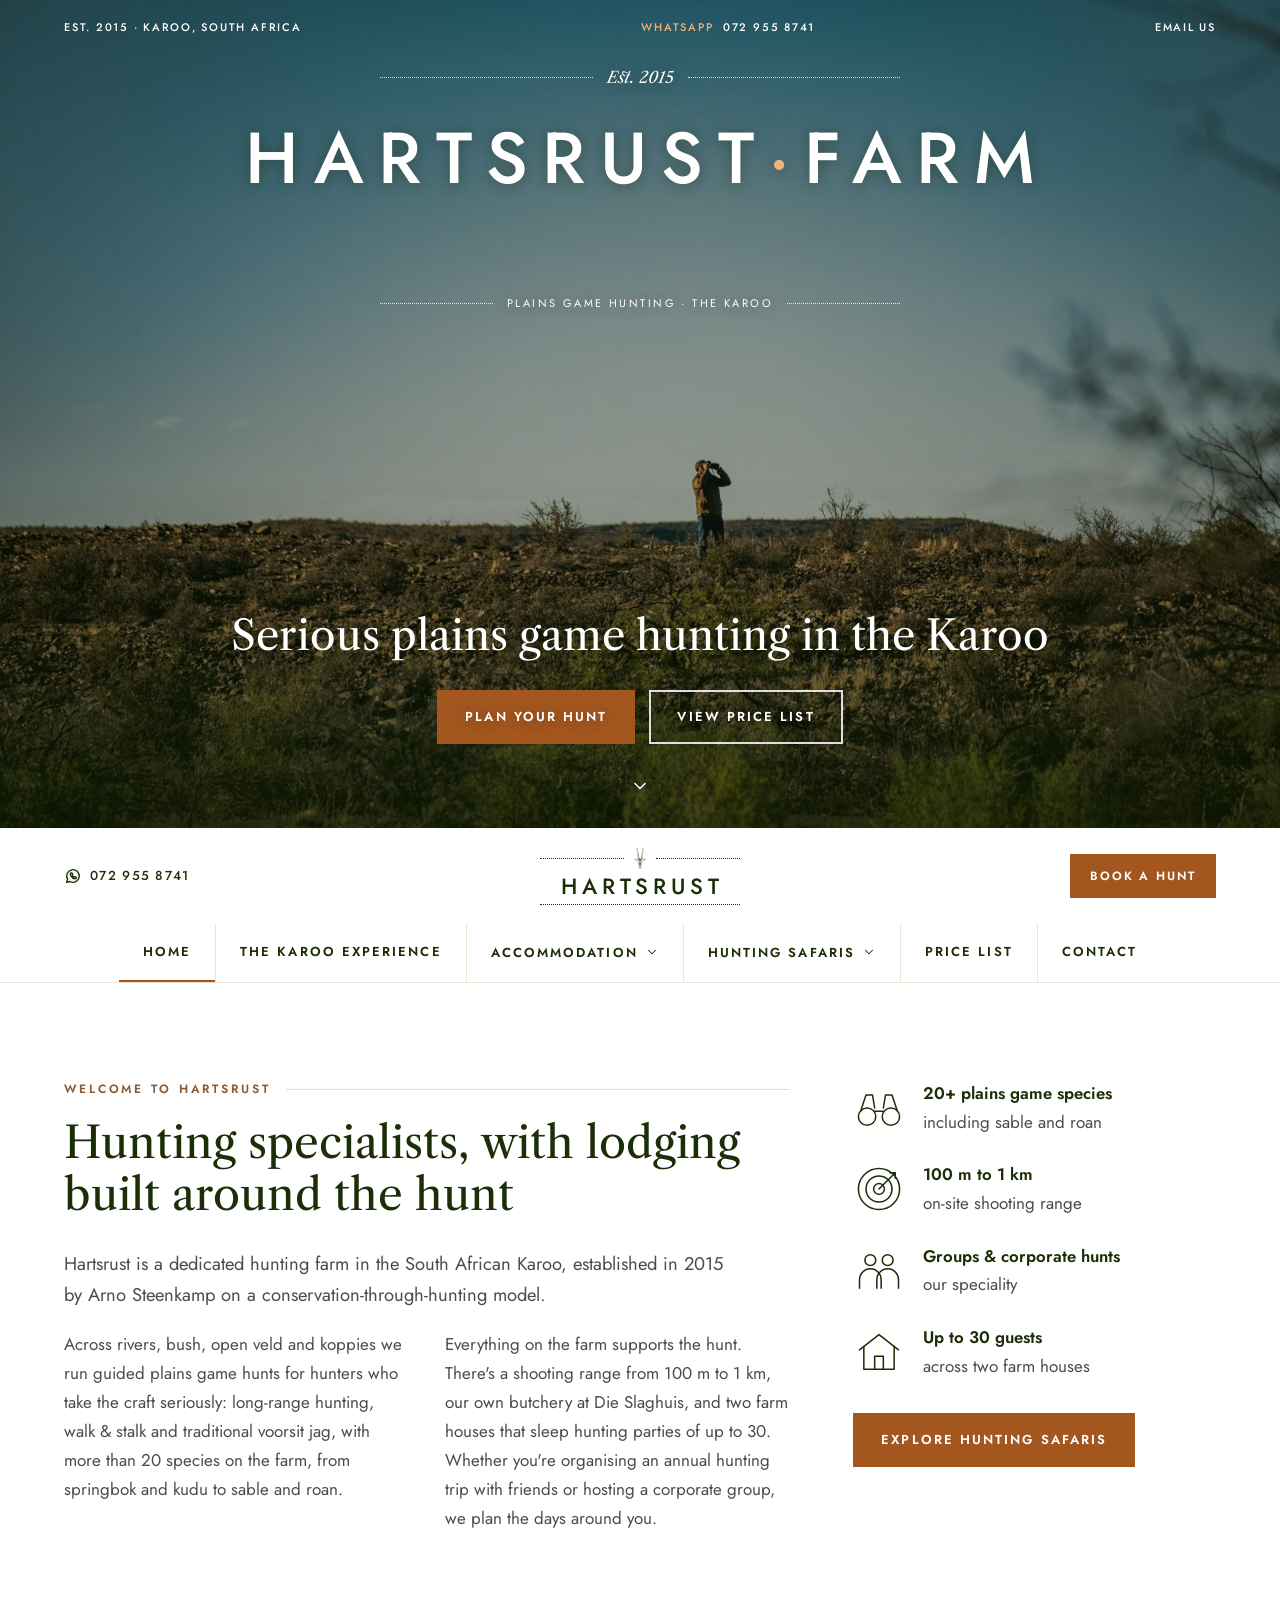
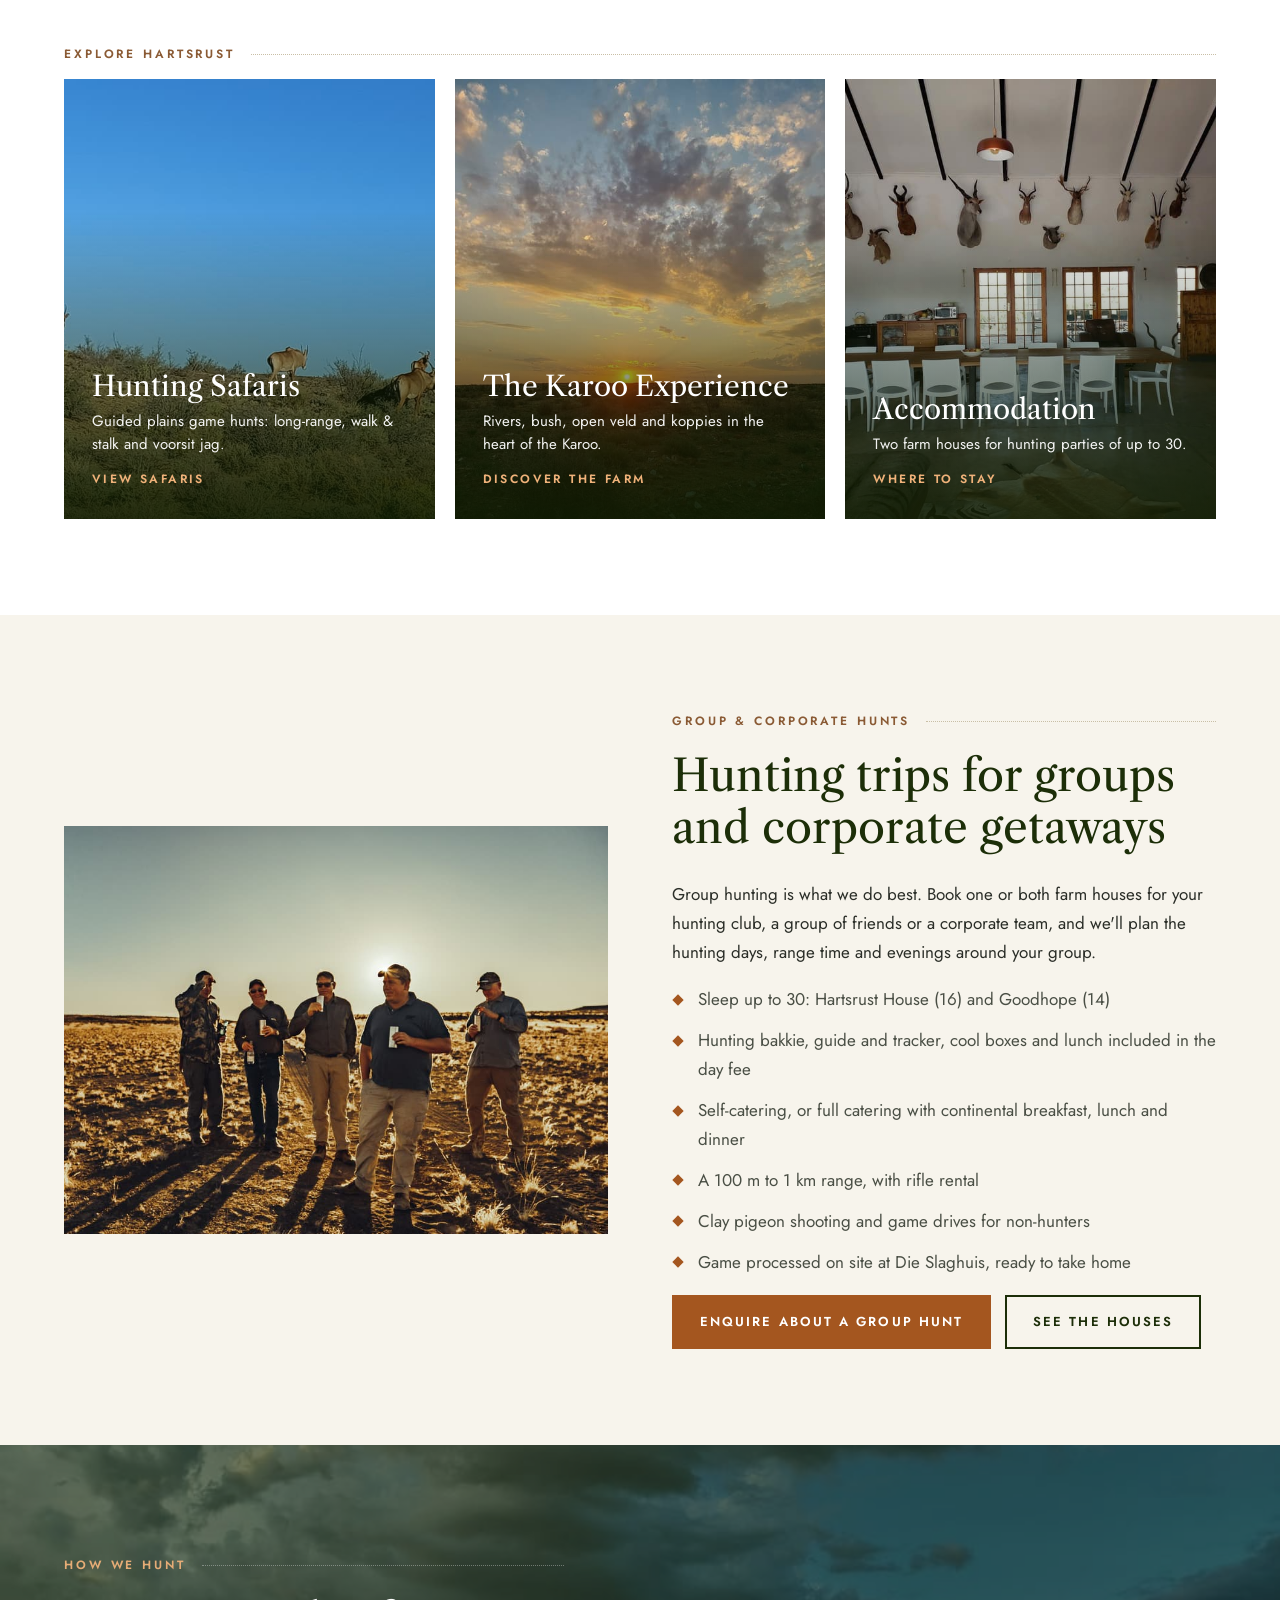
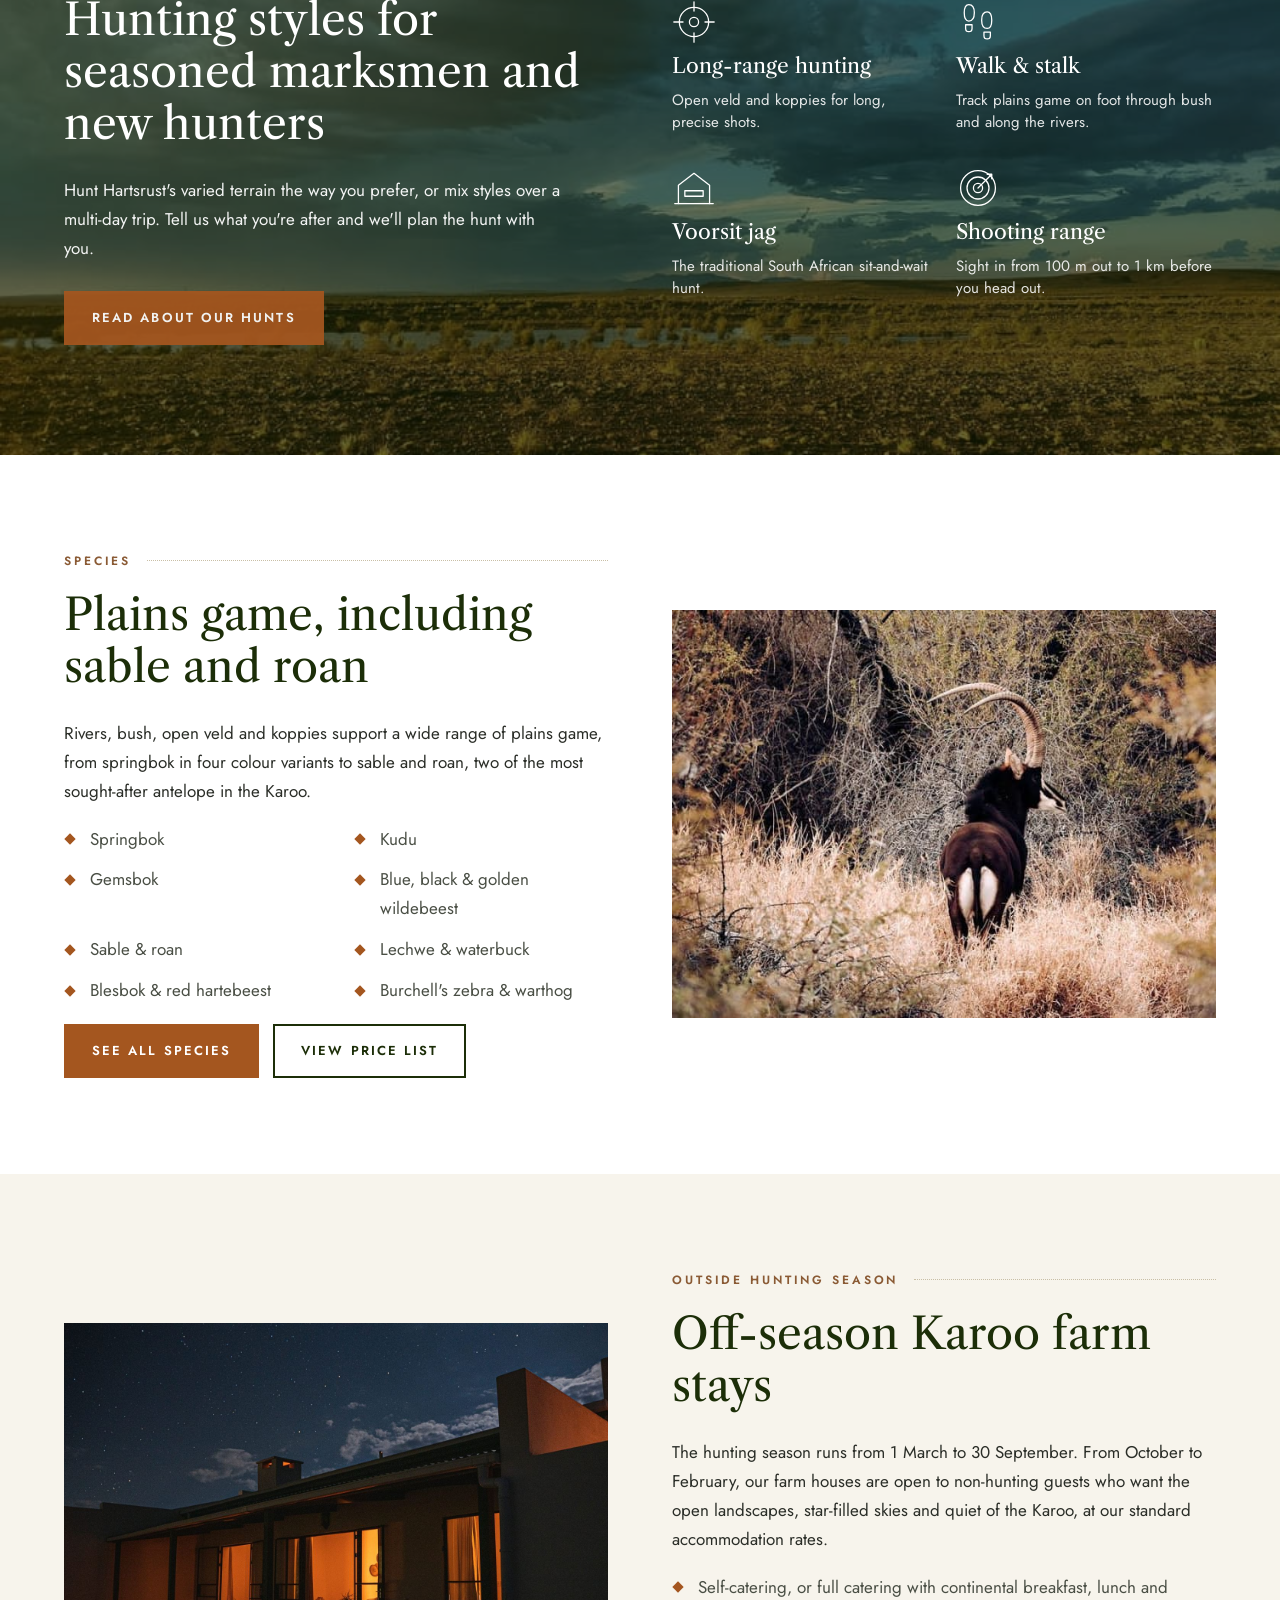
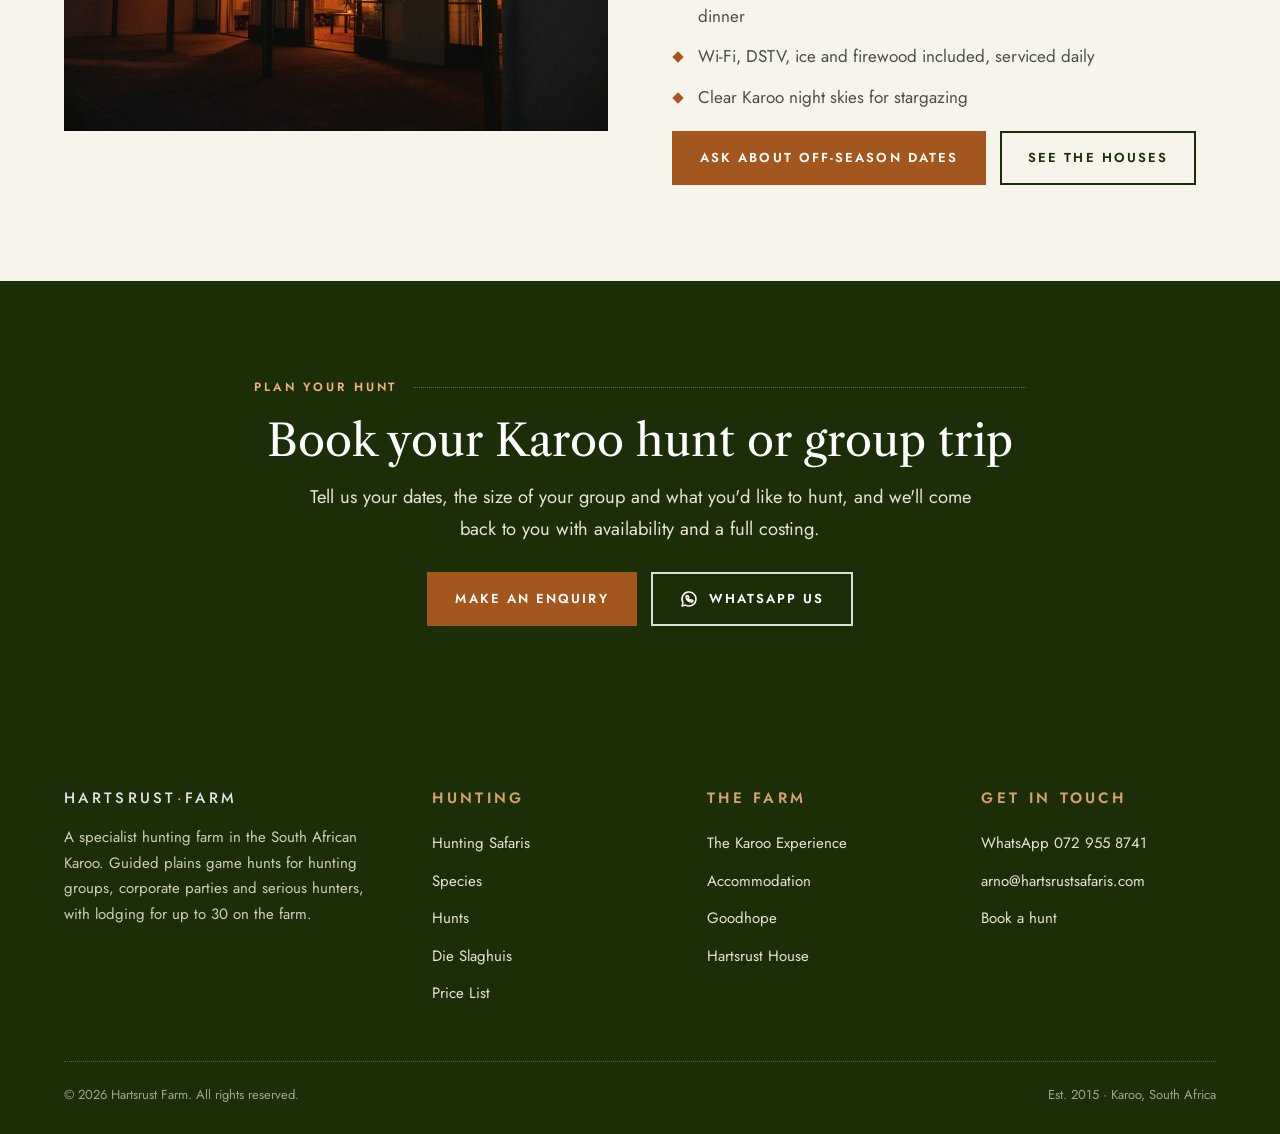
==== commit a68e3743: "Replace house photos, rename header to Hartsrust, update capacities - Goodhope and Hartsrust House g" ====
--- a/index.html
+++ b/index.html
@@ -4,20 +4,20 @@
 <meta charset="UTF-8">
 <meta name="viewport" content="width=device-width, initial-scale=1.0">
 <title>Karoo Hunting Farm | Plains Game &amp; Group Hunts | Hartsrust</title>
-<meta name="description" content="Hartsrust is a specialist hunting farm in the Karoo, South Africa: guided plains game hunts for groups and corporate teams, a 1 km range and lodging for up to 26.">
+<meta name="description" content="Hartsrust is a specialist hunting farm in the Karoo, South Africa: guided plains game hunts for groups and corporate teams, a 1 km range and lodging for up to 30.">
 <link rel="canonical" href="https://burgergw.github.io/hartsrust/">
 <meta name="theme-color" content="#1c2e08">
 <meta property="og:type" content="website">
 <meta property="og:site_name" content="Hartsrust Farm">
 <meta property="og:title" content="Karoo Hunting Farm | Plains Game &amp; Group Hunts | Hartsrust">
-<meta property="og:description" content="Hartsrust is a specialist hunting farm in the Karoo, South Africa: guided plains game hunts for groups and corporate teams, a 1 km range and lodging for up to 26.">
+<meta property="og:description" content="Hartsrust is a specialist hunting farm in the Karoo, South Africa: guided plains game hunts for groups and corporate teams, a 1 km range and lodging for up to 30.">
 <meta property="og:url" content="https://burgergw.github.io/hartsrust/">
 <meta property="og:image" content="https://burgergw.github.io/hartsrust/images/home/hero.jpeg">
 <meta property="og:image:alt" content="Hunter glassing for plains game from a Karoo ridge at Hartsrust">
 <meta property="og:locale" content="en_ZA">
 <meta name="twitter:card" content="summary_large_image">
 <meta name="twitter:title" content="Karoo Hunting Farm | Plains Game &amp; Group Hunts | Hartsrust">
-<meta name="twitter:description" content="Hartsrust is a specialist hunting farm in the Karoo, South Africa: guided plains game hunts for groups and corporate teams, a 1 km range and lodging for up to 26.">
+<meta name="twitter:description" content="Hartsrust is a specialist hunting farm in the Karoo, South Africa: guided plains game hunts for groups and corporate teams, a 1 km range and lodging for up to 30.">
 <meta name="twitter:image" content="https://burgergw.github.io/hartsrust/images/home/hero.jpeg">
 <link rel="icon" type="image/png" href="images/logo/buck-mark-green.png">
 <link rel="apple-touch-icon" href="images/logo/buck-mark-green.png">
@@ -50,7 +50,7 @@
         "Hartsrust Hunting Safaris",
         "Hartsrust Karoo Experience"
       ],
-      "description": "A specialist hunting farm in the Karoo, South Africa, offering guided plains game hunting (long-range, walk and stalk, and voorsit jag) for hunting groups, corporate parties and individual hunters, with an on-site shooting range, butchery and farm-house accommodation for up to 26 guests, plus off-season farm stays for non-hunting guests.",
+      "description": "A specialist hunting farm in the Karoo, South Africa, offering guided plains game hunting (long-range, walk and stalk, and voorsit jag) for hunting groups, corporate parties and individual hunters, with an on-site shooting range, butchery and farm-house accommodation for up to 30 guests, plus off-season farm stays for non-hunting guests.",
       "url": "https://burgergw.github.io/hartsrust/",
       "logo": "https://burgergw.github.io/hartsrust/images/logo/buck-mark-green.png",
       "image": [
@@ -136,7 +136,7 @@
     <a class="header-phone" href="https://wa.me/27729558741?text=Hi%2C%20I%27d%20like%20to%20enquire%20about%20a%20hunt%20at%20Hartsrust." target="_blank" rel="noopener"><svg width="18" height="18" viewBox="0 0 24 24" fill="none" stroke="currentColor" stroke-width="1.8" stroke-linecap="round" stroke-linejoin="round" aria-hidden="true" focusable="false"><path d="M3.6 20.4l1.2-4.1a8.4 8.4 0 1 1 3.1 3z"/><path d="M9.2 8.6c.2-.5.6-.6 1-.6h.5l1 2.2-.8 1a5.6 5.6 0 0 0 2.4 2.4l1-.8 2.2 1v.5c0 .4-.1.8-.6 1-1 .5-2.4.4-3.9-.5a8.6 8.6 0 0 1-2.8-2.8c-.9-1.5-1-2.9-.5-3.9z"/></svg> <span class="visually-hidden">WhatsApp </span>072 955 8741</a>
     <a class="brand" href="index.html">
       <span class="brand-rule"><img src="images/logo/buck-mark-green.png" alt="" width="400" height="702"></span>
-      <span class="brand-name">Hartsrust<span class="brand-dot" aria-hidden="true">·</span><span class="visually-hidden"> </span>Farm</span>
+      <span class="brand-name">Hartsrust</span>
       <span class="brand-rule-bottom"></span>
     </a>
     <a class="header-book" href="contact.html"><svg width="22" height="22" viewBox="0 0 24 24" fill="none" stroke="currentColor" stroke-width="1.8" stroke-linecap="round" stroke-linejoin="round" aria-hidden="true" focusable="false"><rect x="3" y="5" width="18" height="16" rx="1"/><path d="M3 10h18M8 3v4M16 3v4"/></svg><span class="label">Book a hunt</span></a>
@@ -199,7 +199,7 @@
         <p class="lead">Hartsrust is a dedicated hunting farm in the South African Karoo, established in 2015 by Arno Steenkamp on a conservation-through-hunting model.</p>
         <div class="prose-cols">
           <p>Across rivers, bush, open veld and koppies we run guided plains game hunts for hunters who take the craft seriously: long-range hunting, walk &amp; stalk and traditional voorsit jag, with more than 20 species on the farm, from springbok and kudu to sable and roan.</p>
-          <p>Everything on the farm supports the hunt. There's a shooting range from 100&nbsp;m to 1&nbsp;km, our own butchery at Die Slaghuis, and two farm houses that sleep hunting parties of up to 26. Whether you're organising an annual hunting trip with friends or hosting a corporate group, we plan the days around you.</p>
+          <p>Everything on the farm supports the hunt. There's a shooting range from 100&nbsp;m to 1&nbsp;km, our own butchery at Die Slaghuis, and two farm houses that sleep hunting parties of up to 30. Whether you're organising an annual hunting trip with friends or hosting a corporate group, we plan the days around you.</p>
         </div>
       </div>
       <div>
@@ -207,7 +207,7 @@
           <li><svg class="icon" viewBox="0 0 48 48" fill="none" stroke="currentColor" stroke-width="1.4" stroke-linecap="round" stroke-linejoin="round" aria-hidden="true" focusable="false"><circle cx="13" cy="32" r="8"/><circle cx="35" cy="32" r="8"/><path d="M7 27l5-15h6l2 12M41 27l-5-15h-6l-2 12M20 27h8"/></svg><div><strong>20+ plains game species</strong>including sable and roan</div></li>
           <li><svg class="icon" viewBox="0 0 48 48" fill="none" stroke="currentColor" stroke-width="1.4" stroke-linecap="round" stroke-linejoin="round" aria-hidden="true" focusable="false"><circle cx="24" cy="24" r="19"/><circle cx="24" cy="24" r="12"/><circle cx="24" cy="24" r="5"/><path d="M24 24l15-15M34 9h5v5"/></svg><div><strong>100 m to 1 km</strong>on-site shooting range</div></li>
           <li><svg class="icon" viewBox="0 0 48 48" fill="none" stroke="currentColor" stroke-width="1.4" stroke-linecap="round" stroke-linejoin="round" aria-hidden="true" focusable="false"><circle cx="16" cy="14" r="5"/><circle cx="32" cy="14" r="5"/><path d="M6 40v-8a10 10 0 0 1 20 0v8M22 40v-8a10 10 0 0 1 20 0v8"/></svg><div><strong>Groups &amp; corporate hunts</strong>our speciality</div></li>
-          <li><svg class="icon" viewBox="0 0 48 48" fill="none" stroke="currentColor" stroke-width="1.4" stroke-linecap="round" stroke-linejoin="round" aria-hidden="true" focusable="false"><path d="M6 22L24 8l18 14"/><path d="M10 19v21h28V19"/><path d="M20 40V28h8v12"/></svg><div><strong>Up to 26 guests</strong>across two farm houses</div></li>
+          <li><svg class="icon" viewBox="0 0 48 48" fill="none" stroke="currentColor" stroke-width="1.4" stroke-linecap="round" stroke-linejoin="round" aria-hidden="true" focusable="false"><path d="M6 22L24 8l18 14"/><path d="M10 19v21h28V19"/><path d="M20 40V28h8v12"/></svg><div><strong>Up to 30 guests</strong>across two farm houses</div></li>
         </ul>
         <p style="margin: 32px 0 0"><a class="btn btn-primary" href="hunting-safaris.html">Explore hunting safaris</a></p>
       </div>
@@ -238,7 +238,7 @@
           <img src="images/hartsrust/living-braai.jpeg" alt="Trophy-lined dining and braai room at Hartsrust House" width="900" height="675" loading="lazy">
           <span class="tile-body">
             <span class="tile-title">Accommodation</span>
-            <span class="tile-text">Two farm houses for hunting parties of up to 26.</span>
+            <span class="tile-text">Two farm houses for hunting parties of up to 30.</span>
             <span class="tile-more">Where to stay</span>
           </span>
         </a>
@@ -254,7 +254,7 @@
         <h2 id="groups-title">Hunting trips for groups and corporate getaways</h2>
         <p>Group hunting is what we do best. Book one or both farm houses for your hunting club, a group of friends or a corporate team, and we'll plan the hunting days, range time and evenings around your group.</p>
         <ul class="check-list">
-          <li>Sleep up to 26: Hartsrust House (16) and Goodhope (10)</li>
+          <li>Sleep up to 30: Hartsrust House (16) and Goodhope (14)</li>
           <li>Hunting bakkie, guide and tracker, cool boxes and lunch included in the day fee</li>
           <li>Self-catering, or full catering with continental breakfast, lunch and dinner</li>
           <li>A 100&nbsp;m to 1&nbsp;km range, with rifle rental</li>
@@ -351,7 +351,7 @@
     <div class="footer-grid">
       <div>
         <p class="footer-brand">Hartsrust<span class="brand-dot" aria-hidden="true">·</span><span class="visually-hidden"> </span>Farm</p>
-        <p>A specialist hunting farm in the South African Karoo. Guided plains game hunts for hunting groups, corporate parties and serious hunters, with lodging for up to 26 on the farm.</p>
+        <p>A specialist hunting farm in the South African Karoo. Guided plains game hunts for hunting groups, corporate parties and serious hunters, with lodging for up to 30 on the farm.</p>
       </div>
       <div>
         <p class="footer-title">Hunting</p>
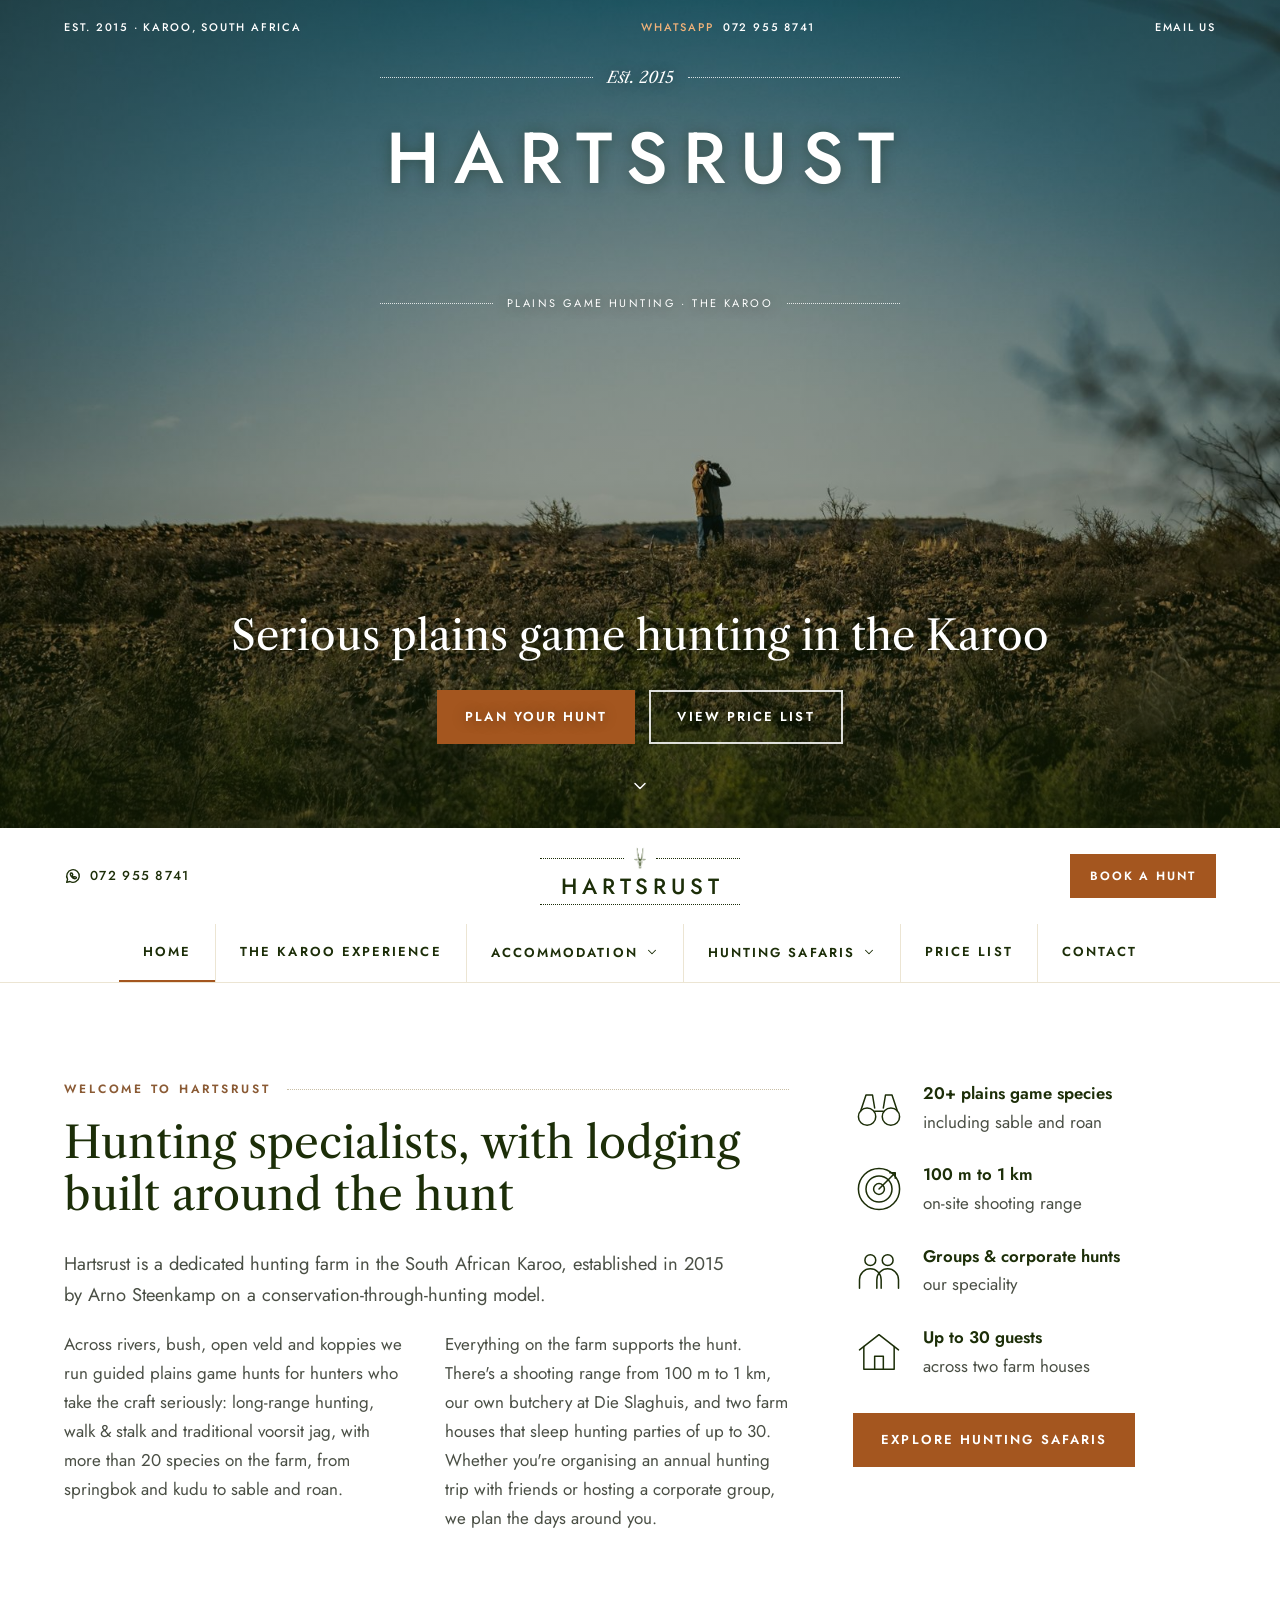
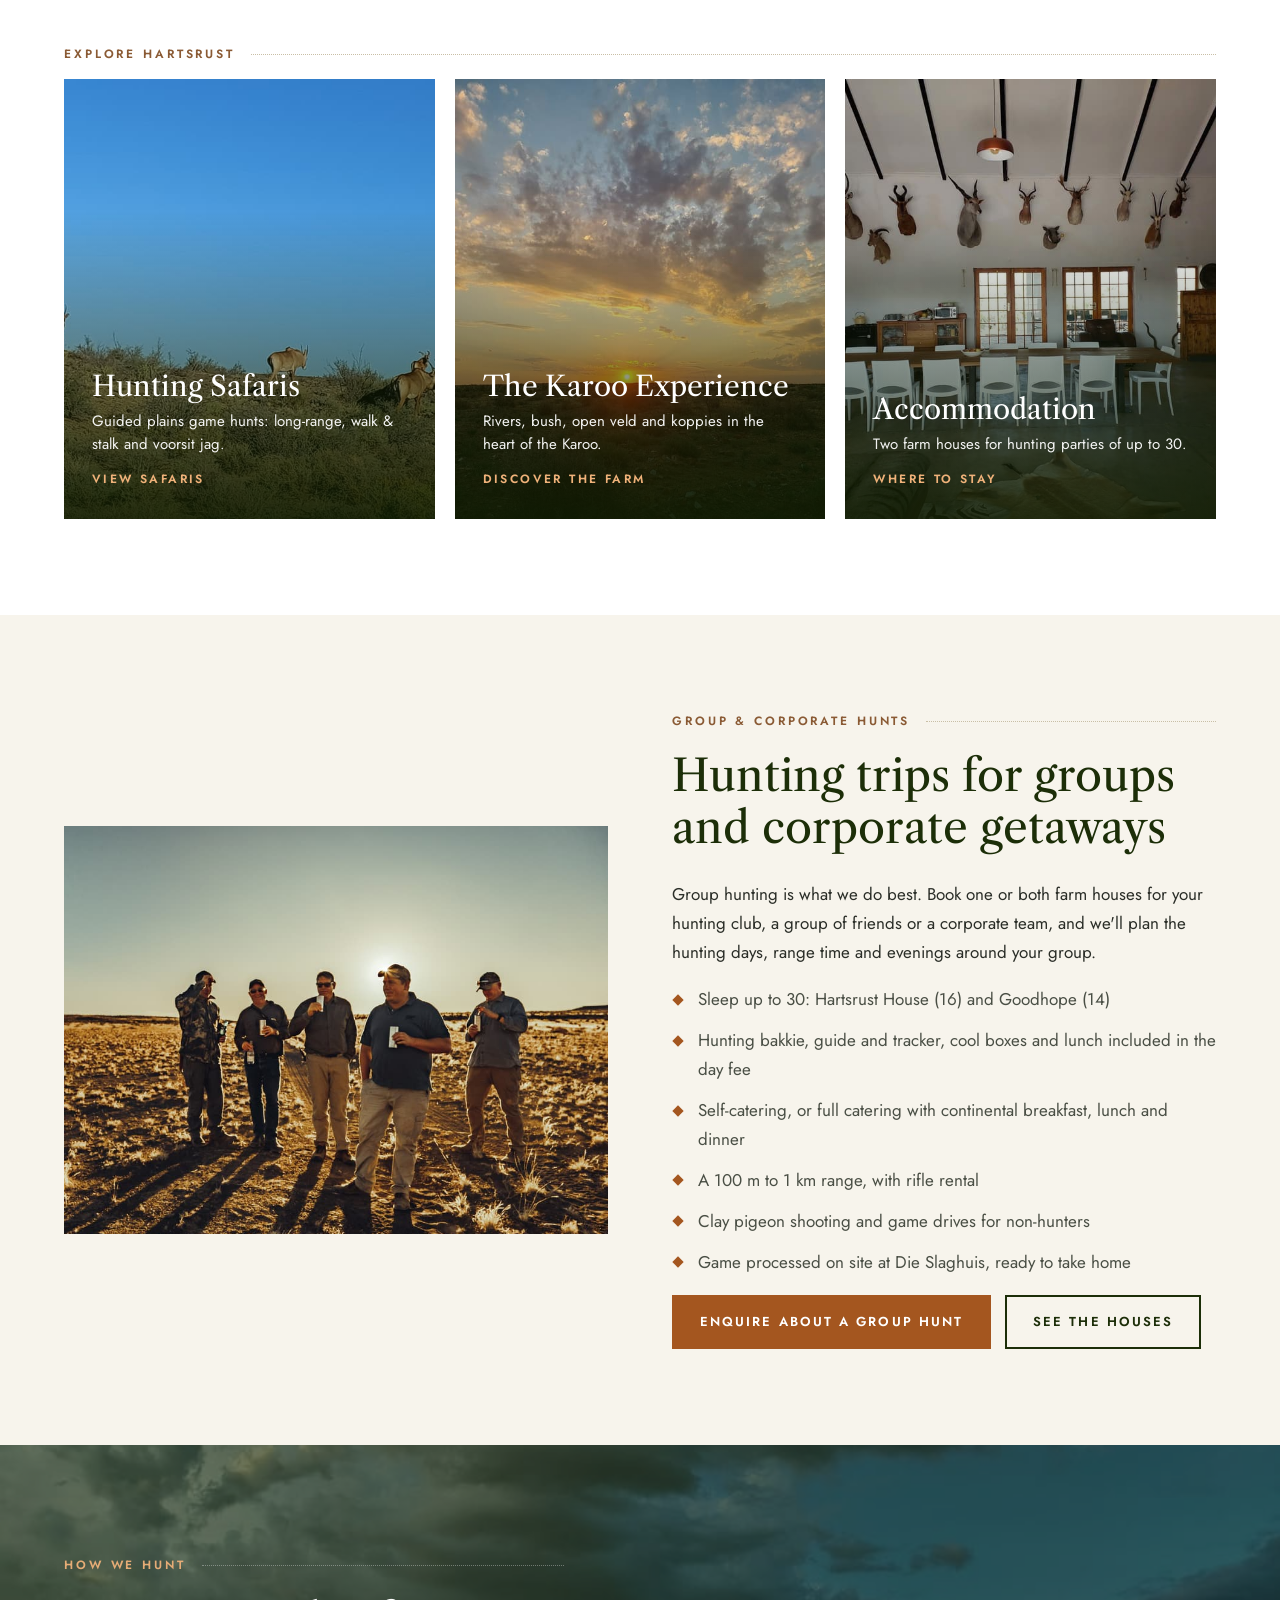
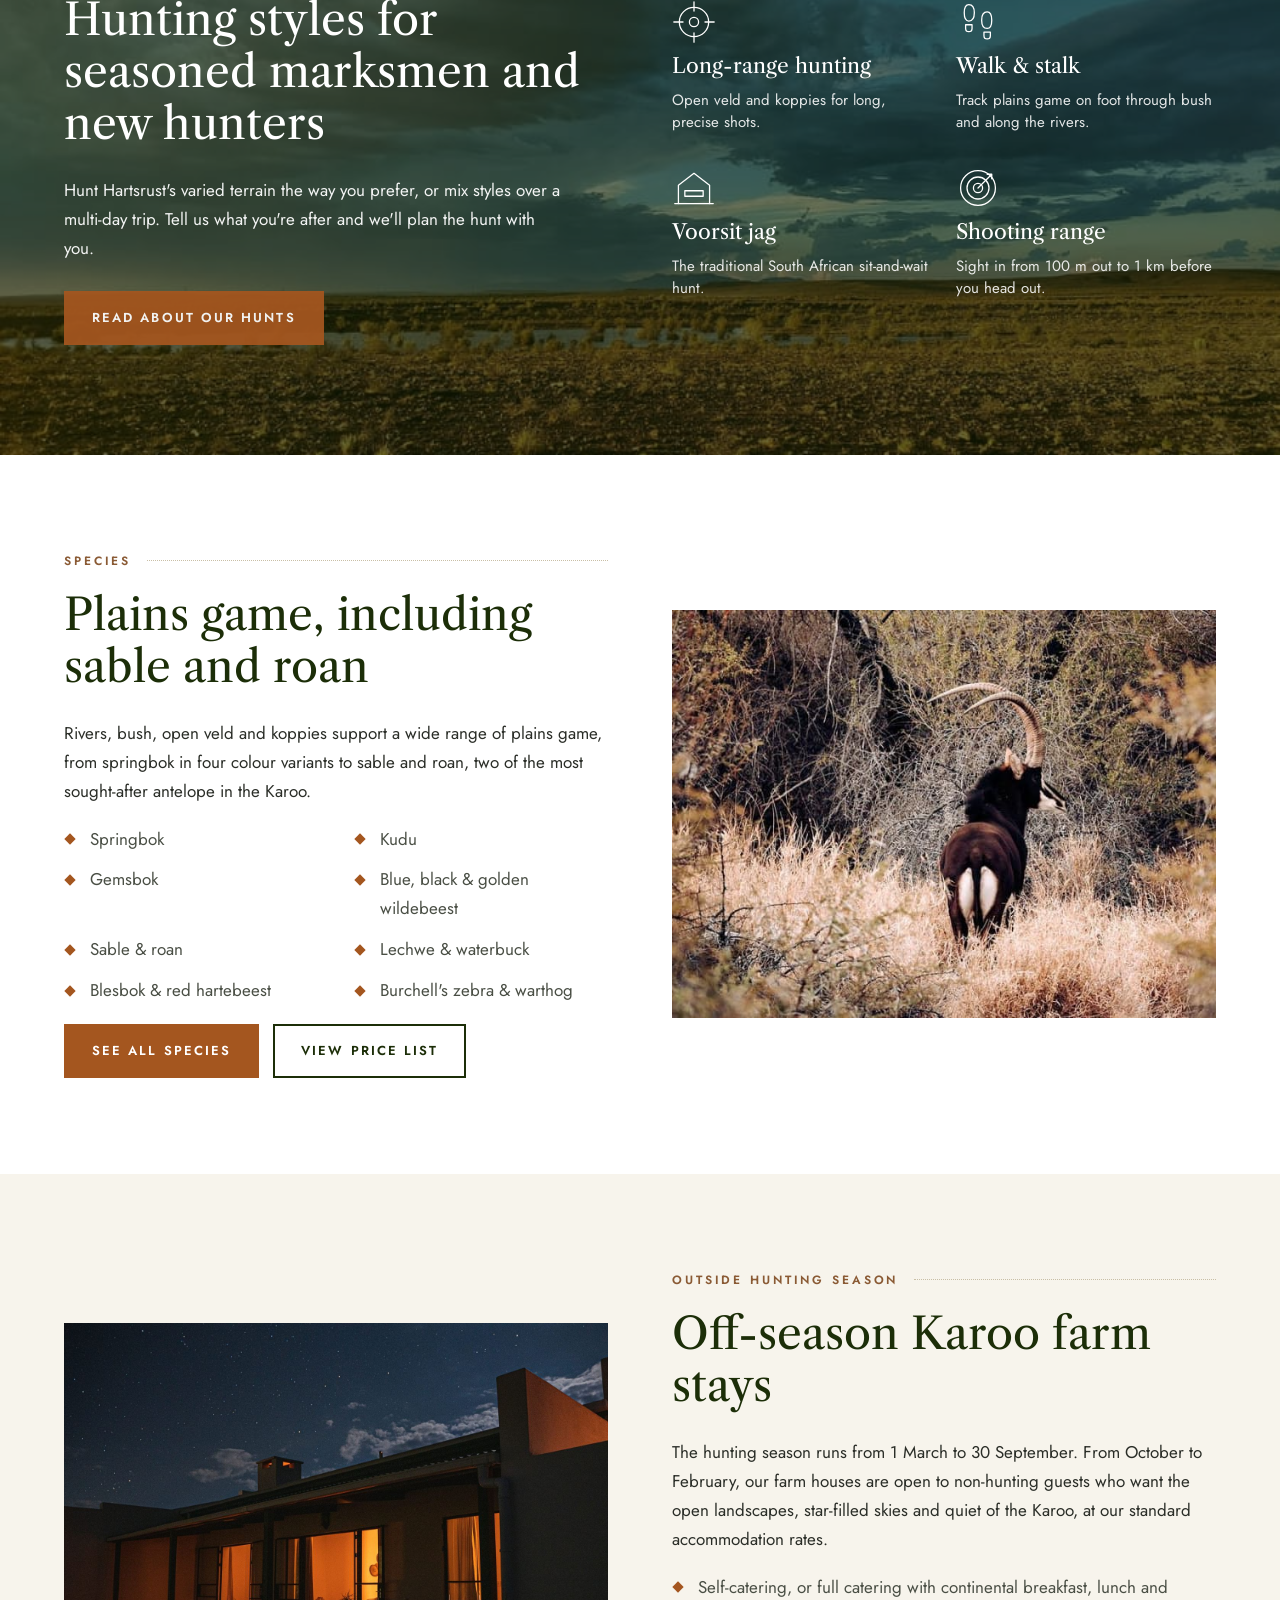
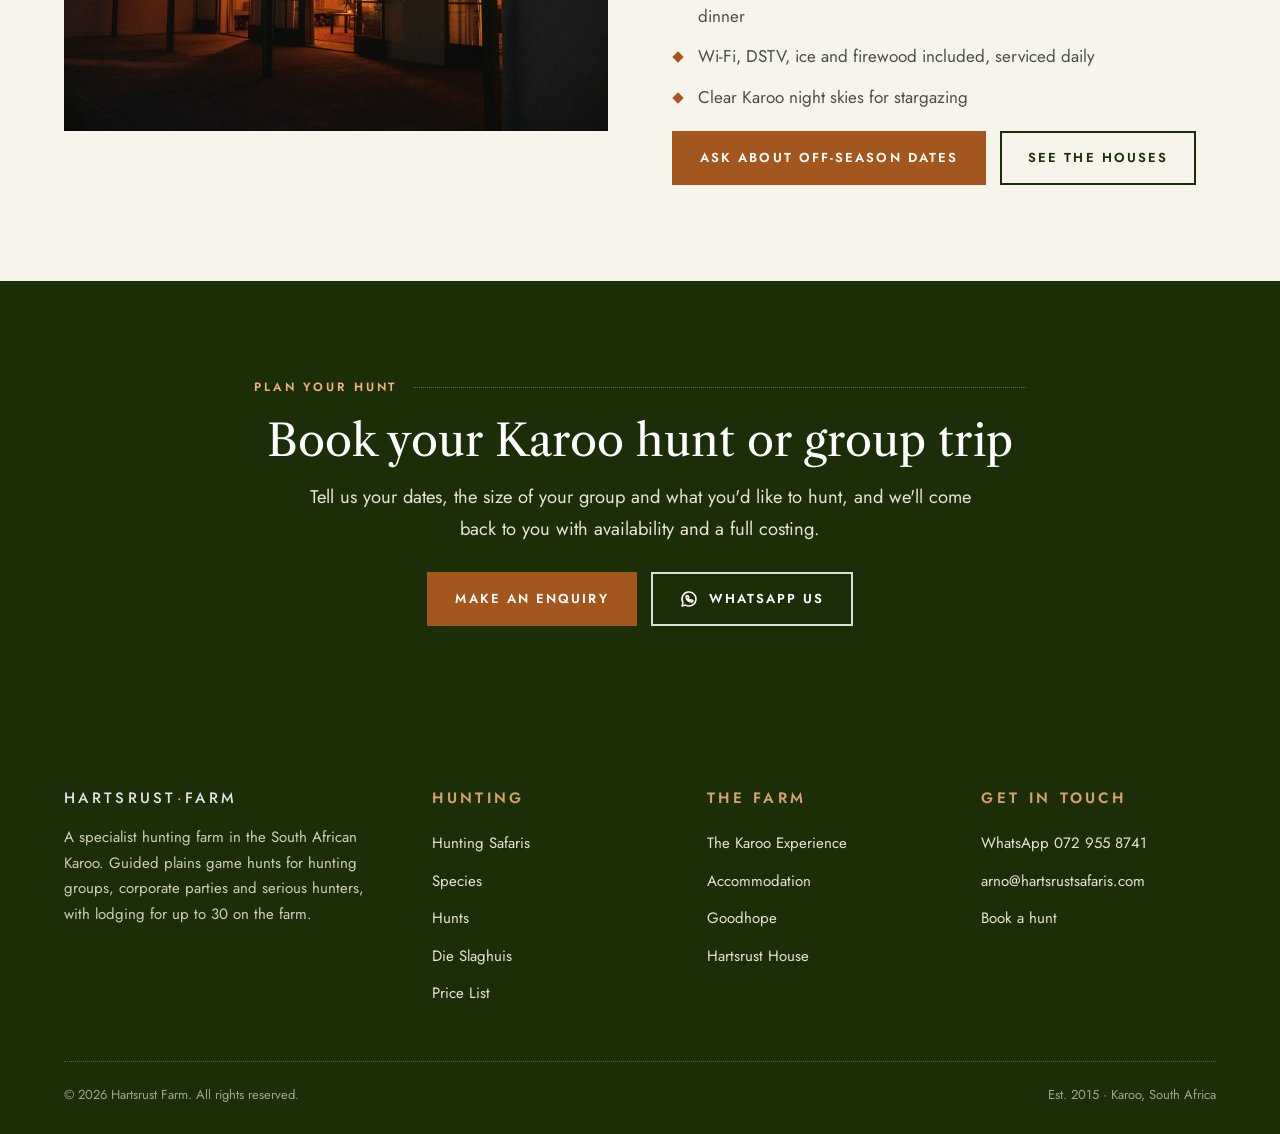
==== commit ac90852a: "Rename home hero wordmark to Hartsrust The large name over the home page photo now reads "Hartsrust"" ====
--- a/index.html
+++ b/index.html
@@ -176,7 +176,7 @@
     <div class="home-hero-inner">
       <div class="hero-brand">
         <p class="lockup-rule"><span class="est">Est. 2015</span></p>
-        <p class="lockup-name" aria-hidden="true">Hartsrust<span class="brand-dot">·</span>Farm</p>
+        <p class="lockup-name" aria-hidden="true">Hartsrust</p>
         <p class="lockup-rule">Plains game hunting · The Karoo</p>
       </div>
       <div class="hero-copy">
